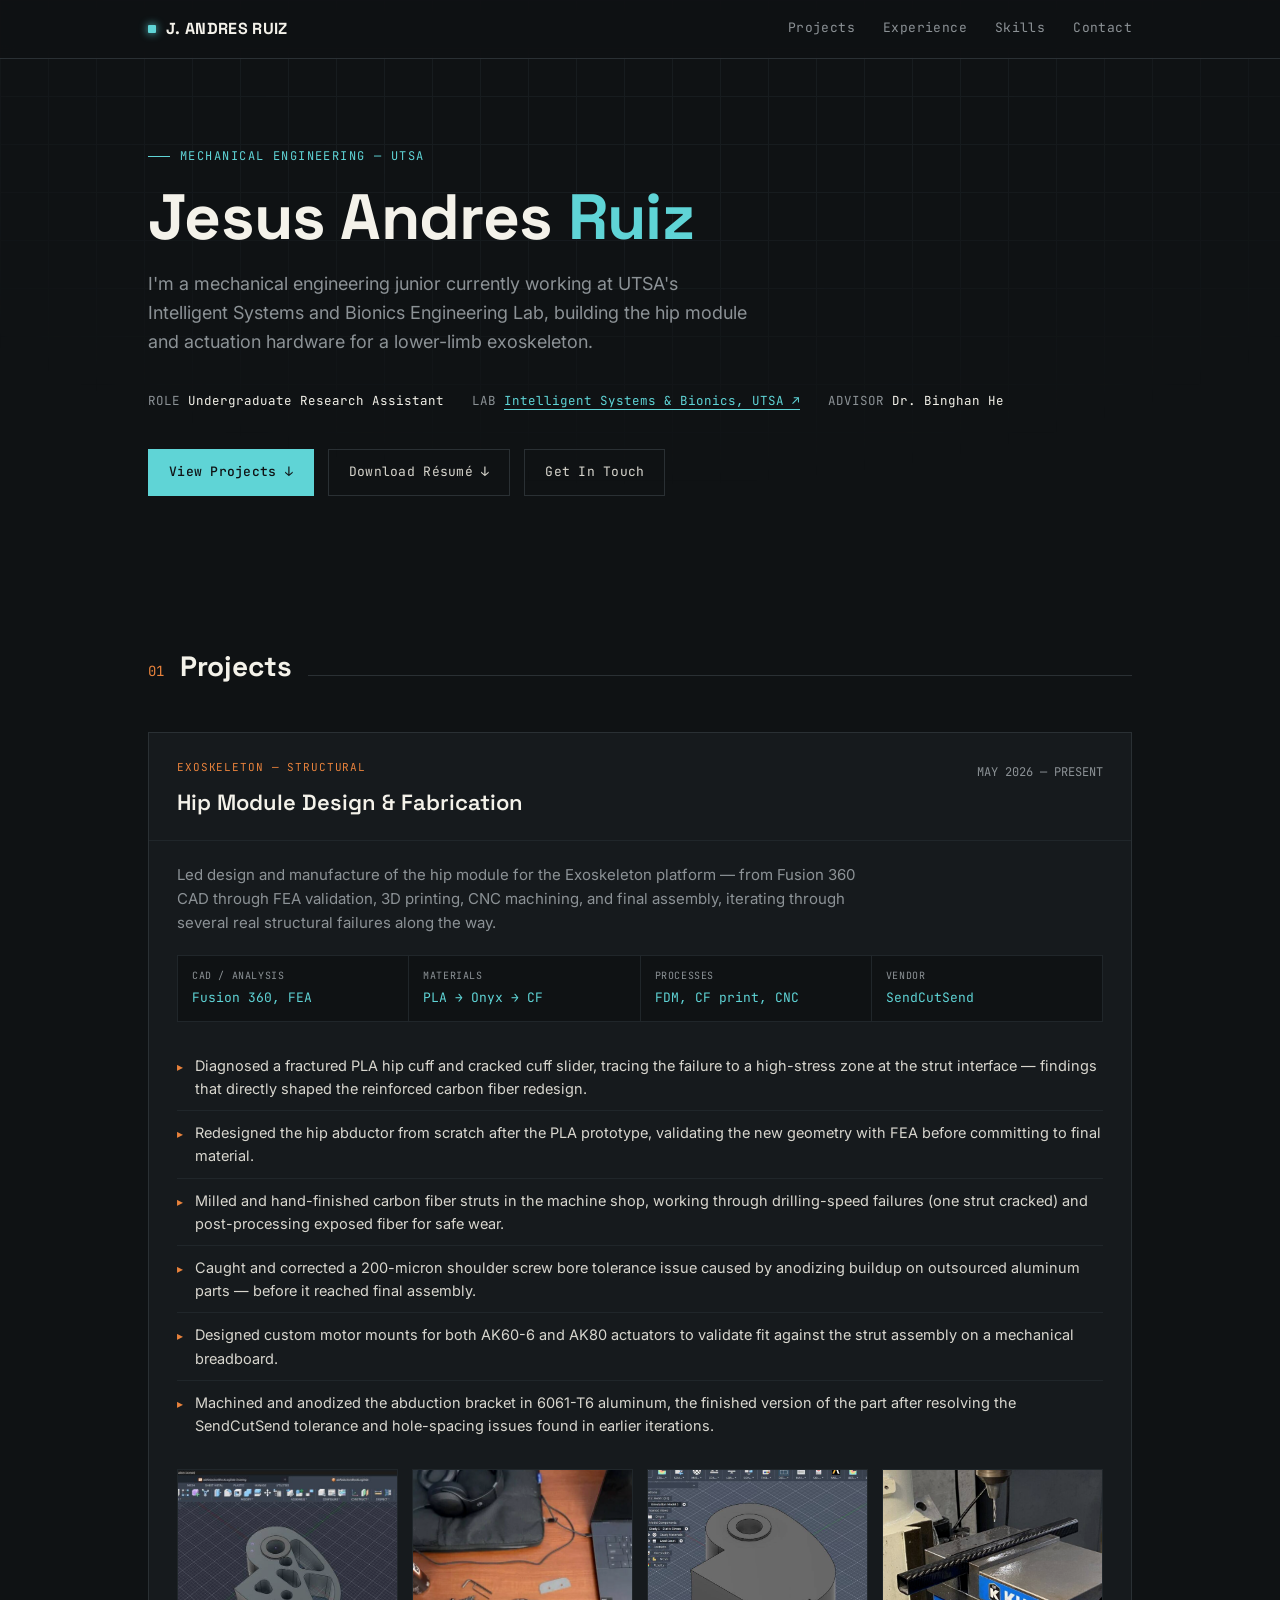
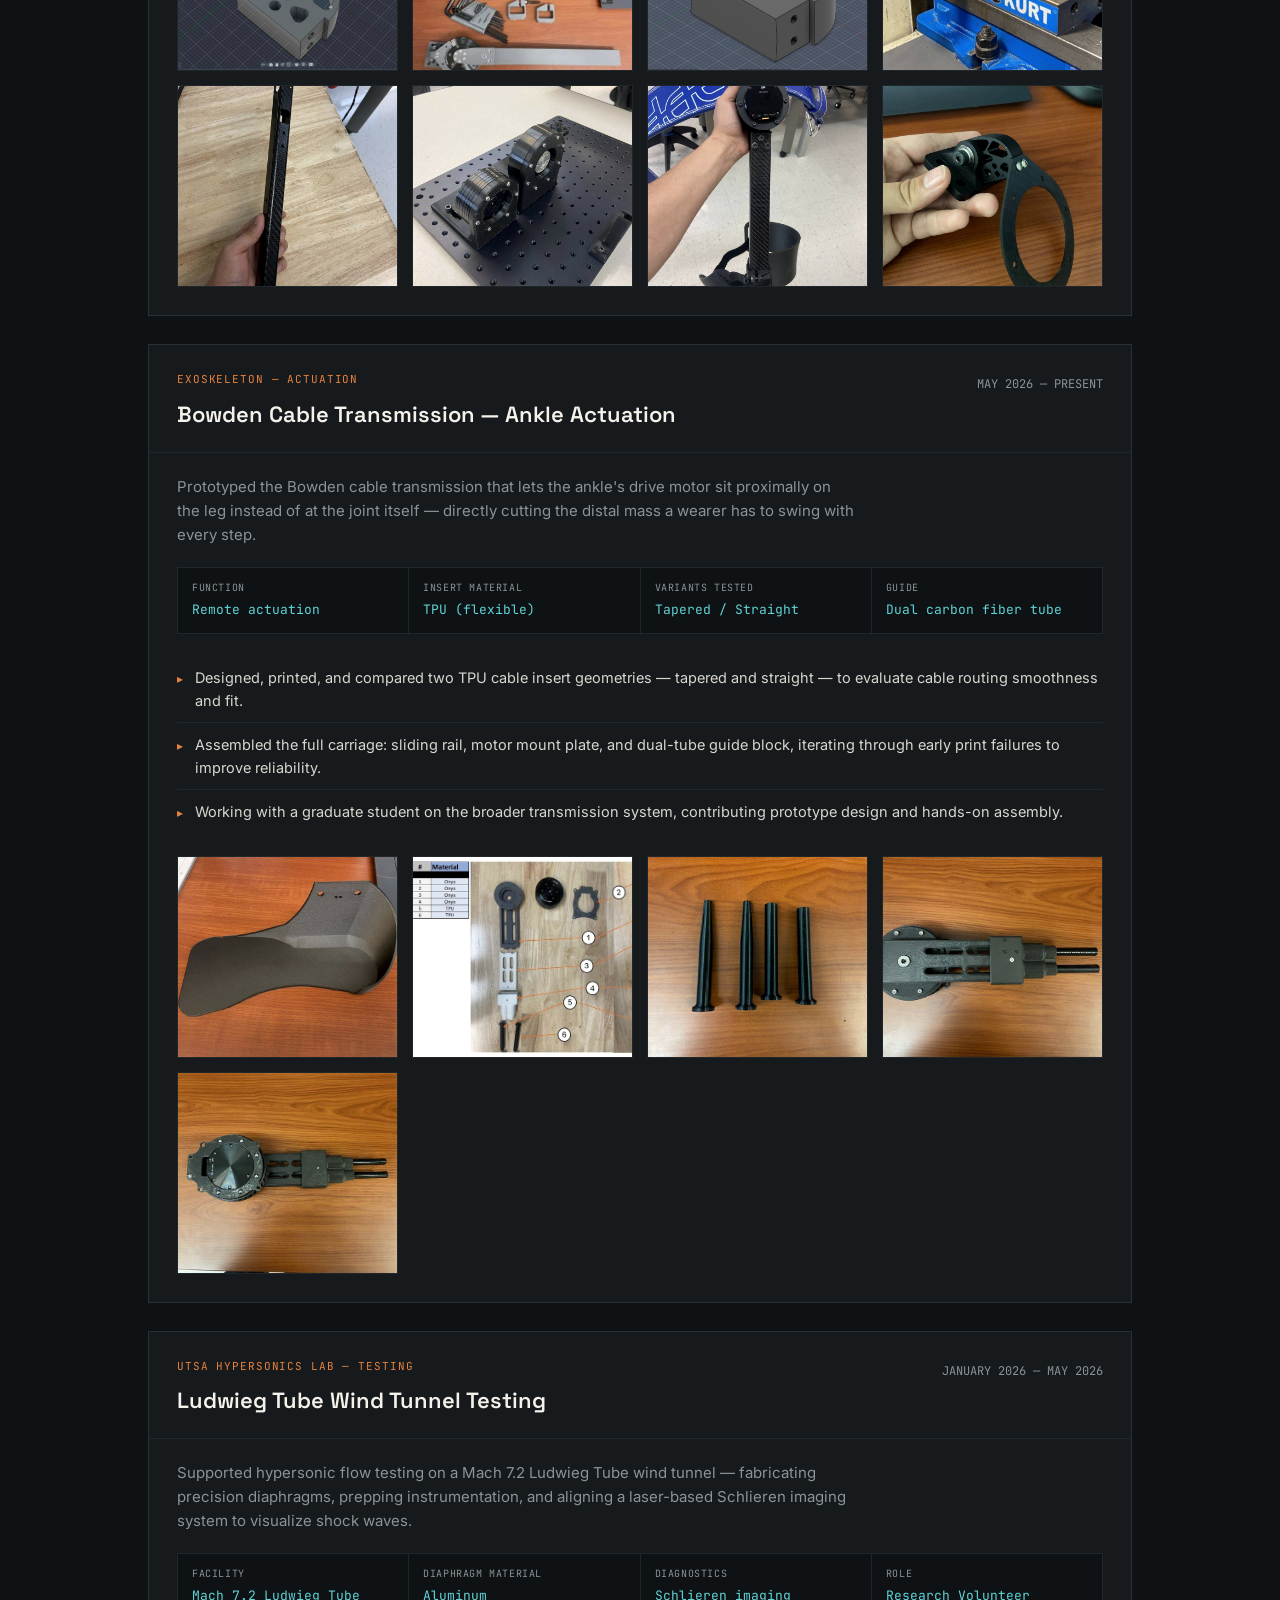
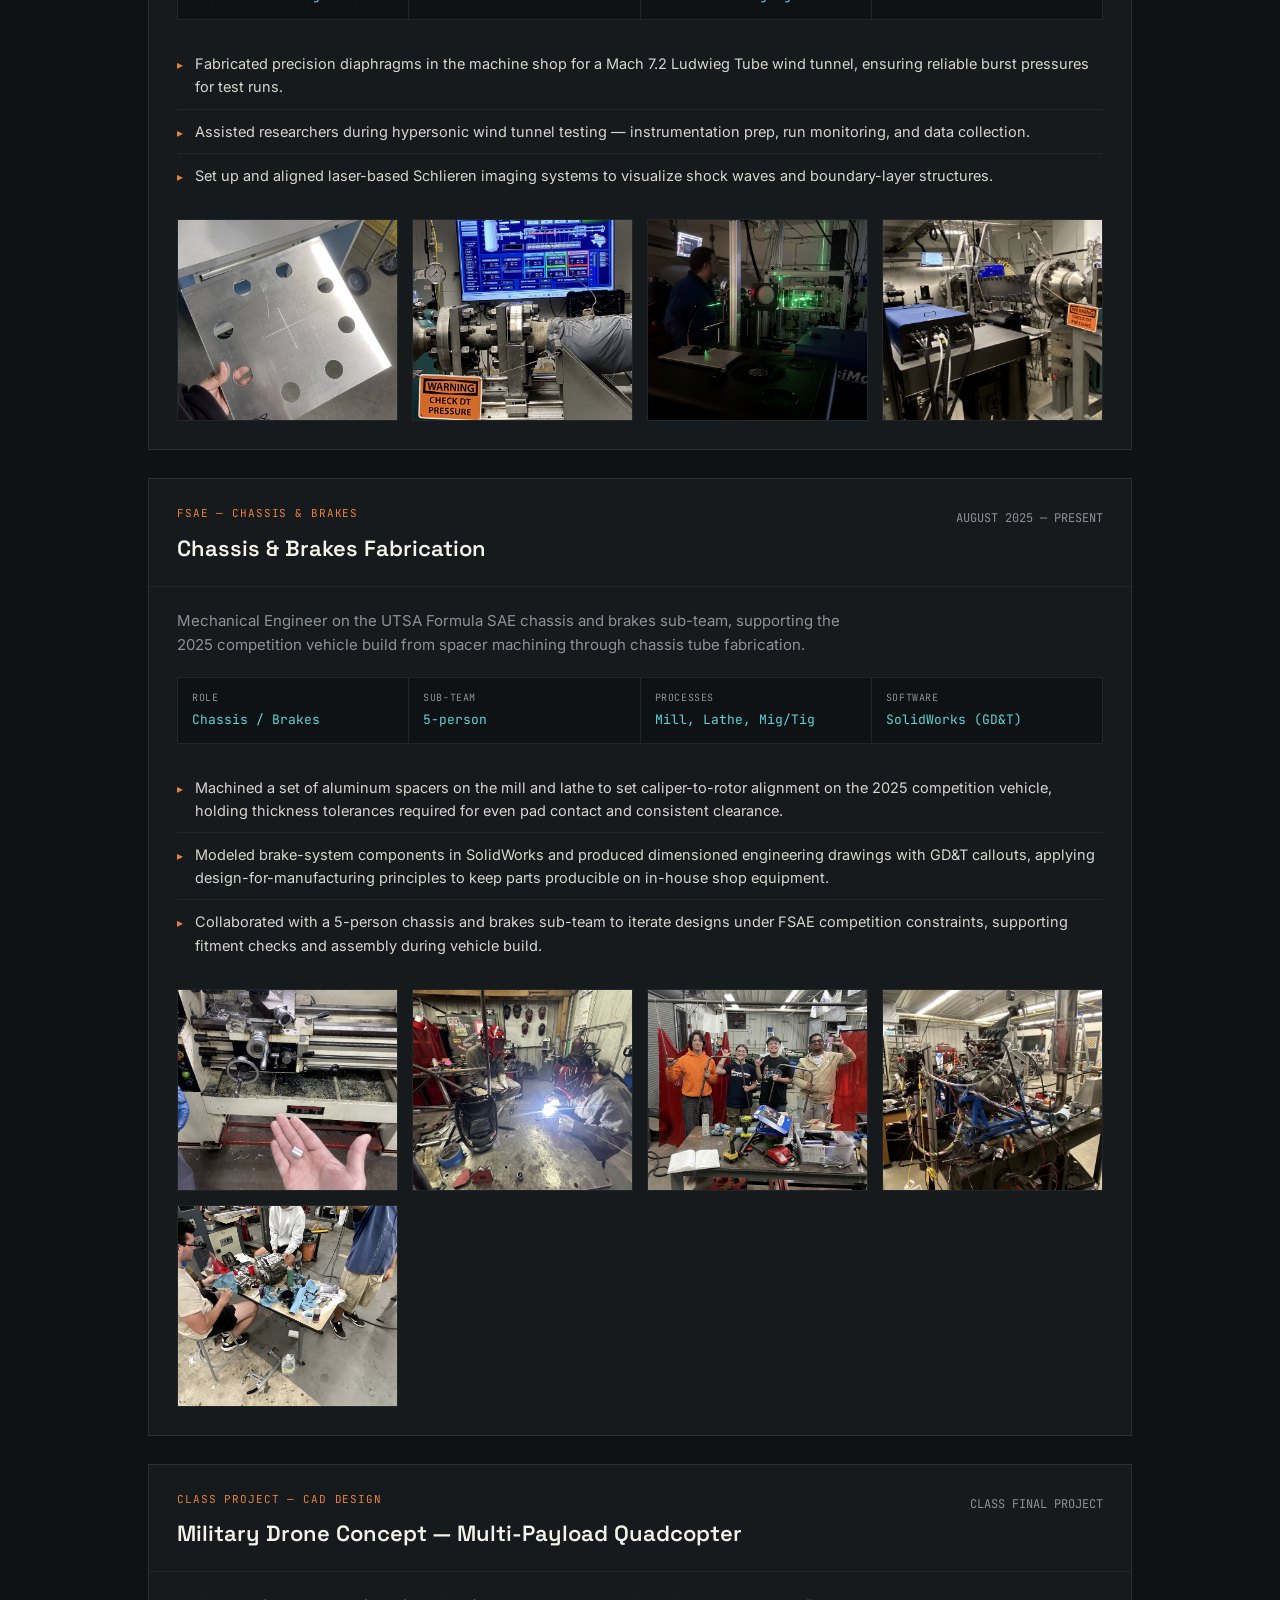
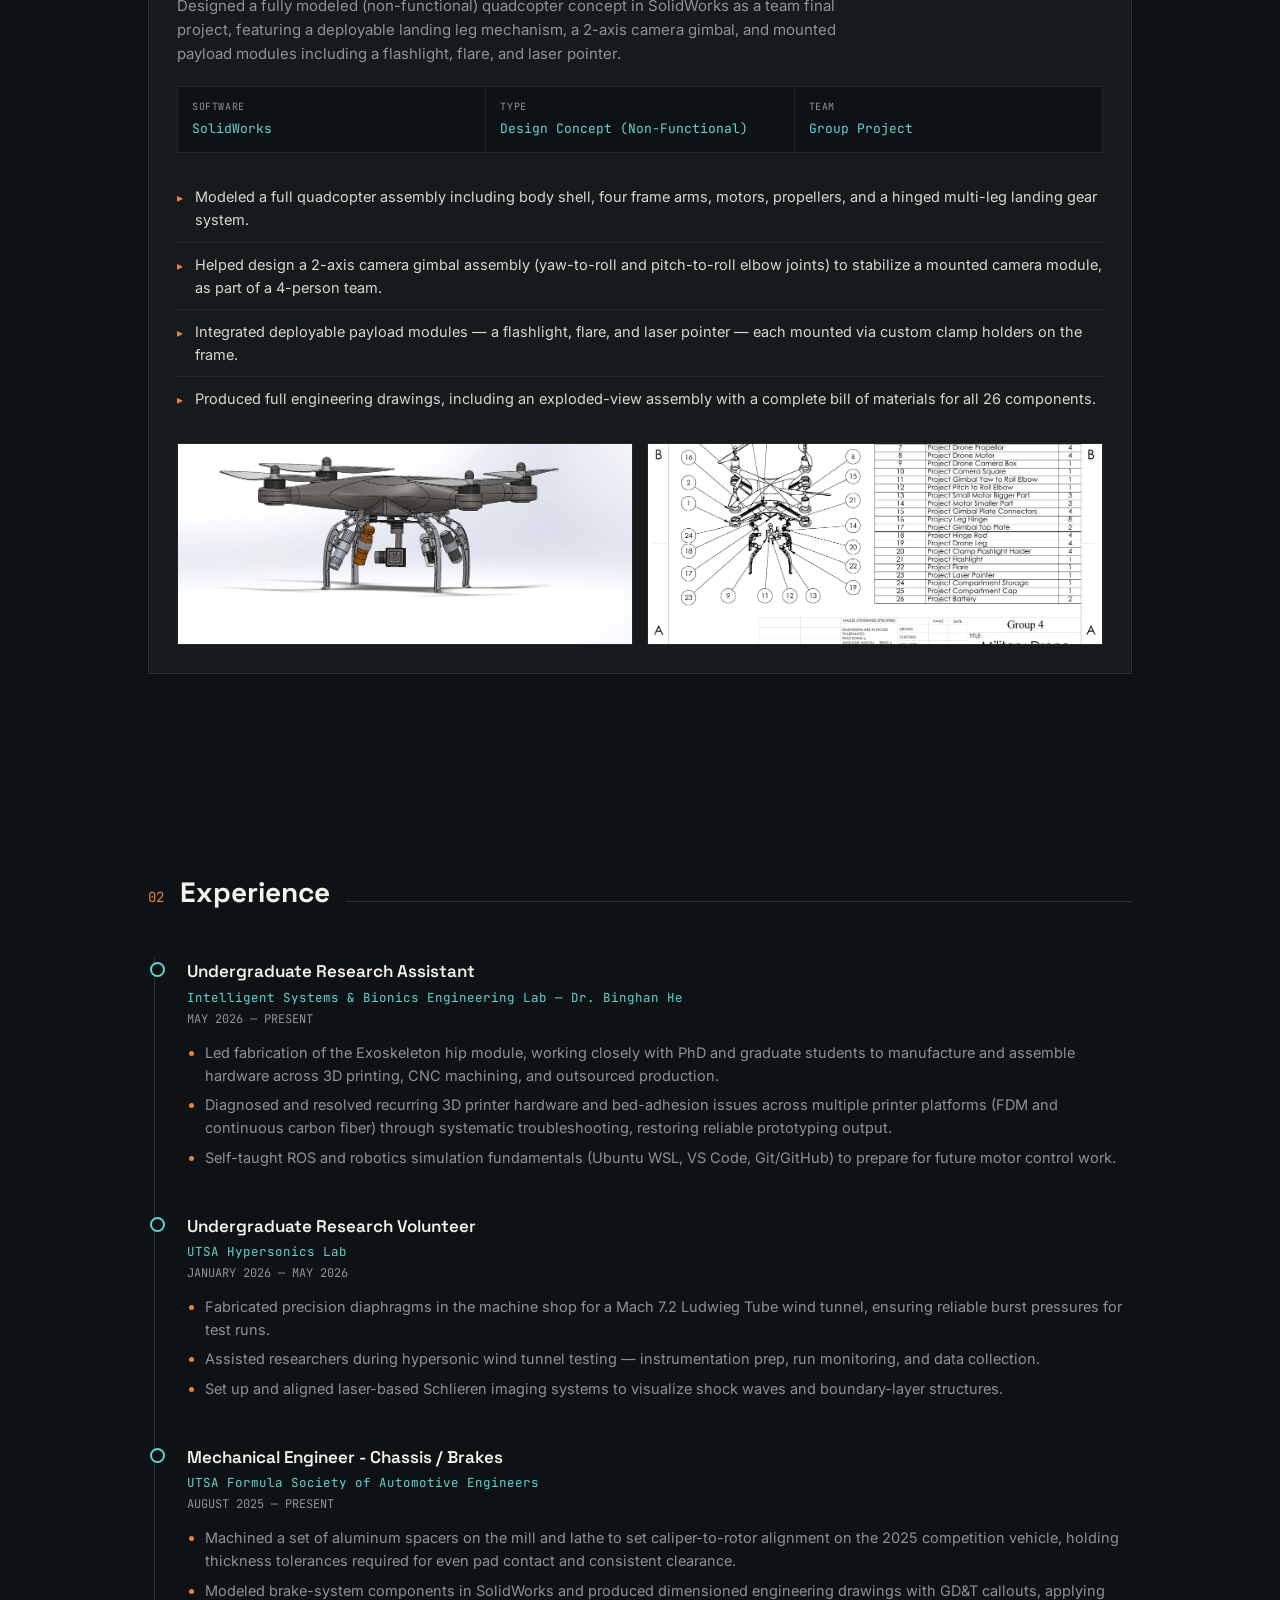
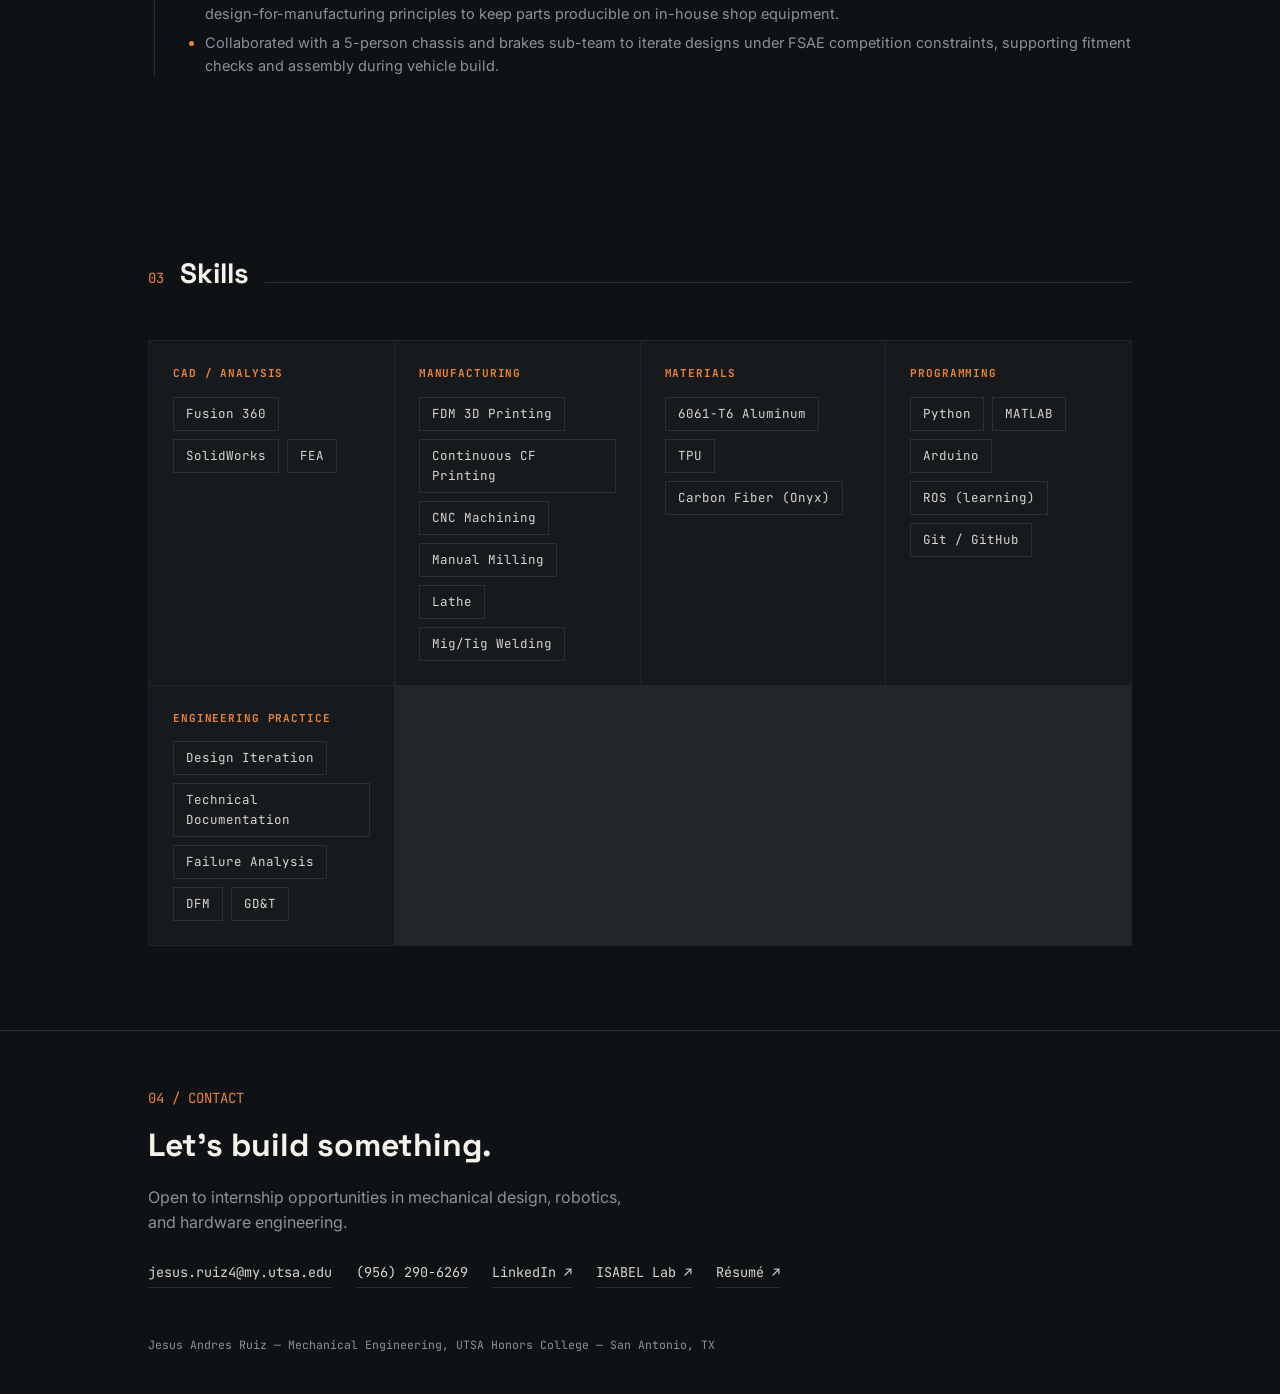
==== index.html @ 1891d7a6 "Humanize hero bio and remove drone component count stat Co-Authored-By: Claude Sonnet 5 <noreply@ant" ====
<!DOCTYPE html>
<html lang="en">
<head>
<meta charset="UTF-8">
<meta name="viewport" content="width=device-width, initial-scale=1.0">
<title>Jesus Andres Ruiz — Mechanical Engineering Portfolio</title>
<meta name="description" content="Mechanical engineering portfolio of Jesus Andres Ruiz — UTSA junior designing and fabricating the hip module and actuation systems for the Exoskeleton lower-limb platform.">
<meta property="og:type" content="website">
<meta property="og:title" content="Jesus Andres Ruiz — Mechanical Engineering Portfolio">
<meta property="og:description" content="Building wearable robotic hardware, one prototype at a time — Exoskeleton hip module design, fabrication, and testing.">
<meta property="og:url" content="https://jandresruiz84.github.io/">
<meta property="og:image" content="https://jandresruiz84.github.io/images/08-assembled-hip-module-full-view.jpg">
<meta name="twitter:card" content="summary_large_image">
<link rel="icon" href="data:image/svg+xml,<svg xmlns=%22http://www.w3.org/2000/svg%22 viewBox=%220 0 100 100%22><text y=%22.9em%22 font-size=%2290%22>%E2%9A%99%EF%B8%8F</text></svg>">
<style>
  @import url('https://fonts.googleapis.com/css2?family=Space+Grotesk:wght@400;500;600;700&family=JetBrains+Mono:wght@400;500;700&family=Inter:wght@400;500;600&display=swap');

  :root{
    --bg:#0F1214;
    --bg-panel:#161A1D;
    --line:#2A3034;
    --line-soft:#20262A;
    --paper:#E8E4D8;
    --cyan:#5FD4D6;
    --orange:#E8823C;
    --text:#D8D6CE;
    --text-dim:#8C9296;
    --text-bright:#F4F2EA;
  }
  *{box-sizing:border-box;}
  html{scroll-behavior:smooth;}
  body{
    margin:0;
    background:var(--bg);
    color:var(--text);
    font-family:'Inter',sans-serif;
    line-height:1.6;
  }
  ::selection{background:var(--cyan);color:#0F1214;}

  .mono{font-family:'JetBrains Mono',monospace;}

  /* background grid */
  .gridbg{
    position:fixed; inset:0; z-index:0; pointer-events:none;
    background-image:
      linear-gradient(var(--line-soft) 1px, transparent 1px),
      linear-gradient(90deg, var(--line-soft) 1px, transparent 1px);
    background-size:48px 48px;
    opacity:0.5;
    -webkit-mask-image: radial-gradient(ellipse 80% 60% at 50% 0%, black 40%, transparent 90%);
    mask-image: radial-gradient(ellipse 80% 60% at 50% 0%, black 40%, transparent 90%);
  }

  .wrap{max-width:1040px; margin:0 auto; padding:0 28px; position:relative; z-index:1;}

  /* NAV */
  nav{
    position:sticky; top:0; z-index:50;
    background:rgba(15,18,20,0.88);
    backdrop-filter:blur(8px);
    border-bottom:1px solid var(--line);
  }
  nav .wrap{display:flex; align-items:center; justify-content:space-between; padding-top:16px; padding-bottom:16px;}
  .brand{font-family:'Space Grotesk',sans-serif; font-weight:700; font-size:16px; color:var(--text-bright); letter-spacing:0.02em; display:flex; align-items:center; gap:10px;}
  .brand .dot{width:8px; height:8px; background:var(--cyan); border-radius:1px; box-shadow:0 0 8px var(--cyan);}
  .navlinks{display:flex; gap:28px;}
  .navlinks a{color:var(--text-dim); text-decoration:none; font-size:13px; font-family:'JetBrains Mono',monospace; letter-spacing:0.03em; transition:color .15s;}
  .navlinks a:hover{color:var(--cyan);}
  .navtoggle{display:none;}
  @media (max-width:640px){
    .navlinks{
      display:none; position:absolute; top:100%; left:0; right:0;
      flex-direction:column; gap:0; background:var(--bg-panel);
      border-bottom:1px solid var(--line);
    }
    .navlinks.open{display:flex;}
    .navlinks a{padding:14px 28px; border-top:1px solid var(--line-soft);}
    .navtoggle{
      display:flex; align-items:center; justify-content:center;
      width:32px; height:32px; background:none; border:1px solid var(--line);
      color:var(--text); cursor:pointer; padding:0;
    }
  }

  /* HERO */
  header.hero{padding:88px 0 64px; position:relative; z-index:1;}
  .eyebrow{
    font-family:'JetBrains Mono',monospace; font-size:12px; color:var(--cyan);
    letter-spacing:0.12em; text-transform:uppercase; margin-bottom:18px;
    display:flex; align-items:center; gap:10px;
  }
  .eyebrow::before{content:'';width:22px;height:1px;background:var(--cyan);display:inline-block;}
  h1{
    font-family:'Space Grotesk',sans-serif; font-weight:700;
    font-size:clamp(38px,6vw,64px); line-height:1.04; color:var(--text-bright);
    margin:0 0 20px; letter-spacing:-0.01em;
  }
  h1 .accent{color:var(--cyan);}
  .lede{font-size:18px; color:var(--text-dim); max-width:600px; margin:0 0 34px;}
  .hero-meta{display:flex; flex-wrap:wrap; gap:10px 28px; margin-bottom:38px;}
  .hero-meta div{font-family:'JetBrains Mono',monospace; font-size:12.5px; color:var(--text-dim);}
  .hero-meta span{color:var(--text-bright);}
  .btnrow{display:flex; gap:14px; flex-wrap:wrap;}
  .btn{
    font-family:'JetBrains Mono',monospace; font-size:13px; padding:12px 20px;
    border:1px solid var(--line); color:var(--text); text-decoration:none;
    display:inline-flex; align-items:center; gap:8px; transition:all .15s;
    letter-spacing:0.02em;
  }
  .btn.primary{background:var(--cyan); color:#0F1214; border-color:var(--cyan); font-weight:500;}
  .btn.primary:hover{background:#7ee0e2;}
  .btn:not(.primary):hover{border-color:var(--cyan); color:var(--cyan);}


  section{padding:84px 0; position:relative; z-index:1;}
  .sec-head{display:flex; align-items:baseline; gap:16px; margin-bottom:44px;}
  .sec-num{font-family:'JetBrains Mono',monospace; color:var(--orange); font-size:14px;}
  .sec-title{font-family:'Space Grotesk',sans-serif; font-weight:700; font-size:28px; color:var(--text-bright); margin:0;}
  .sec-line{flex:1; height:1px; background:var(--line);}

  /* PROJECT CARDS */
  .project{
    border:1px solid var(--line); background:var(--bg-panel);
    margin-bottom:28px; position:relative; overflow:hidden;
  }
  .project::before{
    content:''; position:absolute; top:0; left:0; width:3px; height:100%; background:var(--cyan);
    opacity:0; transition:opacity .2s;
  }
  .project:hover::before{opacity:1;}
  .project-head{
    display:flex; justify-content:space-between; align-items:flex-start; gap:20px;
    padding:26px 28px 20px; border-bottom:1px solid var(--line-soft); flex-wrap:wrap;
  }
  .project-tag{font-family:'JetBrains Mono',monospace; font-size:11px; color:var(--orange); letter-spacing:0.08em; margin-bottom:8px; text-transform:uppercase;}
  .project-title{font-family:'Space Grotesk',sans-serif; font-weight:600; font-size:22px; color:var(--text-bright); margin:0;}
  .project-date{font-family:'JetBrains Mono',monospace; font-size:12px; color:var(--text-dim); white-space:nowrap; padding-top:4px;}
  .project-body{padding:22px 28px 28px;}
  .project-summary{color:var(--text-dim); font-size:15px; margin:0 0 20px; max-width:680px;}
  .spec-grid{
    display:grid; grid-template-columns:repeat(auto-fit,minmax(140px,1fr));
    gap:1px; background:var(--line-soft); margin-bottom:22px; border:1px solid var(--line-soft);
  }
  .spec-cell{background:var(--bg); padding:12px 14px;}
  .spec-cell .k{font-family:'JetBrains Mono',monospace; font-size:10px; color:var(--text-dim); text-transform:uppercase; letter-spacing:0.06em; margin-bottom:4px;}
  .spec-cell .v{font-family:'JetBrains Mono',monospace; font-size:13px; color:var(--cyan);}
  .findings{list-style:none; margin:0; padding:0;}
  .findings li{
    display:flex; gap:12px; padding:10px 0; border-top:1px solid var(--line-soft); font-size:14.5px; color:var(--text);
  }
  .findings li:first-child{border-top:none;}
  .findings li::before{content:'▸'; color:var(--orange); flex-shrink:0; font-size:12px; margin-top:3px;}

  /* diagram visual element for hip module */
  .diagram{
    border:1px solid var(--line-soft); background:var(--bg); padding:24px;
    margin-bottom:22px; display:flex; align-items:center; justify-content:center;
  }

  /* EXPERIENCE timeline */
  .tl{border-left:1px solid var(--line); margin-left:6px; padding-left:32px;}
  .tl-item{position:relative; padding-bottom:38px;}
  .tl-item:last-child{padding-bottom:0;}
  .tl-item::before{
    content:''; position:absolute; left:-37px; top:4px; width:11px; height:11px;
    background:var(--bg); border:2px solid var(--cyan); border-radius:50%;
  }
  .tl-role{font-family:'Space Grotesk',sans-serif; font-weight:600; font-size:17px; color:var(--text-bright); margin:0 0 2px;}
  .tl-org{font-family:'JetBrains Mono',monospace; font-size:12.5px; color:var(--cyan); margin-bottom:2px;}
  .tl-date{font-family:'JetBrains Mono',monospace; font-size:12px; color:var(--text-dim); margin-bottom:12px;}
  .tl-item ul{margin:0; padding-left:18px; color:var(--text-dim); font-size:14.5px;}
  .tl-item ul li{margin-bottom:6px;}
  .tl-item ul li::marker{color:var(--orange);}

  /* SKILLS */
  .skillblocks{display:grid; grid-template-columns:repeat(auto-fit,minmax(220px,1fr)); gap:1px; background:var(--line-soft); border:1px solid var(--line-soft);}
  .skillblock{background:var(--bg-panel); padding:24px;}
  .skillblock h4{font-family:'JetBrains Mono',monospace; font-size:11px; color:var(--orange); text-transform:uppercase; letter-spacing:0.08em; margin:0 0 14px;}
  .chiprow{display:flex; flex-wrap:wrap; gap:8px;}
  .chip{
    font-family:'JetBrains Mono',monospace; font-size:12.5px; color:var(--text);
    border:1px solid var(--line); padding:6px 12px;
  }

  /* CONTACT / FOOTER */
  footer{border-top:1px solid var(--line); padding:56px 0 40px;}
  .contact-title{font-family:'Space Grotesk',sans-serif; font-weight:700; font-size:32px; color:var(--text-bright); margin:0 0 14px;}
  .contact-row{display:flex; gap:24px; flex-wrap:wrap; margin-top:26px;}
  .contact-row a{color:var(--text); text-decoration:none; font-family:'JetBrains Mono',monospace; font-size:13.5px; border-bottom:1px solid var(--line); padding-bottom:3px; transition:color .15s, border-color .15s;}
  .contact-row a:hover{color:var(--cyan); border-color:var(--cyan);}
  .foot-note{margin-top:48px; font-family:'JetBrains Mono',monospace; font-size:11.5px; color:var(--text-dim);}




  .gallery{display:grid; grid-template-columns:repeat(auto-fit,minmax(220px,1fr)); gap:14px; margin-top:22px;}
  .gallery figure{margin:0; border:1px solid var(--line-soft); background:var(--bg); overflow:hidden;}
  .gallery img{width:100%; height:200px; object-fit:cover; display:block; filter:grayscale(15%) contrast(1.05); transition:filter .2s, transform .3s; cursor:zoom-in;}
  .gallery figure:hover img{filter:grayscale(0%) contrast(1.1); transform:scale(1.03);}
  .gallery figcaption{font-family:'JetBrains Mono',monospace; font-size:11px; color:var(--text-dim); padding:9px 12px; border-top:1px solid var(--line-soft);}

  /* LIGHTBOX */
  .lightbox{
    position:fixed; inset:0; background:rgba(15,18,20,0.94); z-index:1000;
    display:none; align-items:center; justify-content:center; flex-direction:column;
    gap:16px; padding:40px; cursor:zoom-out;
  }
  .lightbox.open{display:flex;}
  .lightbox img{max-width:90vw; max-height:78vh; object-fit:contain; border:1px solid var(--line); cursor:default;}
  .lightbox .cap{font-family:'JetBrains Mono',monospace; font-size:13px; color:var(--text-dim); text-align:center; max-width:640px;}
  .lightbox .close{
    position:absolute; top:20px; right:28px; font-family:'JetBrains Mono',monospace;
    font-size:24px; color:var(--text-dim); background:none; border:none; cursor:pointer;
  }
  .lightbox .close:hover{color:var(--cyan);}

  @media (max-width:640px){
    header.hero{padding:64px 0 44px;}
    section{padding:56px 0;}
    .project-head{padding:20px 20px 16px;}
    .project-body{padding:18px 20px 22px;}
  }

  @media print{
    * { -webkit-print-color-adjust:exact !important; print-color-adjust:exact !important; filter:none !important; }
    nav, .btnrow, .lightbox, .navtoggle { display:none !important; }
    .gridbg { display:none !important; }
    header.hero { padding:0 0 40px; }
    section { padding:36px 0; }
    .sec-head, .tl-item, .skillblocks { page-break-inside:avoid; }
    .gallery figure { page-break-inside:avoid; }
    .gallery img { height:160px; }
    .contact-row { gap:14px 20px; }
    .foot-note { margin-top:16px; }
  }
</style>
</head>
<body>

<div class="gridbg"></div>

<nav>
  <div class="wrap">
    <div class="brand"><span class="dot"></span>J. ANDRES RUIZ</div>
    <button class="navtoggle" id="navtoggle" aria-label="Toggle navigation" aria-expanded="false">☰</button>
    <div class="navlinks" id="navlinks">
      <a href="#projects">Projects</a>
      <a href="#experience">Experience</a>
      <a href="#skills">Skills</a>
      <a href="#contact">Contact</a>
    </div>
  </div>
</nav>
<script>
  const navtoggle = document.getElementById('navtoggle');
  const navlinks = document.getElementById('navlinks');
  navtoggle.addEventListener('click', () => {
    const open = navlinks.classList.toggle('open');
    navtoggle.setAttribute('aria-expanded', open);
  });
  navlinks.addEventListener('click', (e) => {
    if (e.target.tagName === 'A') {
      navlinks.classList.remove('open');
      navtoggle.setAttribute('aria-expanded', 'false');
    }
  });
</script>

<header class="hero">
  <div class="wrap">
    <div class="eyebrow">Mechanical Engineering — UTSA</div>
    <h1>Jesus Andres <span class="accent">Ruiz</span></h1>
    <p class="lede">I'm a mechanical engineering junior currently working at UTSA's Intelligent Systems and Bionics Engineering Lab, building the hip module and actuation hardware for a lower-limb exoskeleton.</p>
    <div class="hero-meta">
      <div>ROLE <span>Undergraduate Research Assistant</span></div>
      <div>LAB <span><a href="https://www.isabe-lab.com/home" target="_blank" style="color:var(--cyan); text-decoration:none; border-bottom:1px solid var(--cyan);">Intelligent Systems &amp; Bionics, UTSA ↗</a></span></div>
      <div>ADVISOR <span>Dr. Binghan He</span></div>
    </div>
    <div class="btnrow">
      <a class="btn primary" href="#projects">View Projects ↓</a>
      <a class="btn" href="resume.pdf" target="_blank">Download Résumé ↓</a>
      <a class="btn" href="#contact">Get In Touch</a>
    </div>
  </div>
</header>

<section id="projects">
  <div class="wrap">
    <div class="sec-head">
      <span class="sec-num">01</span>
      <h2 class="sec-title">Projects</h2>
      <div class="sec-line"></div>
    </div>

    <!-- HIP MODULE -->
    <div class="project">
      <div class="project-head">
        <div>
          <div class="project-tag">Exoskeleton — Structural</div>
          <h3 class="project-title">Hip Module Design &amp; Fabrication</h3>
        </div>
        <div class="project-date">MAY 2026 — PRESENT</div>
      </div>
      <div class="project-body">
        <p class="project-summary">Led design and manufacture of the hip module for the Exoskeleton platform — from Fusion 360 CAD through FEA validation, 3D printing, CNC machining, and final assembly, iterating through several real structural failures along the way.</p>

        <div class="spec-grid">
          <div class="spec-cell"><div class="k">CAD / Analysis</div><div class="v">Fusion 360, FEA</div></div>
          <div class="spec-cell"><div class="k">Materials</div><div class="v">PLA → Onyx → CF</div></div>
          <div class="spec-cell"><div class="k">Processes</div><div class="v">FDM, CF print, CNC</div></div>
          <div class="spec-cell"><div class="k">Vendor</div><div class="v">SendCutSend</div></div>
        </div>

        <ul class="findings">
          <li>Diagnosed a fractured PLA hip cuff and cracked cuff slider, tracing the failure to a high-stress zone at the strut interface — findings that directly shaped the reinforced carbon fiber redesign.</li>
          <li>Redesigned the hip abductor from scratch after the PLA prototype, validating the new geometry with FEA before committing to final material.</li>
          <li>Milled and hand-finished carbon fiber struts in the machine shop, working through drilling-speed failures (one strut cracked) and post-processing exposed fiber for safe wear.</li>
          <li>Caught and corrected a 200-micron shoulder screw bore tolerance issue caused by anodizing buildup on outsourced aluminum parts — before it reached final assembly.</li>
          <li>Designed custom motor mounts for both AK60-6 and AK80 actuators to validate fit against the strut assembly on a mechanical breadboard.</li>
          <li>Machined and anodized the abduction bracket in 6061-T6 aluminum, the finished version of the part after resolving the SendCutSend tolerance and hole-spacing issues found in earlier iterations.</li>
        </ul>
        <div class="gallery">
          <figure>
            <img src="images/01-fusion-360-cad-model-of-abduction-leg-block.jpg" alt="Fusion 360 CAD model of abduction leg block" loading="lazy">
          </figure>
          <figure>
            <img src="images/02-fusion-360-cad-model-of-ak60-6-motor-bracket.jpg" alt="3D printed thigh cuff shell" loading="lazy">
          </figure>
          <figure>
            <img src="images/03-fea-static-stress-simulation-of-motor-bracket.jpg" alt="Starting FEA analysis on a solid version of the hip abductor" loading="lazy">
          </figure>
          <figure>
            <img src="images/04-milling-holes-into-carbon-fiber-strut-on-mill.jpg" alt="Milling holes into carbon fiber strut on mill" loading="lazy">
          </figure>
          <figure>
            <img src="images/05-3d-printed-thigh-cuff-shell.jpg" alt="Carbon fiber ankle strut" loading="lazy">
          </figure>
          <figure>
            <img src="images/07-assembled-hip-module-worn-on-leg.jpg" alt="Assembled AK60-6 and AK80 motor mounts" loading="lazy">
          </figure>
          <figure>
            <img src="images/08-assembled-hip-module-full-view.jpg" alt="Assembled hip module full view" loading="lazy">
          </figure>
          <figure>
            <img src="images/09-anodized-6061-t6-aluminum-abduction-bracket.jpg" alt="Anodized 6061-T6 aluminum abduction bracket" loading="lazy">
          </figure>
        </div>
      </div>
    </div>

    <!-- BOWDEN CABLE -->
    <div class="project">
      <div class="project-head">
        <div>
          <div class="project-tag">Exoskeleton — Actuation</div>
          <h3 class="project-title">Bowden Cable Transmission — Ankle Actuation</h3>
        </div>
        <div class="project-date">MAY 2026 — PRESENT</div>
      </div>
      <div class="project-body">
        <p class="project-summary">Prototyped the Bowden cable transmission that lets the ankle's drive motor sit proximally on the leg instead of at the joint itself — directly cutting the distal mass a wearer has to swing with every step.</p>

        <div class="spec-grid">
          <div class="spec-cell"><div class="k">Function</div><div class="v">Remote actuation</div></div>
          <div class="spec-cell"><div class="k">Insert material</div><div class="v">TPU (flexible)</div></div>
          <div class="spec-cell"><div class="k">Variants tested</div><div class="v">Tapered / Straight</div></div>
          <div class="spec-cell"><div class="k">Guide</div><div class="v">Dual carbon fiber tube</div></div>
        </div>

        <ul class="findings">
          <li>Designed, printed, and compared two TPU cable insert geometries — tapered and straight — to evaluate cable routing smoothness and fit.</li>
          <li>Assembled the full carriage: sliding rail, motor mount plate, and dual-tube guide block, iterating through early print failures to improve reliability.</li>
          <li>Working with a graduate student on the broader transmission system, contributing prototype design and hands-on assembly.</li>
        </ul>

        <div class="gallery">
          <figure>
            <img src="images/06-assembled-ak60-6-and-ak80-motor-mounts-on-breadboard-plate.jpg" alt="3D printed ankle footplate" loading="lazy">
          </figure>
          <figure>
            <img src="images/10-exploded-component-diagram-of-bowden-cable-transmission-with.jpg" alt="Exploded component diagram of Bowden cable transmission with material callouts" loading="lazy">
          </figure>
          <figure>
            <img src="images/11-four-3d-printed-tpu-cable-inserts-tapered-and-straight-varia.jpg" alt="Four 3D printed TPU cable inserts, tapered and straight variants" loading="lazy">
          </figure>
          <figure>
            <img src="images/12-assembled-bowden-cable-transmission-with-motor-housing-front.jpg" alt="Assembled Bowden cable transmission with motor housing, front view" loading="lazy">
          </figure>
          <figure>
            <img src="images/13-assembled-bowden-cable-transmission-with-motor-housing-back.jpg" alt="Assembled Bowden cable transmission with motor housing, back view" loading="lazy">
          </figure>
        </div>
      </div>
    </div>

    <!-- HYPERSONICS LAB -->
    <div class="project">
      <div class="project-head">
        <div>
          <div class="project-tag">UTSA Hypersonics Lab — Testing</div>
          <h3 class="project-title">Ludwieg Tube Wind Tunnel Testing</h3>
        </div>
        <div class="project-date">JANUARY 2026 — MAY 2026</div>
      </div>
      <div class="project-body">
        <p class="project-summary">Supported hypersonic flow testing on a Mach 7.2 Ludwieg Tube wind tunnel — fabricating precision diaphragms, prepping instrumentation, and aligning a laser-based Schlieren imaging system to visualize shock waves.</p>

        <div class="spec-grid">
          <div class="spec-cell"><div class="k">Facility</div><div class="v">Mach 7.2 Ludwieg Tube</div></div>
          <div class="spec-cell"><div class="k">Diaphragm material</div><div class="v">Aluminum</div></div>
          <div class="spec-cell"><div class="k">Diagnostics</div><div class="v">Schlieren imaging</div></div>
          <div class="spec-cell"><div class="k">Role</div><div class="v">Research Volunteer</div></div>
        </div>

        <ul class="findings">
          <li>Fabricated precision diaphragms in the machine shop for a Mach 7.2 Ludwieg Tube wind tunnel, ensuring reliable burst pressures for test runs.</li>
          <li>Assisted researchers during hypersonic wind tunnel testing — instrumentation prep, run monitoring, and data collection.</li>
          <li>Set up and aligned laser-based Schlieren imaging systems to visualize shock waves and boundary-layer structures.</li>
        </ul>

        <div class="gallery">
          <figure>
            <img src="images/21-precision-diaphragm-machined-for-the-ludwieg-tube-wind-tunnel.jpg" alt="Precision diaphragm machined for the Ludwieg Tube wind tunnel" loading="lazy">
          </figure>
          <figure>
            <img src="images/22-driver-tube-control-monitor-and-diaphragm-section-flange.jpg" alt="Driver tube control monitor and diaphragm section flange" loading="lazy">
          </figure>
          <figure>
            <img src="images/23-schlieren-imaging-setup-with-green-laser-alignment.jpg" alt="Schlieren imaging setup with green laser alignment" loading="lazy">
          </figure>
          <figure>
            <img src="images/24-mach-7-2-ludwieg-tube-wind-tunnel-apparatus.jpg" alt="Mach 7.2 Ludwieg Tube wind tunnel apparatus" loading="lazy">
          </figure>
        </div>
      </div>
    </div>

    <!-- FSAE CHASSIS & BRAKES -->
    <div class="project">
      <div class="project-head">
        <div>
          <div class="project-tag">FSAE — Chassis &amp; Brakes</div>
          <h3 class="project-title">Chassis &amp; Brakes Fabrication</h3>
        </div>
        <div class="project-date">AUGUST 2025 — PRESENT</div>
      </div>
      <div class="project-body">
        <p class="project-summary">Mechanical Engineer on the UTSA Formula SAE chassis and brakes sub-team, supporting the 2025 competition vehicle build from spacer machining through chassis tube fabrication.</p>

        <div class="spec-grid">
          <div class="spec-cell"><div class="k">Role</div><div class="v">Chassis / Brakes</div></div>
          <div class="spec-cell"><div class="k">Sub-team</div><div class="v">5-person</div></div>
          <div class="spec-cell"><div class="k">Processes</div><div class="v">Mill, Lathe, Mig/Tig</div></div>
          <div class="spec-cell"><div class="k">Software</div><div class="v">SolidWorks (GD&amp;T)</div></div>
        </div>

        <ul class="findings">
          <li>Machined a set of aluminum spacers on the mill and lathe to set caliper-to-rotor alignment on the 2025 competition vehicle, holding thickness tolerances required for even pad contact and consistent clearance.</li>
          <li>Modeled brake-system components in SolidWorks and produced dimensioned engineering drawings with GD&amp;T callouts, applying design-for-manufacturing principles to keep parts producible on in-house shop equipment.</li>
          <li>Collaborated with a 5-person chassis and brakes sub-team to iterate designs under FSAE competition constraints, supporting fitment checks and assembly during vehicle build.</li>
        </ul>

        <div class="gallery">
          <figure>
            <img src="images/16-machining-the-first-caliper-to-rotor-spacer-on-the-lathe.jpg" alt="Machining the first caliper-to-rotor spacer on the lathe" loading="lazy">
          </figure>
          <figure>
            <img src="images/17-mig-tig-welding-a-chassis-tube-joint.jpg" alt="Mig/Tig welding a chassis tube joint" loading="lazy">
          </figure>
          <figure>
            <img src="images/18-team-starting-chassis-tube-fabrication.jpg" alt="Team starting chassis tube fabrication" loading="lazy">
          </figure>
          <figure>
            <img src="images/19-engine-mounted-on-a-test-jig-to-begin-tuning.jpg" alt="Engine mounted on a test jig to begin tuning" loading="lazy">
          </figure>
          <figure>
            <img src="images/20-tearing-down-a-single-piston-engine-to-learn-how-it-operates.jpg" alt="Tearing down a single-piston engine to learn how it operates" loading="lazy">
          </figure>
        </div>
      </div>
    </div>

    <!-- MILITARY DRONE PROJECT -->
    <div class="project">
      <div class="project-head">
        <div>
          <div class="project-tag">Class Project — CAD Design</div>
          <h3 class="project-title">Military Drone Concept — Multi-Payload Quadcopter</h3>
        </div>
        <div class="project-date">CLASS FINAL PROJECT</div>
      </div>
      <div class="project-body">
        <p class="project-summary">Designed a fully modeled (non-functional) quadcopter concept in SolidWorks as a team final project, featuring a deployable landing leg mechanism, a 2-axis camera gimbal, and mounted payload modules including a flashlight, flare, and laser pointer.</p>

        <div class="spec-grid">
          <div class="spec-cell"><div class="k">Software</div><div class="v">SolidWorks</div></div>
          <div class="spec-cell"><div class="k">Type</div><div class="v">Design Concept (Non-Functional)</div></div>
          <div class="spec-cell"><div class="k">Team</div><div class="v">Group Project</div></div>
        </div>

        <ul class="findings">
          <li>Modeled a full quadcopter assembly including body shell, four frame arms, motors, propellers, and a hinged multi-leg landing gear system.</li>
          <li>Helped design a 2-axis camera gimbal assembly (yaw-to-roll and pitch-to-roll elbow joints) to stabilize a mounted camera module, as part of a 4-person team.</li>
          <li>Integrated deployable payload modules — a flashlight, flare, and laser pointer — each mounted via custom clamp holders on the frame.</li>
          <li>Produced full engineering drawings, including an exploded-view assembly with a complete bill of materials for all 26 components.</li>
        </ul>

        <div class="gallery">
          <figure>
            <img src="images/14-rendered-cad-assembly-of-the-military-drone-concept.jpg" alt="Rendered CAD assembly of the military drone concept" loading="lazy">
          </figure>
          <figure>
            <img src="images/15-exploded-view-engineering-drawing-with-bill-of-materials.jpg" alt="Exploded view engineering drawing with bill of materials" loading="lazy">
          </figure>
        </div>
      </div>
    </div>

  </div>
</section>

<section id="experience">
  <div class="wrap">
    <div class="sec-head">
      <span class="sec-num">02</span>
      <h2 class="sec-title">Experience</h2>
      <div class="sec-line"></div>
    </div>

    <div class="tl">
      <div class="tl-item">
        <div class="tl-role">Undergraduate Research Assistant</div>
        <div class="tl-org">Intelligent Systems &amp; Bionics Engineering Lab — Dr. Binghan He</div>
        <div class="tl-date">MAY 2026 — PRESENT</div>
        <ul>
          <li>Led fabrication of the Exoskeleton hip module, working closely with PhD and graduate students to manufacture and assemble hardware across 3D printing, CNC machining, and outsourced production.</li>
          <li>Diagnosed and resolved recurring 3D printer hardware and bed-adhesion issues across multiple printer platforms (FDM and continuous carbon fiber) through systematic troubleshooting, restoring reliable prototyping output.</li>
          <li>Self-taught ROS and robotics simulation fundamentals (Ubuntu WSL, VS Code, Git/GitHub) to prepare for future motor control work.</li>
        </ul>
      </div>

      <div class="tl-item">
        <div class="tl-role">Undergraduate Research Volunteer</div>
        <div class="tl-org">UTSA Hypersonics Lab</div>
        <div class="tl-date">JANUARY 2026 — MAY 2026</div>
        <ul>
          <li>Fabricated precision diaphragms in the machine shop for a Mach 7.2 Ludwieg Tube wind tunnel, ensuring reliable burst pressures for test runs.</li>
          <li>Assisted researchers during hypersonic wind tunnel testing — instrumentation prep, run monitoring, and data collection.</li>
          <li>Set up and aligned laser-based Schlieren imaging systems to visualize shock waves and boundary-layer structures.</li>
        </ul>
      </div>

      <div class="tl-item">
        <div class="tl-role">Mechanical Engineer - Chassis / Brakes</div>
        <div class="tl-org">UTSA Formula Society of Automotive Engineers</div>
        <div class="tl-date">AUGUST 2025 — PRESENT</div>
        <ul>
          <li>Machined a set of aluminum spacers on the mill and lathe to set caliper-to-rotor alignment on the 2025 competition vehicle, holding thickness tolerances required for even pad contact and consistent clearance.</li>
          <li>Modeled brake-system components in SolidWorks and produced dimensioned engineering drawings with GD&amp;T callouts, applying design-for-manufacturing principles to keep parts producible on in-house shop equipment.</li>
          <li>Collaborated with a 5-person chassis and brakes sub-team to iterate designs under FSAE competition constraints, supporting fitment checks and assembly during vehicle build.</li>
        </ul>
      </div>
    </div>
  </div>
</section>

<section id="skills">
  <div class="wrap">
    <div class="sec-head">
      <span class="sec-num">03</span>
      <h2 class="sec-title">Skills</h2>
      <div class="sec-line"></div>
    </div>

    <div class="skillblocks">
      <div class="skillblock">
        <h4>CAD / Analysis</h4>
        <div class="chiprow">
          <span class="chip">Fusion 360</span>
          <span class="chip">SolidWorks</span>
          <span class="chip">FEA</span>
        </div>
      </div>
      <div class="skillblock">
        <h4>Manufacturing</h4>
        <div class="chiprow">
          <span class="chip">FDM 3D Printing</span>
          <span class="chip">Continuous CF Printing</span>
          <span class="chip">CNC Machining</span>
          <span class="chip">Manual Milling</span>
          <span class="chip">Lathe</span>
          <span class="chip">Mig/Tig Welding</span>
        </div>
      </div>
      <div class="skillblock">
        <h4>Materials</h4>
        <div class="chiprow">
          <span class="chip">6061-T6 Aluminum</span>
          <span class="chip">TPU</span>
          <span class="chip">Carbon Fiber (Onyx)</span>
        </div>
      </div>
      <div class="skillblock">
        <h4>Programming</h4>
        <div class="chiprow">
          <span class="chip">Python</span>
          <span class="chip">MATLAB</span>
          <span class="chip">Arduino</span>
          <span class="chip">ROS (learning)</span>
          <span class="chip">Git / GitHub</span>
        </div>
      </div>
      <div class="skillblock">
        <h4>Engineering Practice</h4>
        <div class="chiprow">
          <span class="chip">Design Iteration</span>
          <span class="chip">Technical Documentation</span>
          <span class="chip">Failure Analysis</span>
          <span class="chip">DFM</span>
          <span class="chip">GD&amp;T</span>
        </div>
      </div>
    </div>
  </div>
</section>

<footer id="contact">
  <div class="wrap">
    <div class="sec-num" style="display:block; margin-bottom:10px;">04 / CONTACT</div>
    <h2 class="contact-title">Let's build something.</h2>
    <p style="color:var(--text-dim); max-width:480px; margin:0;">Open to internship opportunities in mechanical design, robotics, and hardware engineering.</p>
    <div class="contact-row">
      <a href="mailto:jesus.ruiz4@my.utsa.edu">jesus.ruiz4@my.utsa.edu</a>
      <a href="tel:+19562906269">(956) 290-6269</a>
      <a href="https://www.linkedin.com/in/jesus-andres-ruiz-5855bb349" target="_blank">LinkedIn ↗</a>
      <a href="https://www.isabe-lab.com/home" target="_blank">ISABEL Lab ↗</a>
      <a href="resume.pdf" target="_blank">Résumé ↗</a>
    </div>
    <div class="foot-note">Jesus Andres Ruiz — Mechanical Engineering, UTSA Honors College — San Antonio, TX</div>
  </div>
</footer>

<div class="lightbox" id="lightbox">
  <button class="close" id="lightbox-close" aria-label="Close">✕</button>
  <img id="lightbox-img" src="" alt="">
  <div class="cap" id="lightbox-cap"></div>
</div>
<script>
  const lightbox = document.getElementById('lightbox');
  const lightboxImg = document.getElementById('lightbox-img');
  const lightboxCap = document.getElementById('lightbox-cap');

  document.querySelectorAll('.gallery img').forEach(img => {
    img.addEventListener('click', () => {
      lightboxImg.src = img.src;
      lightboxImg.alt = img.alt;
      lightboxCap.textContent = img.alt;
      lightbox.classList.add('open');
    });
  });

  function closeLightbox(){ lightbox.classList.remove('open'); }
  lightbox.addEventListener('click', closeLightbox);
  document.getElementById('lightbox-close').addEventListener('click', (e) => { e.stopPropagation(); closeLightbox(); });
  lightboxImg.addEventListener('click', (e) => e.stopPropagation());
  document.addEventListener('keydown', (e) => { if (e.key === 'Escape') closeLightbox(); });
</script>

</body>
</html>
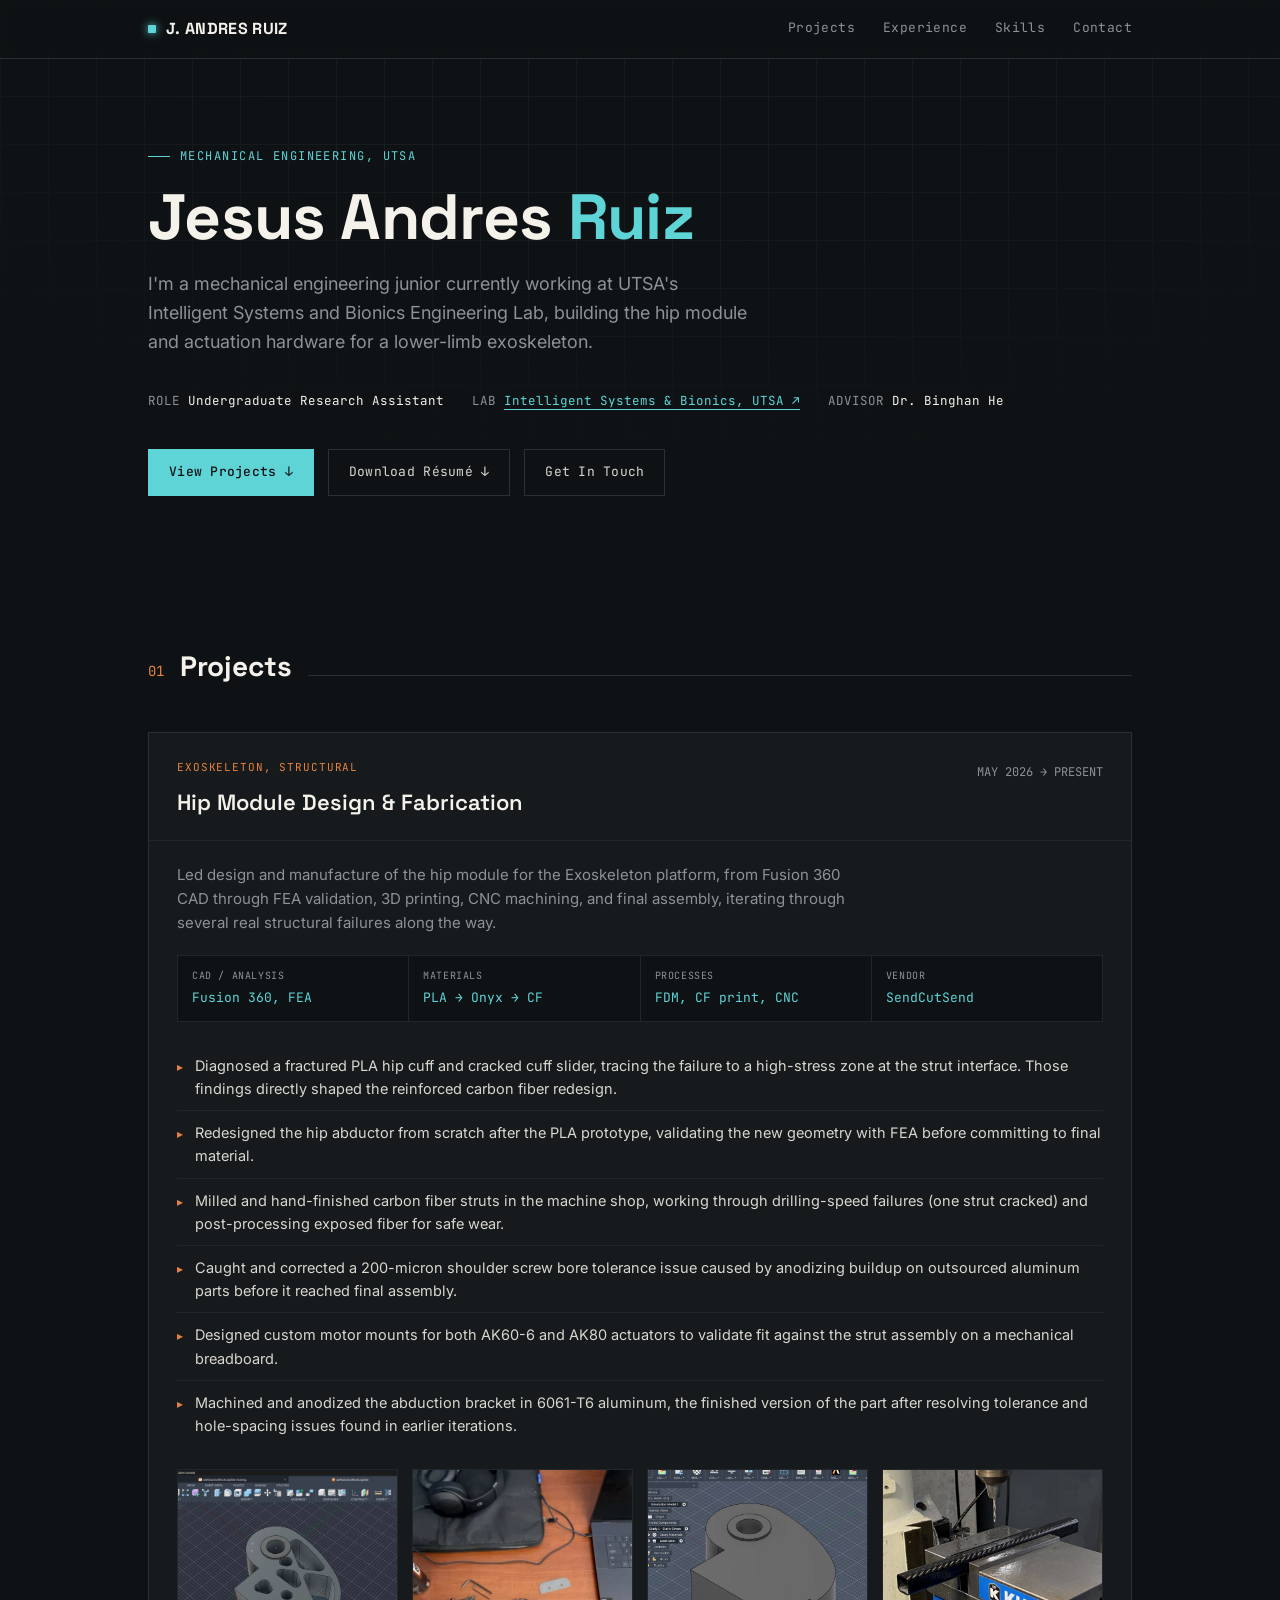
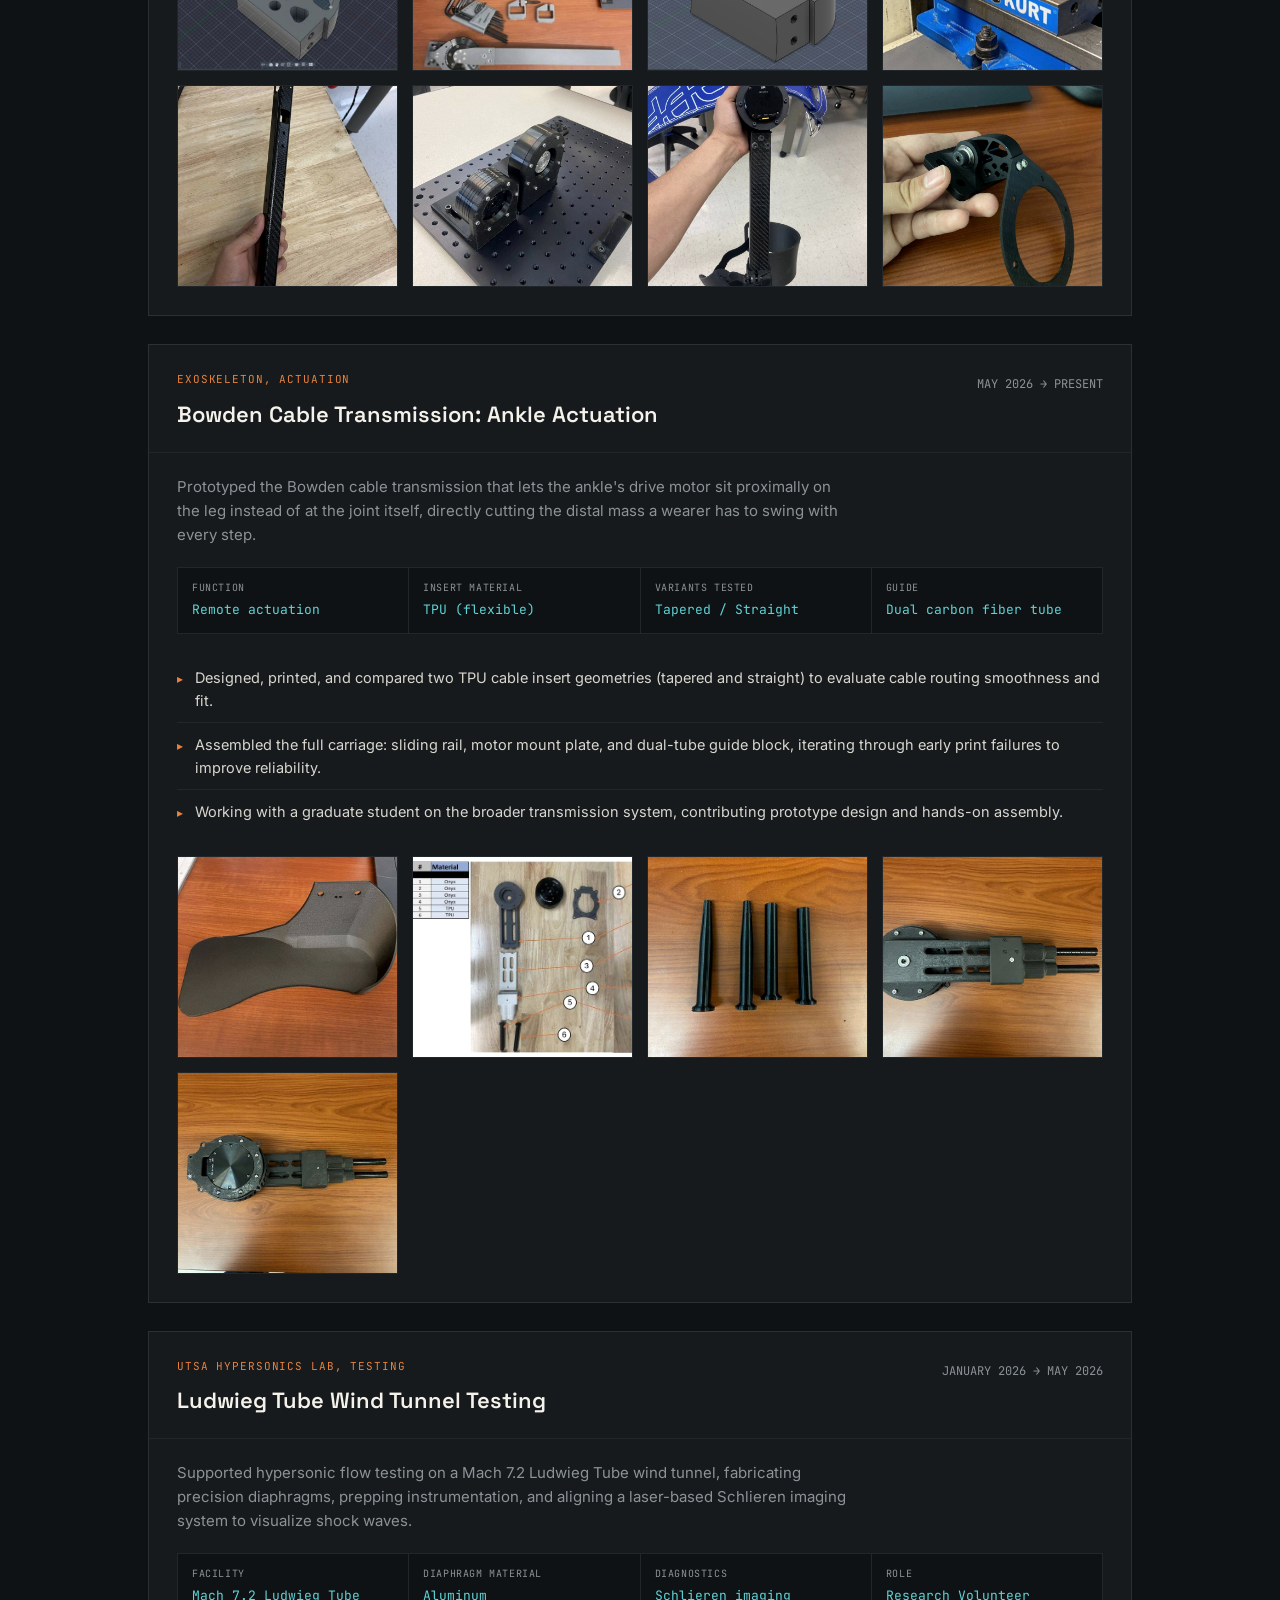
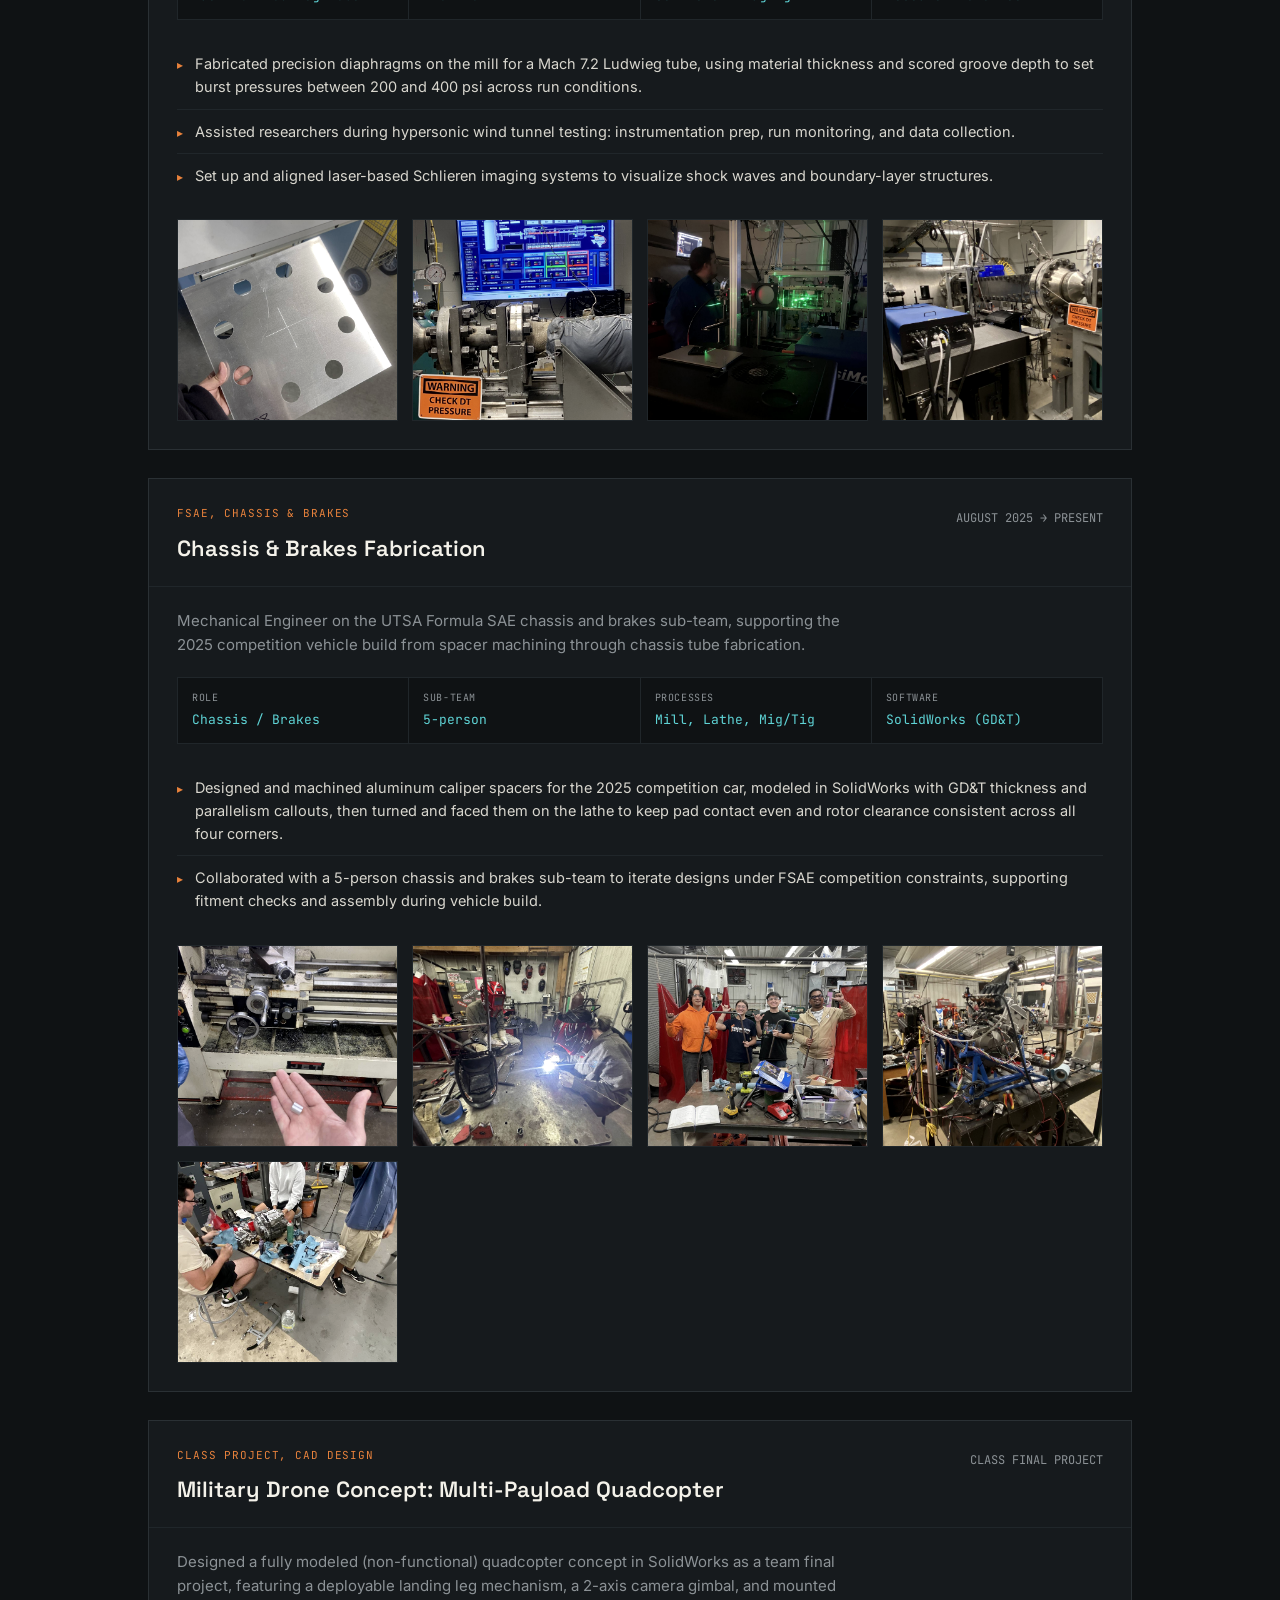
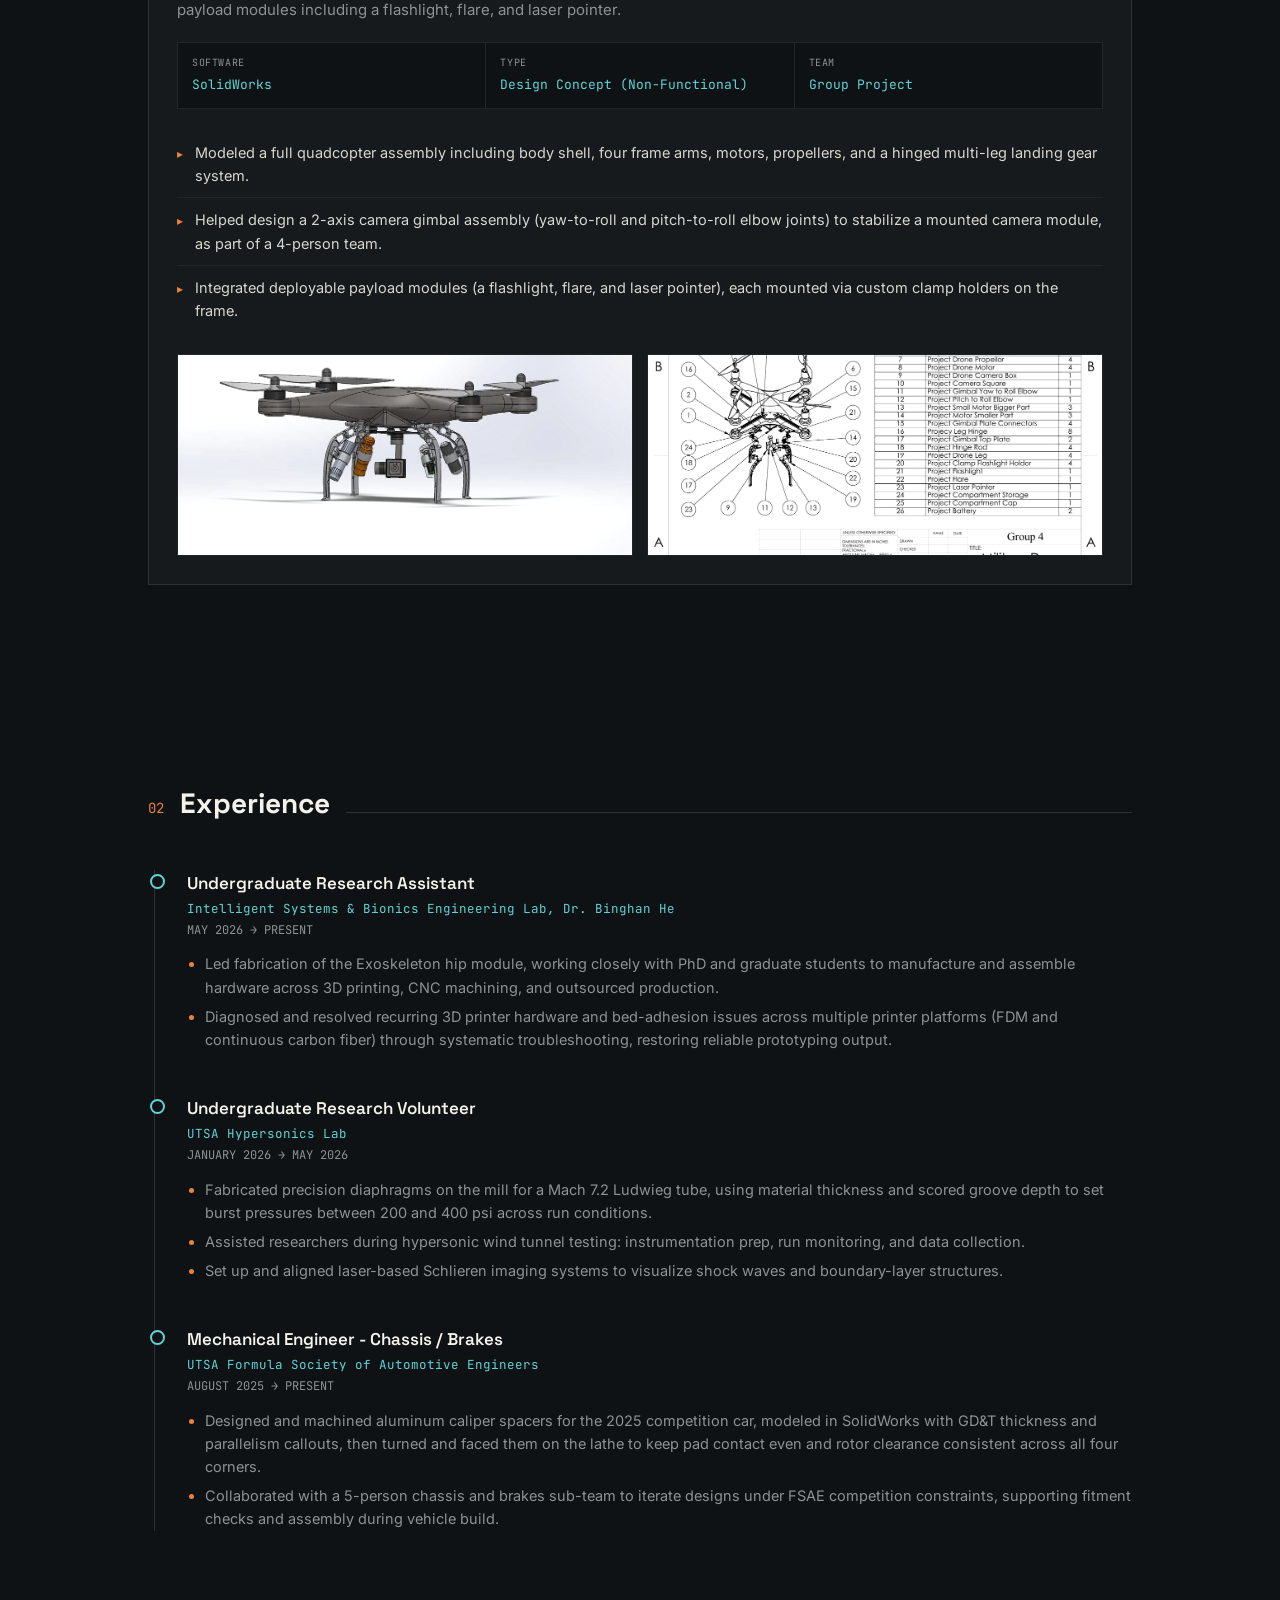
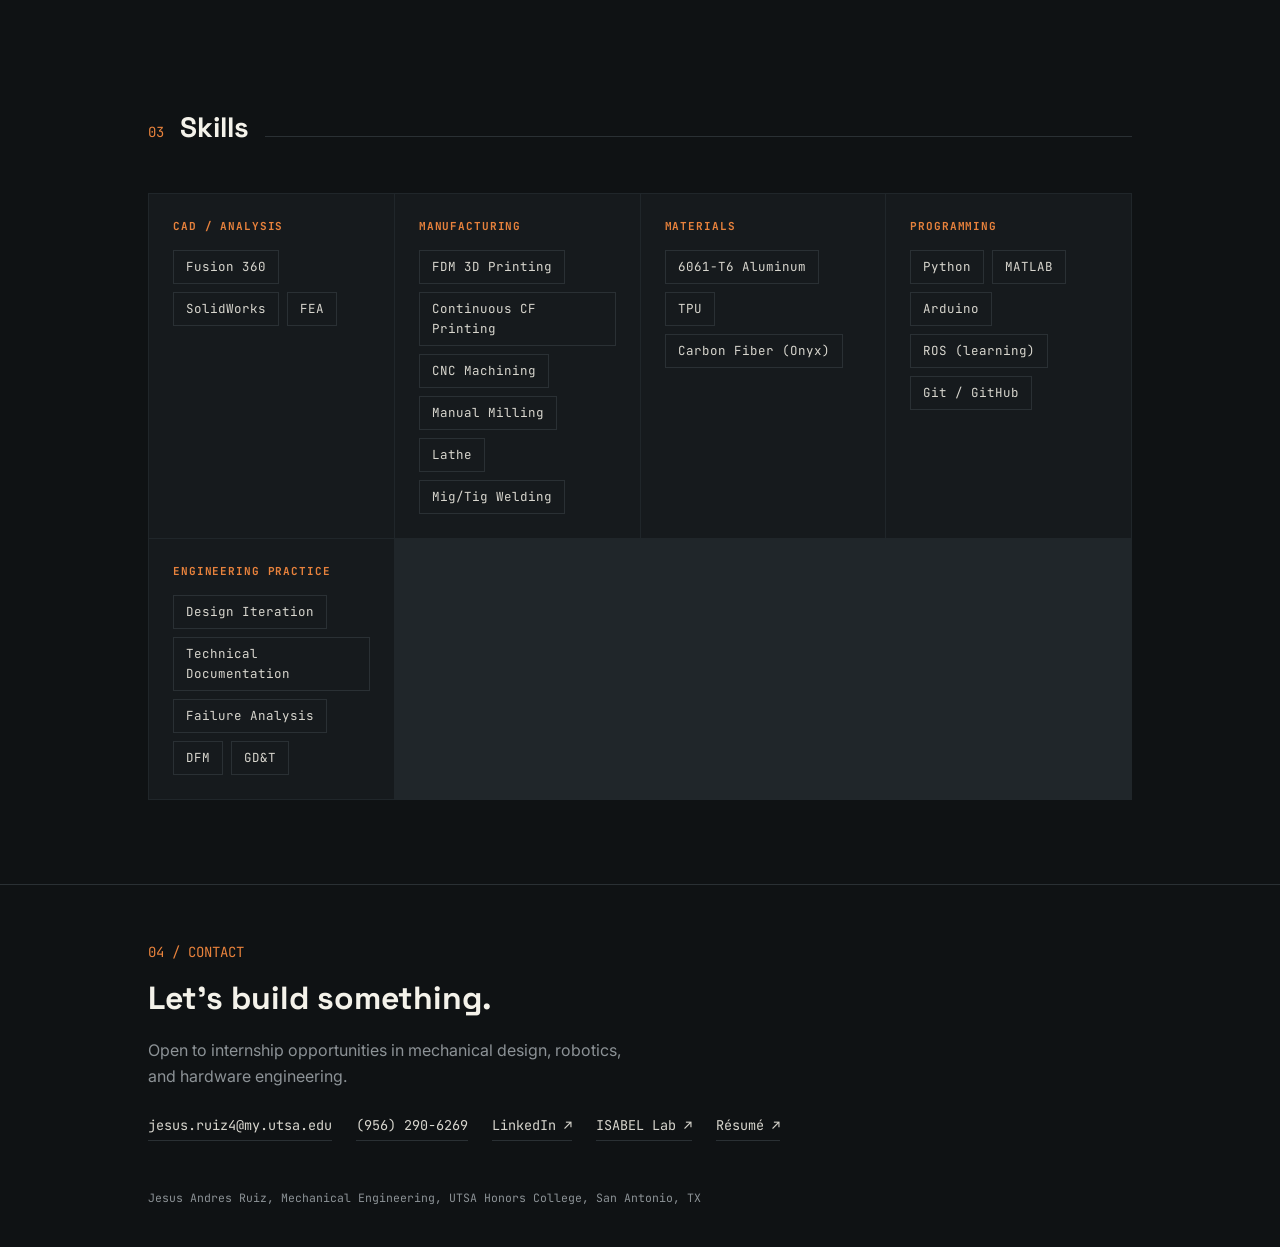
==== commit 9636b12f: "Remove em-dashes site-wide, trim bullets, rewrite hypersonics diaphragm bullet - Replace all em-dash" ====
--- a/index.html
+++ b/index.html
@@ -3,11 +3,11 @@
 <head>
 <meta charset="UTF-8">
 <meta name="viewport" content="width=device-width, initial-scale=1.0">
-<title>Jesus Andres Ruiz — Mechanical Engineering Portfolio</title>
-<meta name="description" content="Mechanical engineering portfolio of Jesus Andres Ruiz — UTSA junior designing and fabricating the hip module and actuation systems for the Exoskeleton lower-limb platform.">
+<title>Jesus Andres Ruiz, Mechanical Engineering Portfolio</title>
+<meta name="description" content="Mechanical engineering portfolio of Jesus Andres Ruiz, a UTSA junior designing and fabricating the hip module and actuation systems for the Exoskeleton lower-limb platform.">
 <meta property="og:type" content="website">
-<meta property="og:title" content="Jesus Andres Ruiz — Mechanical Engineering Portfolio">
-<meta property="og:description" content="Building wearable robotic hardware, one prototype at a time — Exoskeleton hip module design, fabrication, and testing.">
+<meta property="og:title" content="Jesus Andres Ruiz, Mechanical Engineering Portfolio">
+<meta property="og:description" content="Building wearable robotic hardware, one prototype at a time. Exoskeleton hip module design, fabrication, and testing.">
 <meta property="og:url" content="https://jandresruiz84.github.io/">
 <meta property="og:image" content="https://jandresruiz84.github.io/images/08-assembled-hip-module-full-view.jpg">
 <meta name="twitter:card" content="summary_large_image">
@@ -269,7 +269,7 @@
 
 <header class="hero">
   <div class="wrap">
-    <div class="eyebrow">Mechanical Engineering — UTSA</div>
+    <div class="eyebrow">Mechanical Engineering, UTSA</div>
     <h1>Jesus Andres <span class="accent">Ruiz</span></h1>
     <p class="lede">I'm a mechanical engineering junior currently working at UTSA's Intelligent Systems and Bionics Engineering Lab, building the hip module and actuation hardware for a lower-limb exoskeleton.</p>
     <div class="hero-meta">
@@ -297,13 +297,13 @@
     <div class="project">
       <div class="project-head">
         <div>
-          <div class="project-tag">Exoskeleton — Structural</div>
+          <div class="project-tag">Exoskeleton, Structural</div>
           <h3 class="project-title">Hip Module Design &amp; Fabrication</h3>
         </div>
-        <div class="project-date">MAY 2026 — PRESENT</div>
+        <div class="project-date">MAY 2026 → PRESENT</div>
       </div>
       <div class="project-body">
-        <p class="project-summary">Led design and manufacture of the hip module for the Exoskeleton platform — from Fusion 360 CAD through FEA validation, 3D printing, CNC machining, and final assembly, iterating through several real structural failures along the way.</p>
+        <p class="project-summary">Led design and manufacture of the hip module for the Exoskeleton platform, from Fusion 360 CAD through FEA validation, 3D printing, CNC machining, and final assembly, iterating through several real structural failures along the way.</p>
 
         <div class="spec-grid">
           <div class="spec-cell"><div class="k">CAD / Analysis</div><div class="v">Fusion 360, FEA</div></div>
@@ -313,12 +313,12 @@
         </div>
 
         <ul class="findings">
-          <li>Diagnosed a fractured PLA hip cuff and cracked cuff slider, tracing the failure to a high-stress zone at the strut interface — findings that directly shaped the reinforced carbon fiber redesign.</li>
+          <li>Diagnosed a fractured PLA hip cuff and cracked cuff slider, tracing the failure to a high-stress zone at the strut interface. Those findings directly shaped the reinforced carbon fiber redesign.</li>
           <li>Redesigned the hip abductor from scratch after the PLA prototype, validating the new geometry with FEA before committing to final material.</li>
           <li>Milled and hand-finished carbon fiber struts in the machine shop, working through drilling-speed failures (one strut cracked) and post-processing exposed fiber for safe wear.</li>
-          <li>Caught and corrected a 200-micron shoulder screw bore tolerance issue caused by anodizing buildup on outsourced aluminum parts — before it reached final assembly.</li>
+          <li>Caught and corrected a 200-micron shoulder screw bore tolerance issue caused by anodizing buildup on outsourced aluminum parts before it reached final assembly.</li>
           <li>Designed custom motor mounts for both AK60-6 and AK80 actuators to validate fit against the strut assembly on a mechanical breadboard.</li>
-          <li>Machined and anodized the abduction bracket in 6061-T6 aluminum, the finished version of the part after resolving the SendCutSend tolerance and hole-spacing issues found in earlier iterations.</li>
+          <li>Machined and anodized the abduction bracket in 6061-T6 aluminum, the finished version of the part after resolving tolerance and hole-spacing issues found in earlier iterations.</li>
         </ul>
         <div class="gallery">
           <figure>
@@ -353,13 +353,13 @@
     <div class="project">
       <div class="project-head">
         <div>
-          <div class="project-tag">Exoskeleton — Actuation</div>
-          <h3 class="project-title">Bowden Cable Transmission — Ankle Actuation</h3>
-        </div>
-        <div class="project-date">MAY 2026 — PRESENT</div>
+          <div class="project-tag">Exoskeleton, Actuation</div>
+          <h3 class="project-title">Bowden Cable Transmission: Ankle Actuation</h3>
+        </div>
+        <div class="project-date">MAY 2026 → PRESENT</div>
       </div>
       <div class="project-body">
-        <p class="project-summary">Prototyped the Bowden cable transmission that lets the ankle's drive motor sit proximally on the leg instead of at the joint itself — directly cutting the distal mass a wearer has to swing with every step.</p>
+        <p class="project-summary">Prototyped the Bowden cable transmission that lets the ankle's drive motor sit proximally on the leg instead of at the joint itself, directly cutting the distal mass a wearer has to swing with every step.</p>
 
         <div class="spec-grid">
           <div class="spec-cell"><div class="k">Function</div><div class="v">Remote actuation</div></div>
@@ -369,7 +369,7 @@
         </div>
 
         <ul class="findings">
-          <li>Designed, printed, and compared two TPU cable insert geometries — tapered and straight — to evaluate cable routing smoothness and fit.</li>
+          <li>Designed, printed, and compared two TPU cable insert geometries (tapered and straight) to evaluate cable routing smoothness and fit.</li>
           <li>Assembled the full carriage: sliding rail, motor mount plate, and dual-tube guide block, iterating through early print failures to improve reliability.</li>
           <li>Working with a graduate student on the broader transmission system, contributing prototype design and hands-on assembly.</li>
         </ul>
@@ -398,13 +398,13 @@
     <div class="project">
       <div class="project-head">
         <div>
-          <div class="project-tag">UTSA Hypersonics Lab — Testing</div>
+          <div class="project-tag">UTSA Hypersonics Lab, Testing</div>
           <h3 class="project-title">Ludwieg Tube Wind Tunnel Testing</h3>
         </div>
-        <div class="project-date">JANUARY 2026 — MAY 2026</div>
+        <div class="project-date">JANUARY 2026 → MAY 2026</div>
       </div>
       <div class="project-body">
-        <p class="project-summary">Supported hypersonic flow testing on a Mach 7.2 Ludwieg Tube wind tunnel — fabricating precision diaphragms, prepping instrumentation, and aligning a laser-based Schlieren imaging system to visualize shock waves.</p>
+        <p class="project-summary">Supported hypersonic flow testing on a Mach 7.2 Ludwieg Tube wind tunnel, fabricating precision diaphragms, prepping instrumentation, and aligning a laser-based Schlieren imaging system to visualize shock waves.</p>
 
         <div class="spec-grid">
           <div class="spec-cell"><div class="k">Facility</div><div class="v">Mach 7.2 Ludwieg Tube</div></div>
@@ -414,8 +414,8 @@
         </div>
 
         <ul class="findings">
-          <li>Fabricated precision diaphragms in the machine shop for a Mach 7.2 Ludwieg Tube wind tunnel, ensuring reliable burst pressures for test runs.</li>
-          <li>Assisted researchers during hypersonic wind tunnel testing — instrumentation prep, run monitoring, and data collection.</li>
+          <li>Fabricated precision diaphragms on the mill for a Mach 7.2 Ludwieg tube, using material thickness and scored groove depth to set burst pressures between 200 and 400 psi across run conditions.</li>
+          <li>Assisted researchers during hypersonic wind tunnel testing: instrumentation prep, run monitoring, and data collection.</li>
           <li>Set up and aligned laser-based Schlieren imaging systems to visualize shock waves and boundary-layer structures.</li>
         </ul>
 
@@ -440,10 +440,10 @@
     <div class="project">
       <div class="project-head">
         <div>
-          <div class="project-tag">FSAE — Chassis &amp; Brakes</div>
+          <div class="project-tag">FSAE, Chassis &amp; Brakes</div>
           <h3 class="project-title">Chassis &amp; Brakes Fabrication</h3>
         </div>
-        <div class="project-date">AUGUST 2025 — PRESENT</div>
+        <div class="project-date">AUGUST 2025 → PRESENT</div>
       </div>
       <div class="project-body">
         <p class="project-summary">Mechanical Engineer on the UTSA Formula SAE chassis and brakes sub-team, supporting the 2025 competition vehicle build from spacer machining through chassis tube fabrication.</p>
@@ -456,8 +456,7 @@
         </div>
 
         <ul class="findings">
-          <li>Machined a set of aluminum spacers on the mill and lathe to set caliper-to-rotor alignment on the 2025 competition vehicle, holding thickness tolerances required for even pad contact and consistent clearance.</li>
-          <li>Modeled brake-system components in SolidWorks and produced dimensioned engineering drawings with GD&amp;T callouts, applying design-for-manufacturing principles to keep parts producible on in-house shop equipment.</li>
+          <li>Designed and machined aluminum caliper spacers for the 2025 competition car, modeled in SolidWorks with GD&amp;T thickness and parallelism callouts, then turned and faced them on the lathe to keep pad contact even and rotor clearance consistent across all four corners.</li>
           <li>Collaborated with a 5-person chassis and brakes sub-team to iterate designs under FSAE competition constraints, supporting fitment checks and assembly during vehicle build.</li>
         </ul>
 
@@ -485,8 +484,8 @@
     <div class="project">
       <div class="project-head">
         <div>
-          <div class="project-tag">Class Project — CAD Design</div>
-          <h3 class="project-title">Military Drone Concept — Multi-Payload Quadcopter</h3>
+          <div class="project-tag">Class Project, CAD Design</div>
+          <h3 class="project-title">Military Drone Concept: Multi-Payload Quadcopter</h3>
         </div>
         <div class="project-date">CLASS FINAL PROJECT</div>
       </div>
@@ -502,8 +501,7 @@
         <ul class="findings">
           <li>Modeled a full quadcopter assembly including body shell, four frame arms, motors, propellers, and a hinged multi-leg landing gear system.</li>
           <li>Helped design a 2-axis camera gimbal assembly (yaw-to-roll and pitch-to-roll elbow joints) to stabilize a mounted camera module, as part of a 4-person team.</li>
-          <li>Integrated deployable payload modules — a flashlight, flare, and laser pointer — each mounted via custom clamp holders on the frame.</li>
-          <li>Produced full engineering drawings, including an exploded-view assembly with a complete bill of materials for all 26 components.</li>
+          <li>Integrated deployable payload modules (a flashlight, flare, and laser pointer), each mounted via custom clamp holders on the frame.</li>
         </ul>
 
         <div class="gallery">
@@ -531,22 +529,21 @@
     <div class="tl">
       <div class="tl-item">
         <div class="tl-role">Undergraduate Research Assistant</div>
-        <div class="tl-org">Intelligent Systems &amp; Bionics Engineering Lab — Dr. Binghan He</div>
-        <div class="tl-date">MAY 2026 — PRESENT</div>
+        <div class="tl-org">Intelligent Systems &amp; Bionics Engineering Lab, Dr. Binghan He</div>
+        <div class="tl-date">MAY 2026 → PRESENT</div>
         <ul>
           <li>Led fabrication of the Exoskeleton hip module, working closely with PhD and graduate students to manufacture and assemble hardware across 3D printing, CNC machining, and outsourced production.</li>
           <li>Diagnosed and resolved recurring 3D printer hardware and bed-adhesion issues across multiple printer platforms (FDM and continuous carbon fiber) through systematic troubleshooting, restoring reliable prototyping output.</li>
-          <li>Self-taught ROS and robotics simulation fundamentals (Ubuntu WSL, VS Code, Git/GitHub) to prepare for future motor control work.</li>
         </ul>
       </div>
 
       <div class="tl-item">
         <div class="tl-role">Undergraduate Research Volunteer</div>
         <div class="tl-org">UTSA Hypersonics Lab</div>
-        <div class="tl-date">JANUARY 2026 — MAY 2026</div>
+        <div class="tl-date">JANUARY 2026 → MAY 2026</div>
         <ul>
-          <li>Fabricated precision diaphragms in the machine shop for a Mach 7.2 Ludwieg Tube wind tunnel, ensuring reliable burst pressures for test runs.</li>
-          <li>Assisted researchers during hypersonic wind tunnel testing — instrumentation prep, run monitoring, and data collection.</li>
+          <li>Fabricated precision diaphragms on the mill for a Mach 7.2 Ludwieg tube, using material thickness and scored groove depth to set burst pressures between 200 and 400 psi across run conditions.</li>
+          <li>Assisted researchers during hypersonic wind tunnel testing: instrumentation prep, run monitoring, and data collection.</li>
           <li>Set up and aligned laser-based Schlieren imaging systems to visualize shock waves and boundary-layer structures.</li>
         </ul>
       </div>
@@ -554,10 +551,9 @@
       <div class="tl-item">
         <div class="tl-role">Mechanical Engineer - Chassis / Brakes</div>
         <div class="tl-org">UTSA Formula Society of Automotive Engineers</div>
-        <div class="tl-date">AUGUST 2025 — PRESENT</div>
+        <div class="tl-date">AUGUST 2025 → PRESENT</div>
         <ul>
-          <li>Machined a set of aluminum spacers on the mill and lathe to set caliper-to-rotor alignment on the 2025 competition vehicle, holding thickness tolerances required for even pad contact and consistent clearance.</li>
-          <li>Modeled brake-system components in SolidWorks and produced dimensioned engineering drawings with GD&amp;T callouts, applying design-for-manufacturing principles to keep parts producible on in-house shop equipment.</li>
+          <li>Designed and machined aluminum caliper spacers for the 2025 competition car, modeled in SolidWorks with GD&amp;T thickness and parallelism callouts, then turned and faced them on the lathe to keep pad contact even and rotor clearance consistent across all four corners.</li>
           <li>Collaborated with a 5-person chassis and brakes sub-team to iterate designs under FSAE competition constraints, supporting fitment checks and assembly during vehicle build.</li>
         </ul>
       </div>
@@ -637,7 +633,7 @@
       <a href="https://www.isabe-lab.com/home" target="_blank">ISABEL Lab ↗</a>
       <a href="resume.pdf" target="_blank">Résumé ↗</a>
     </div>
-    <div class="foot-note">Jesus Andres Ruiz — Mechanical Engineering, UTSA Honors College — San Antonio, TX</div>
+    <div class="foot-note">Jesus Andres Ruiz, Mechanical Engineering, UTSA Honors College, San Antonio, TX</div>
   </div>
 </footer>
 
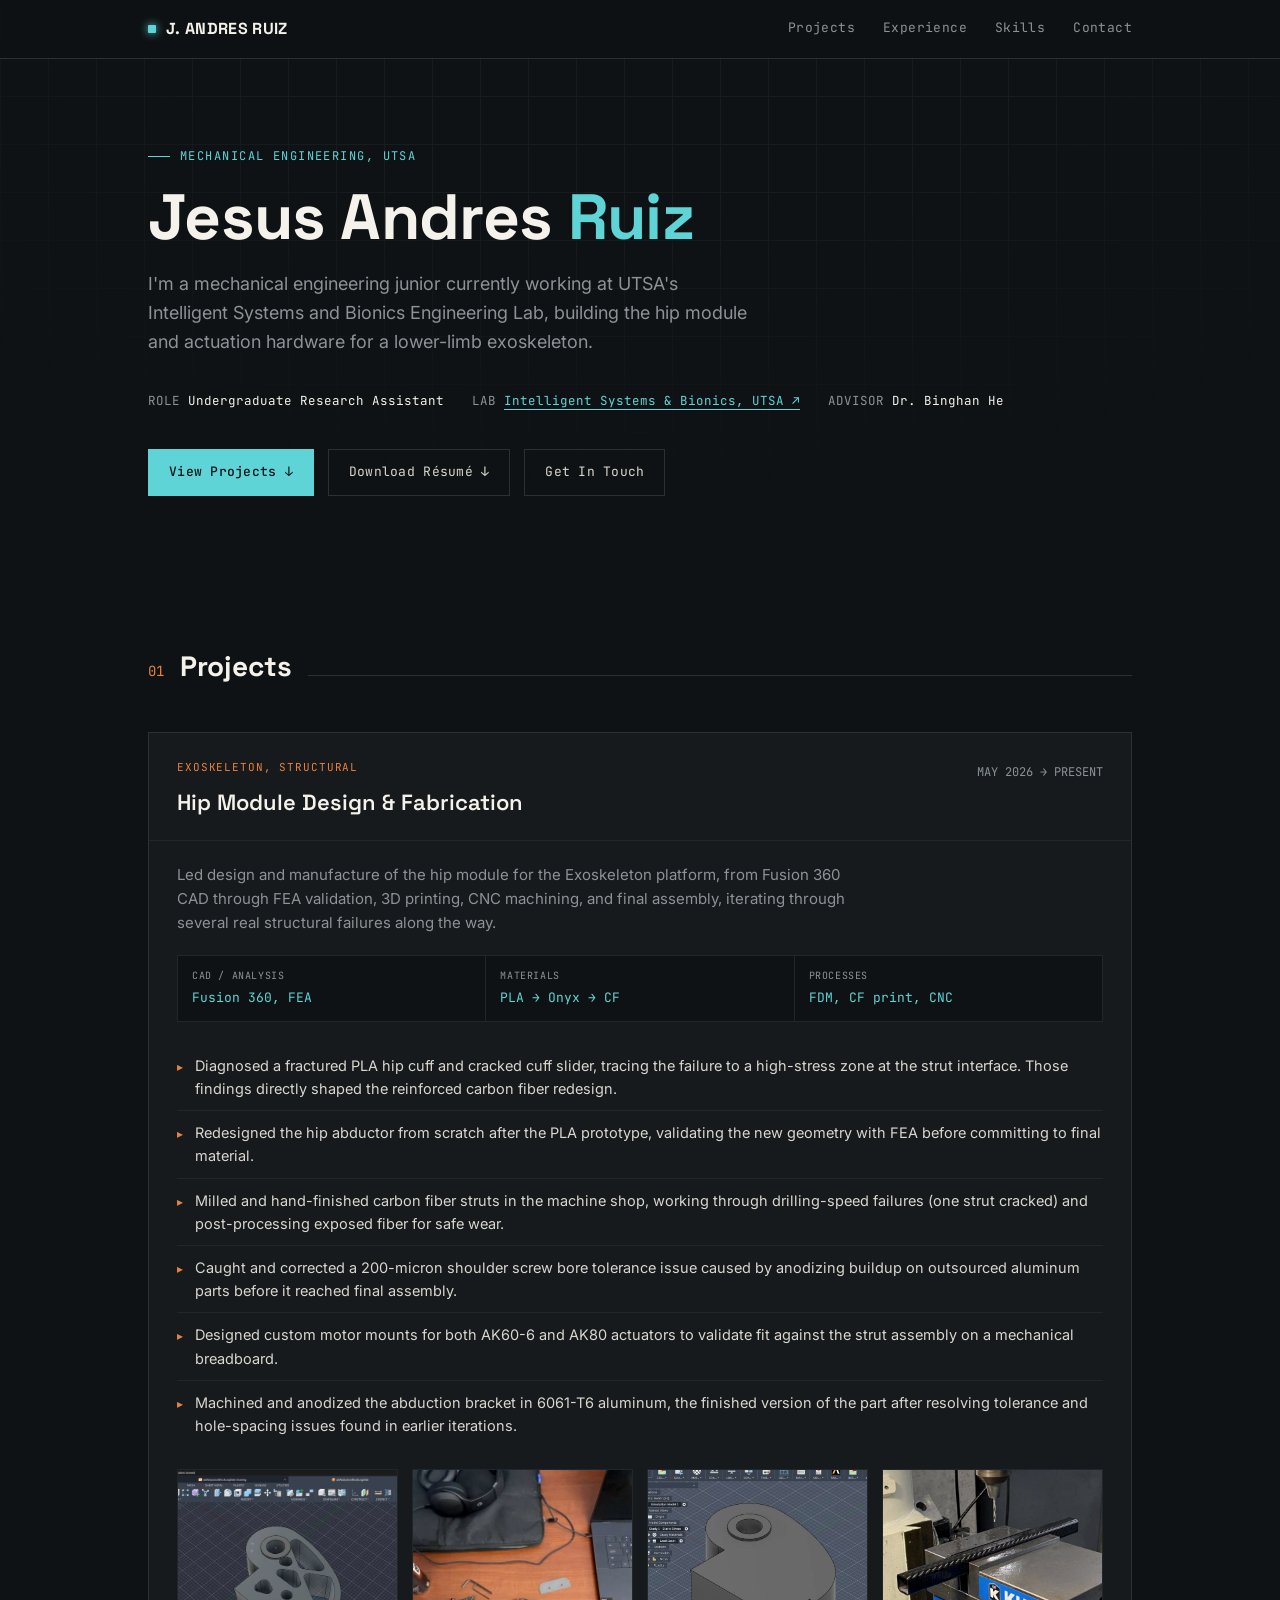
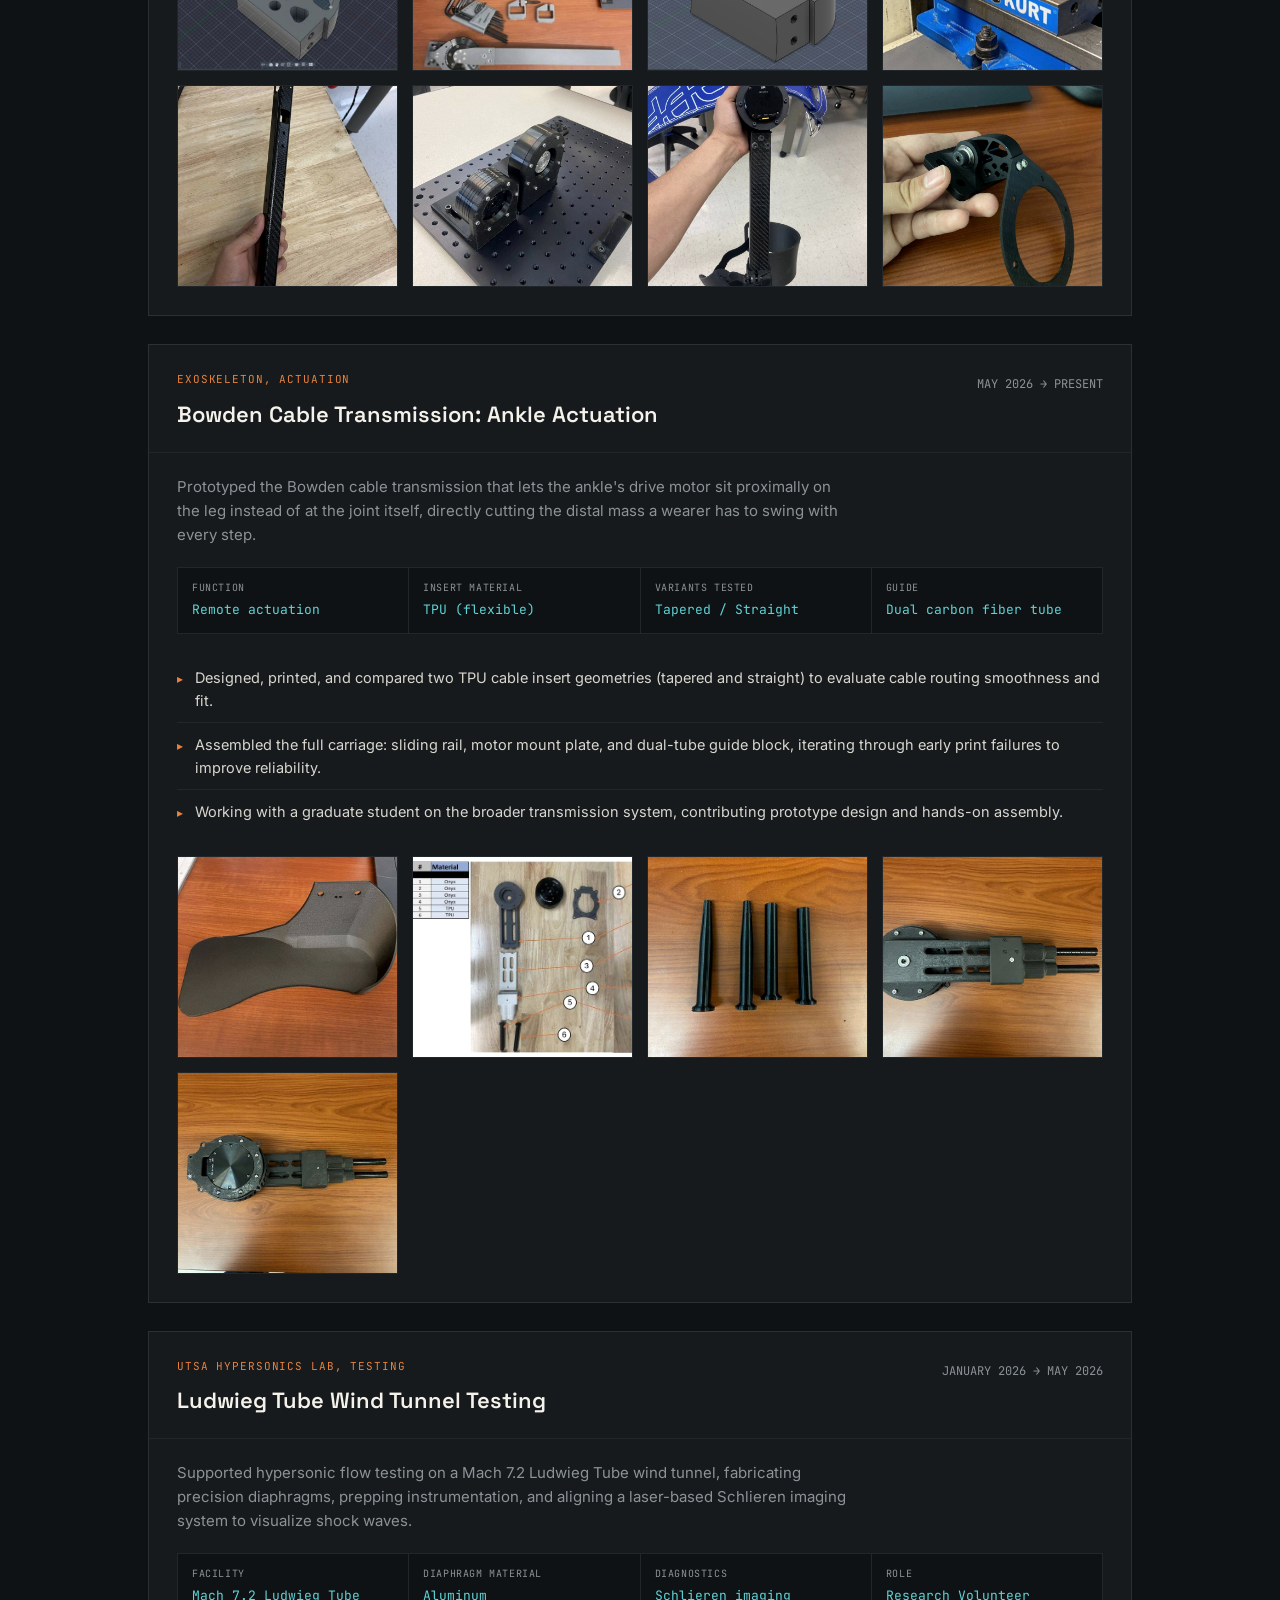
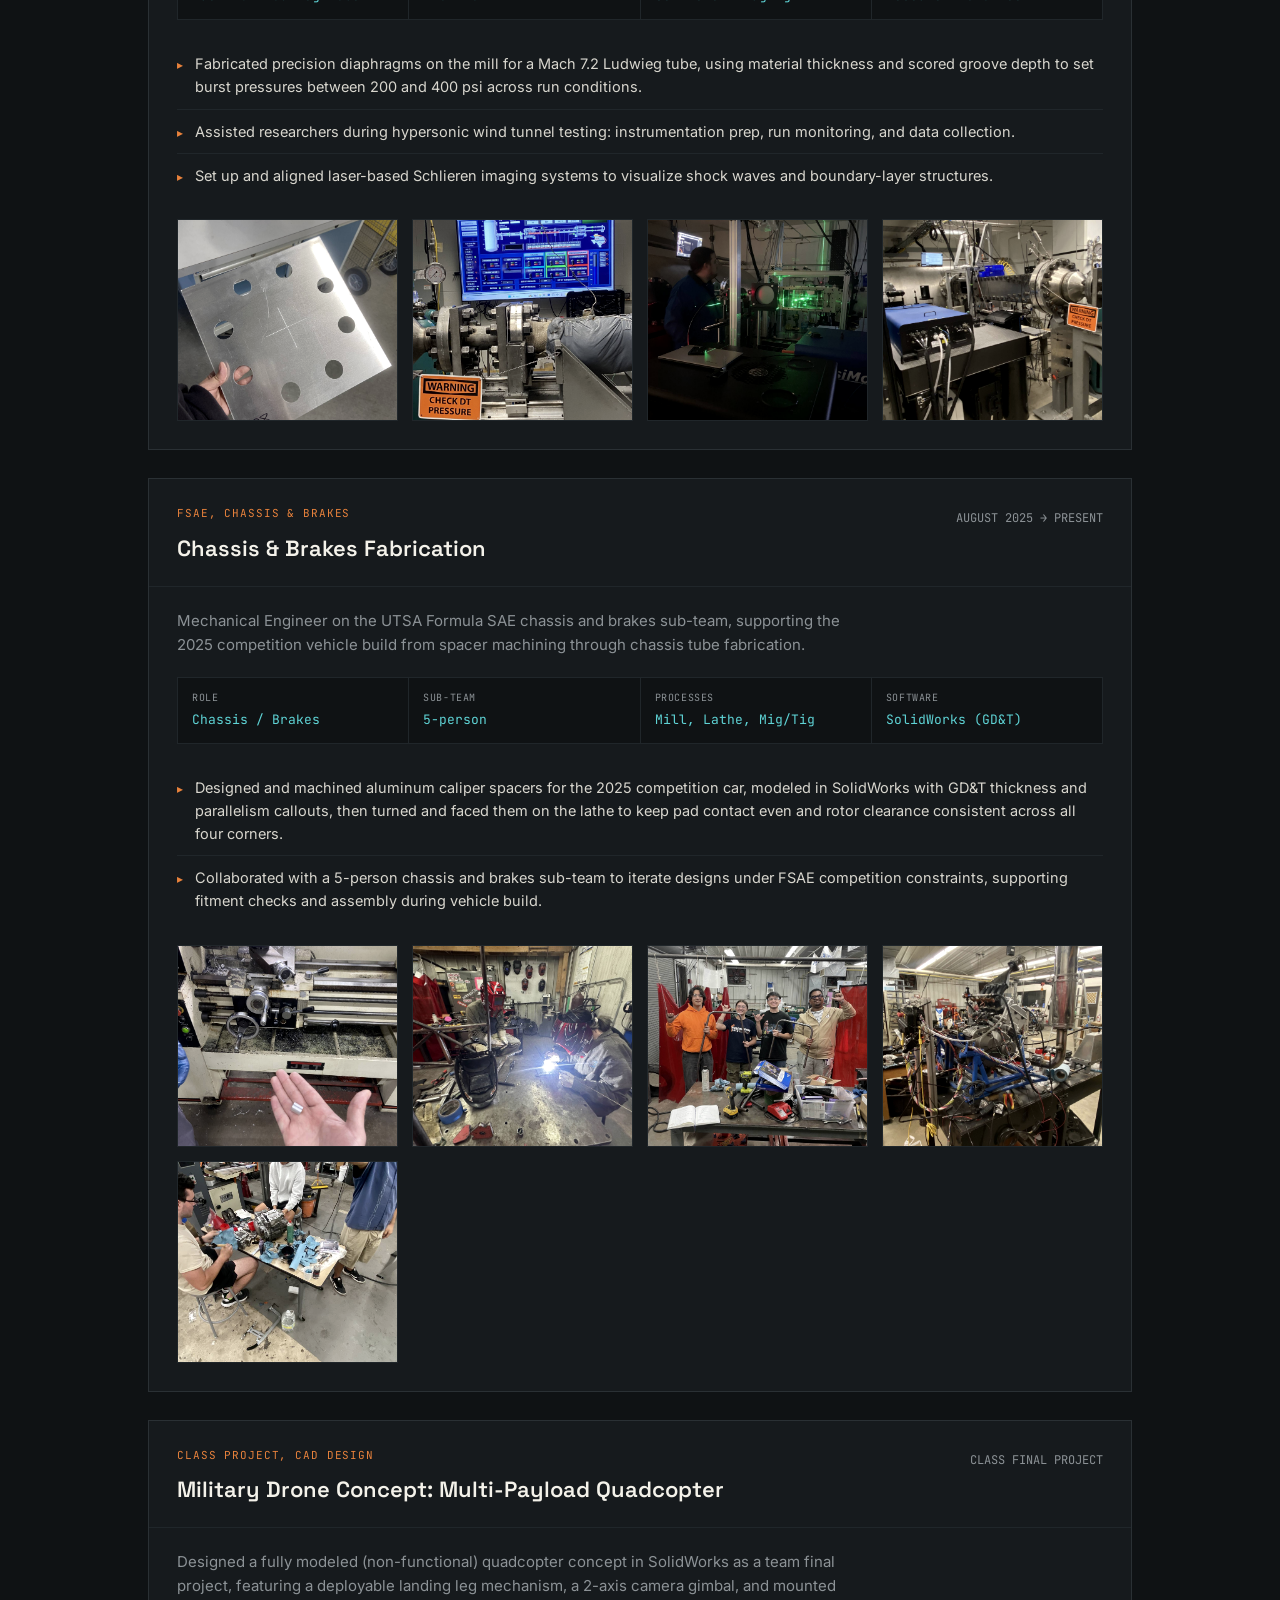
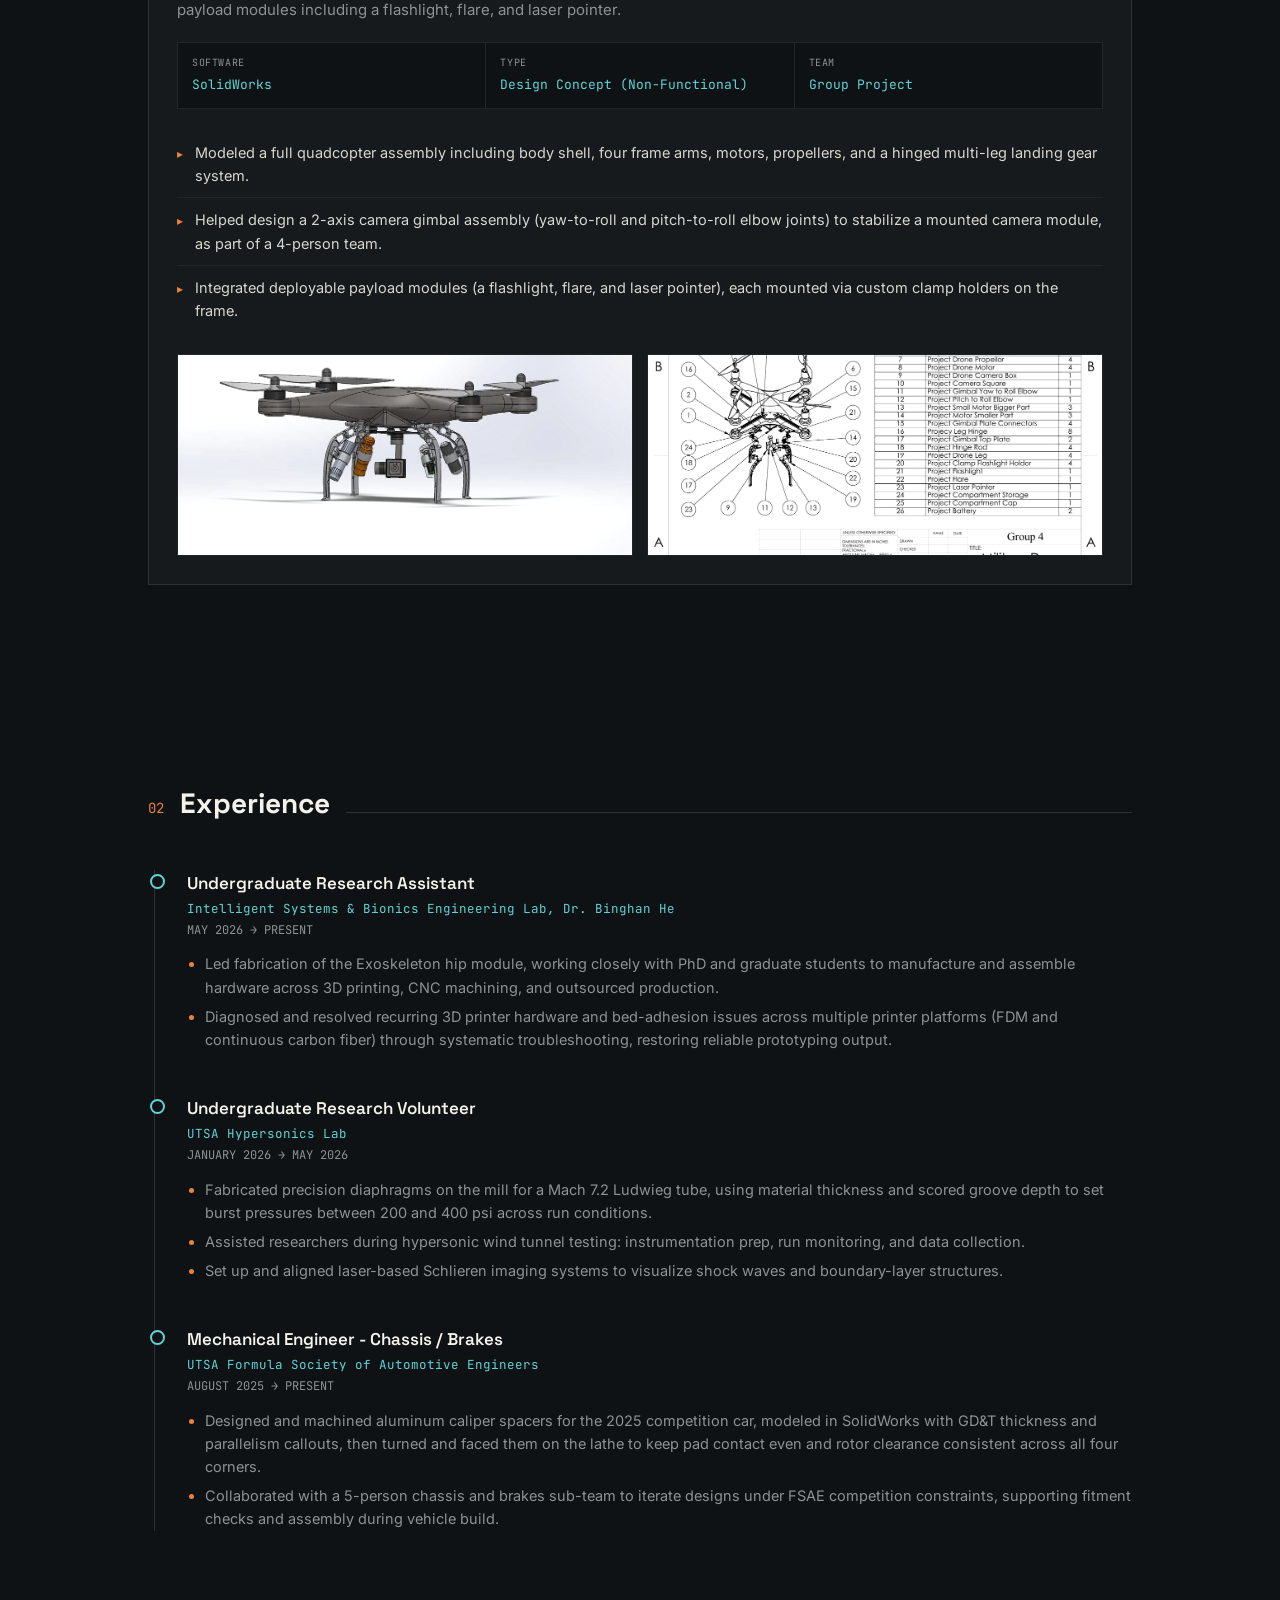
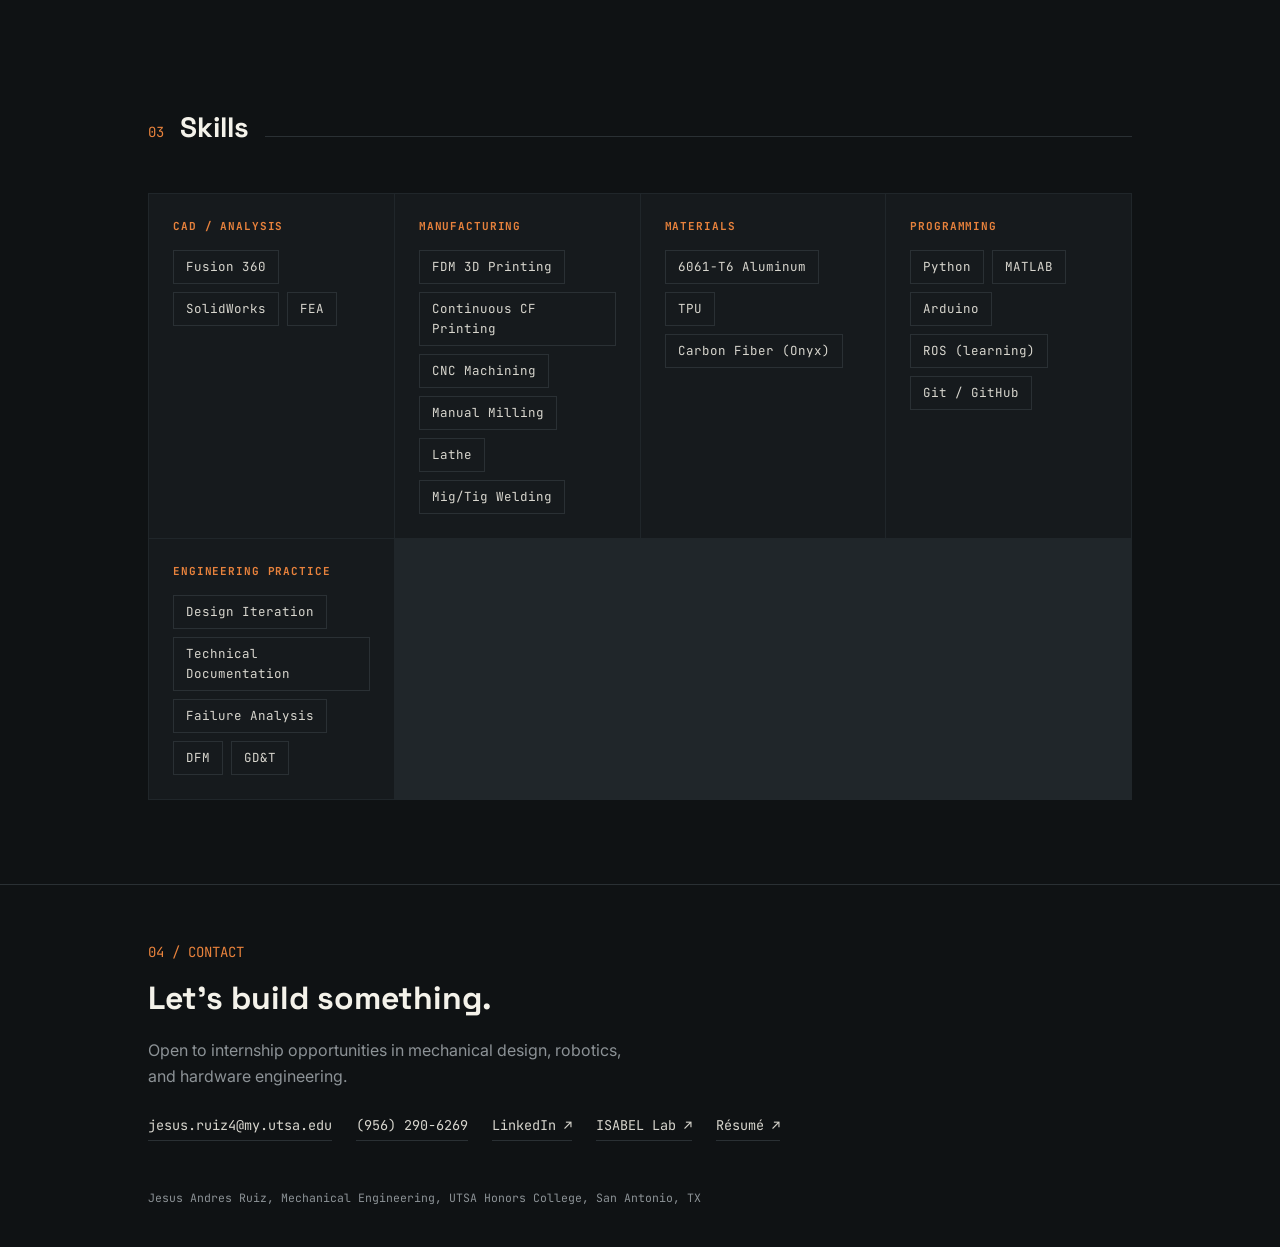
==== commit e4167c2c: "Remove SendCutSend vendor spec from hip module card Co-Authored-By: Claude Sonnet 5 <noreply@anthrop" ====
--- a/index.html
+++ b/index.html
@@ -309,7 +309,6 @@
           <div class="spec-cell"><div class="k">CAD / Analysis</div><div class="v">Fusion 360, FEA</div></div>
           <div class="spec-cell"><div class="k">Materials</div><div class="v">PLA → Onyx → CF</div></div>
           <div class="spec-cell"><div class="k">Processes</div><div class="v">FDM, CF print, CNC</div></div>
-          <div class="spec-cell"><div class="k">Vendor</div><div class="v">SendCutSend</div></div>
         </div>
 
         <ul class="findings">
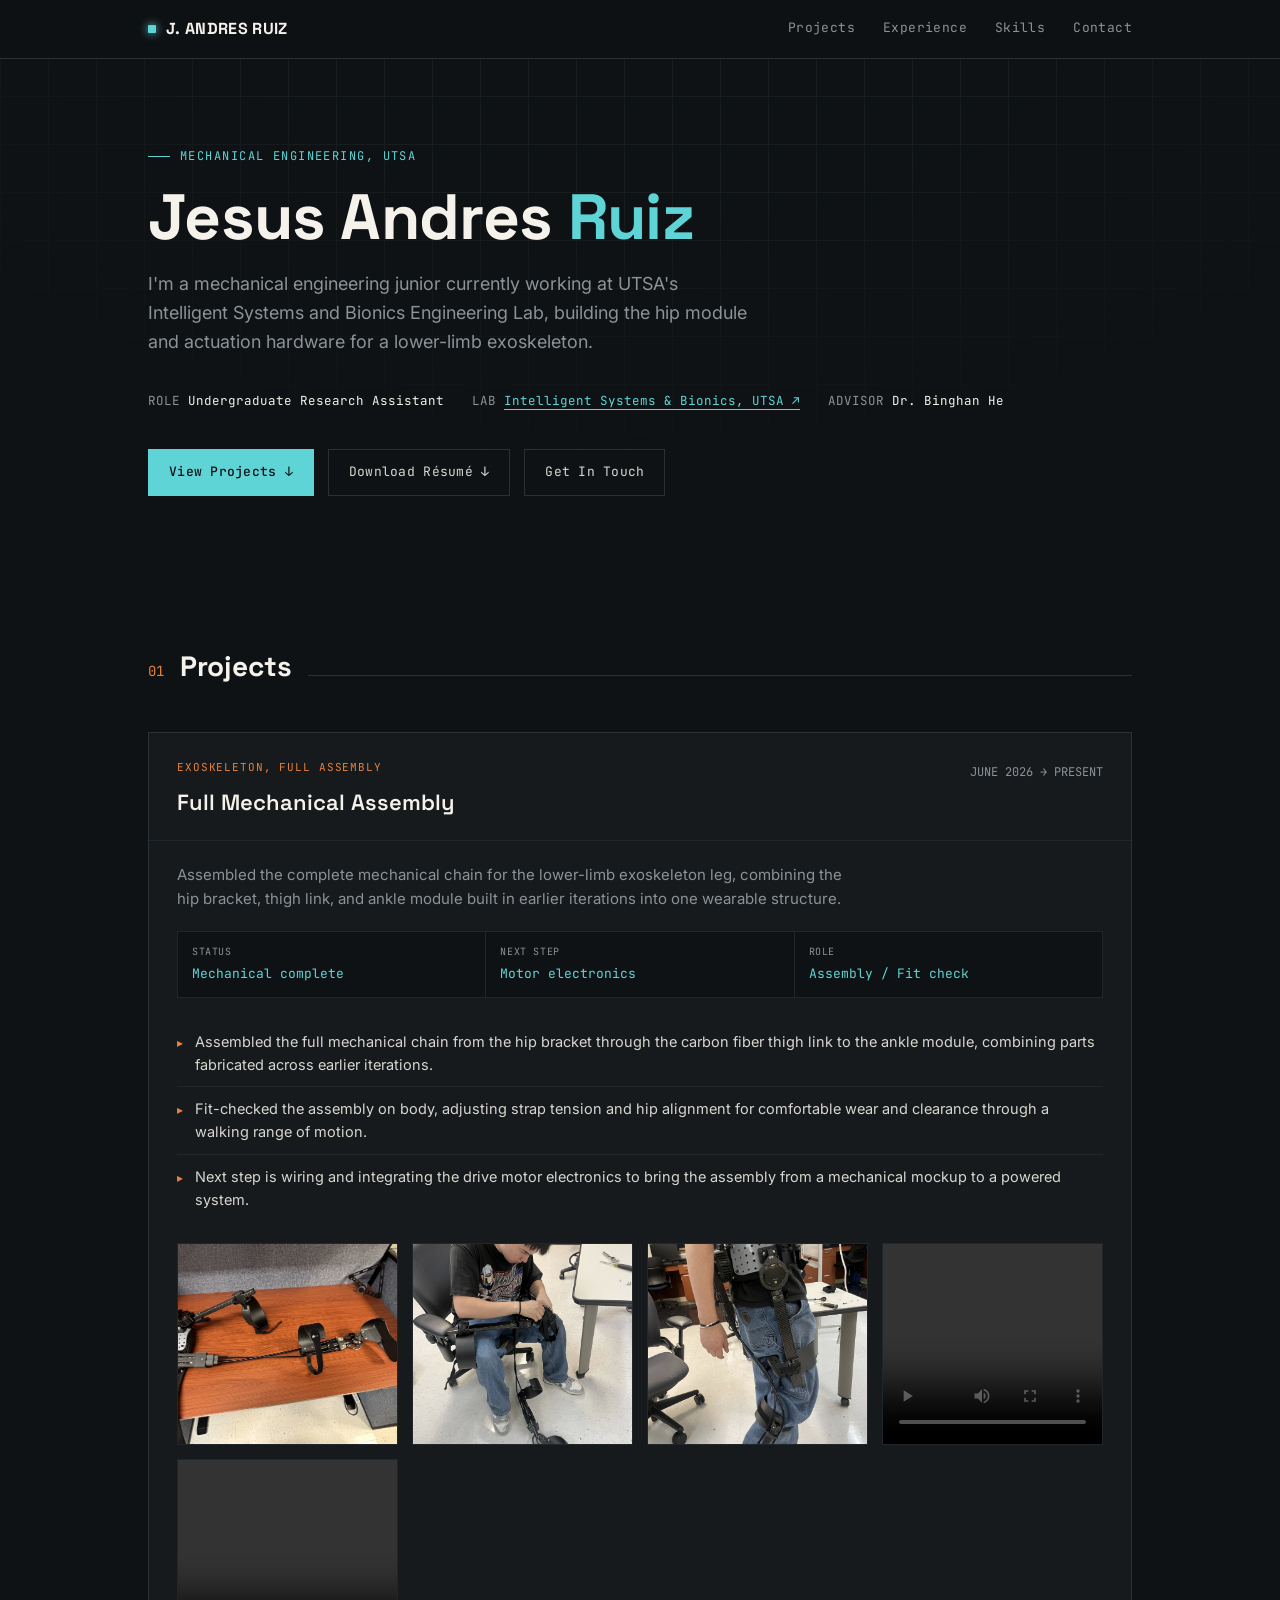
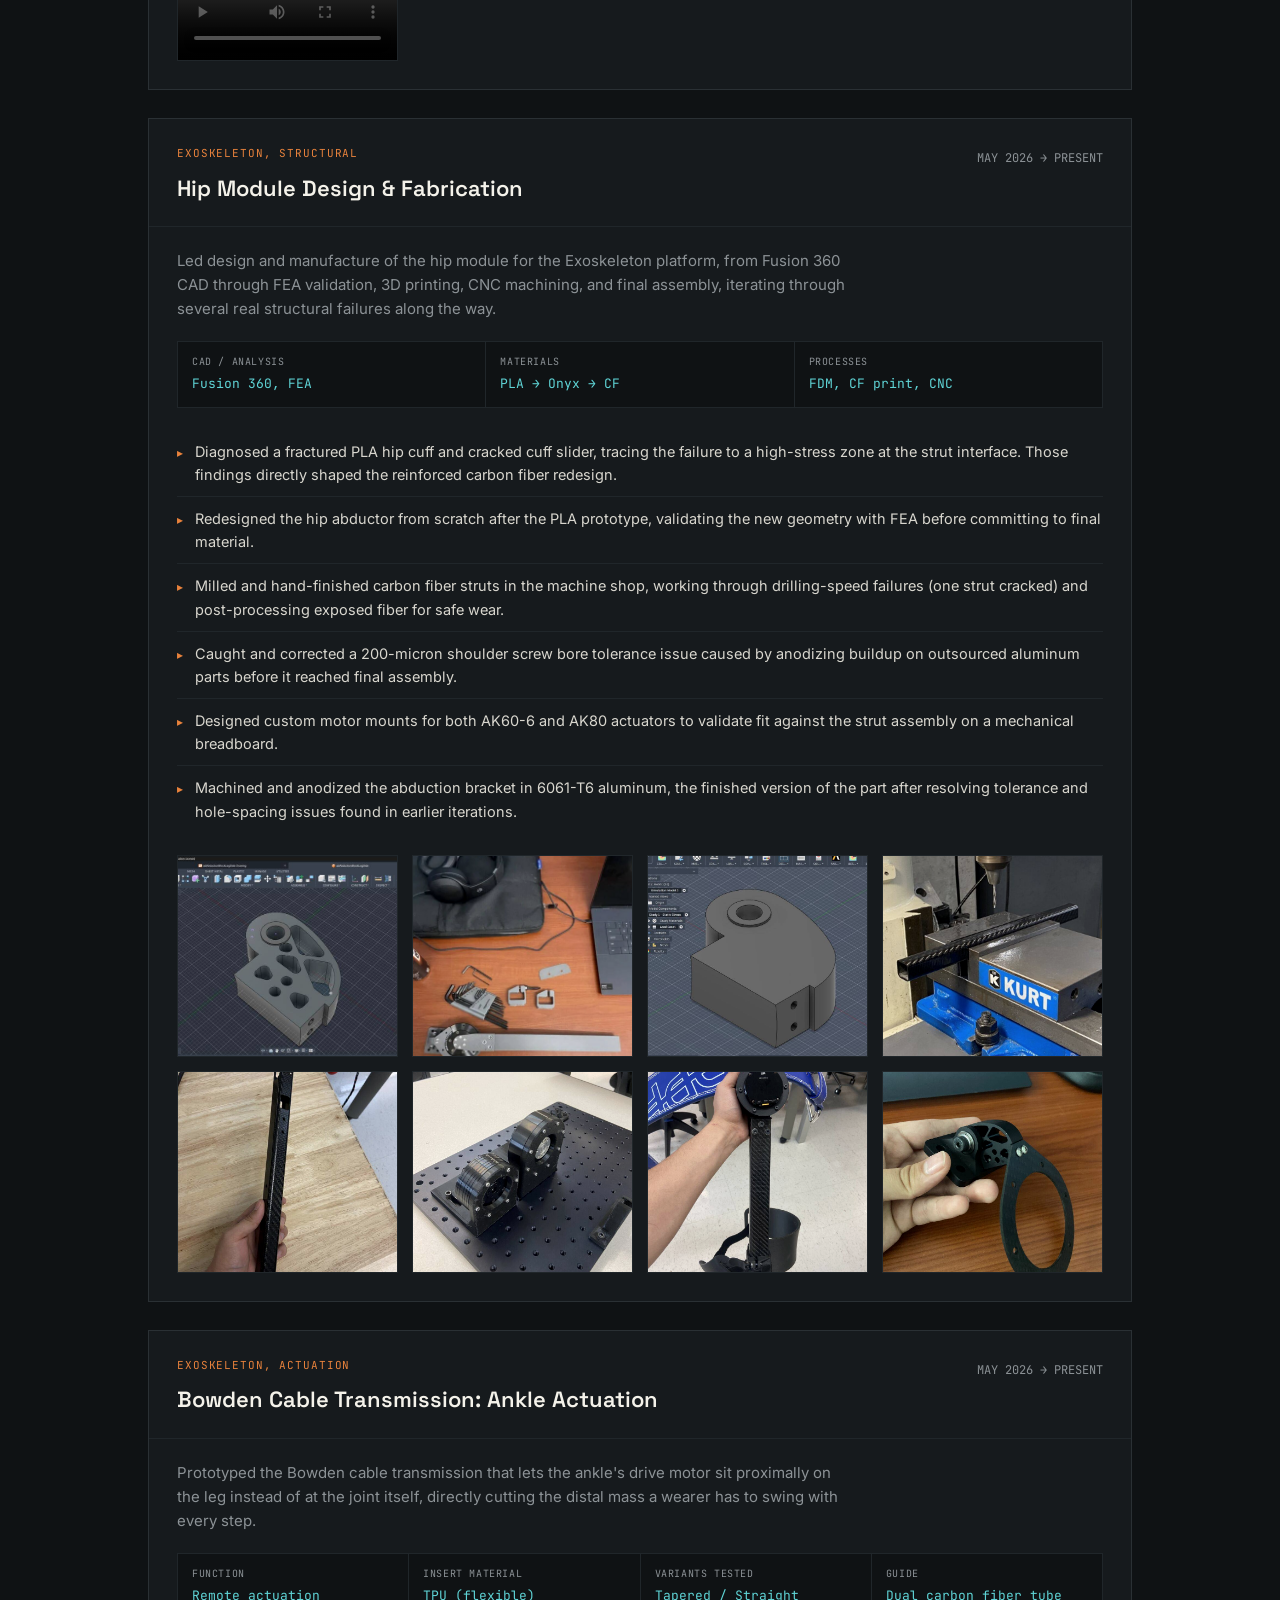
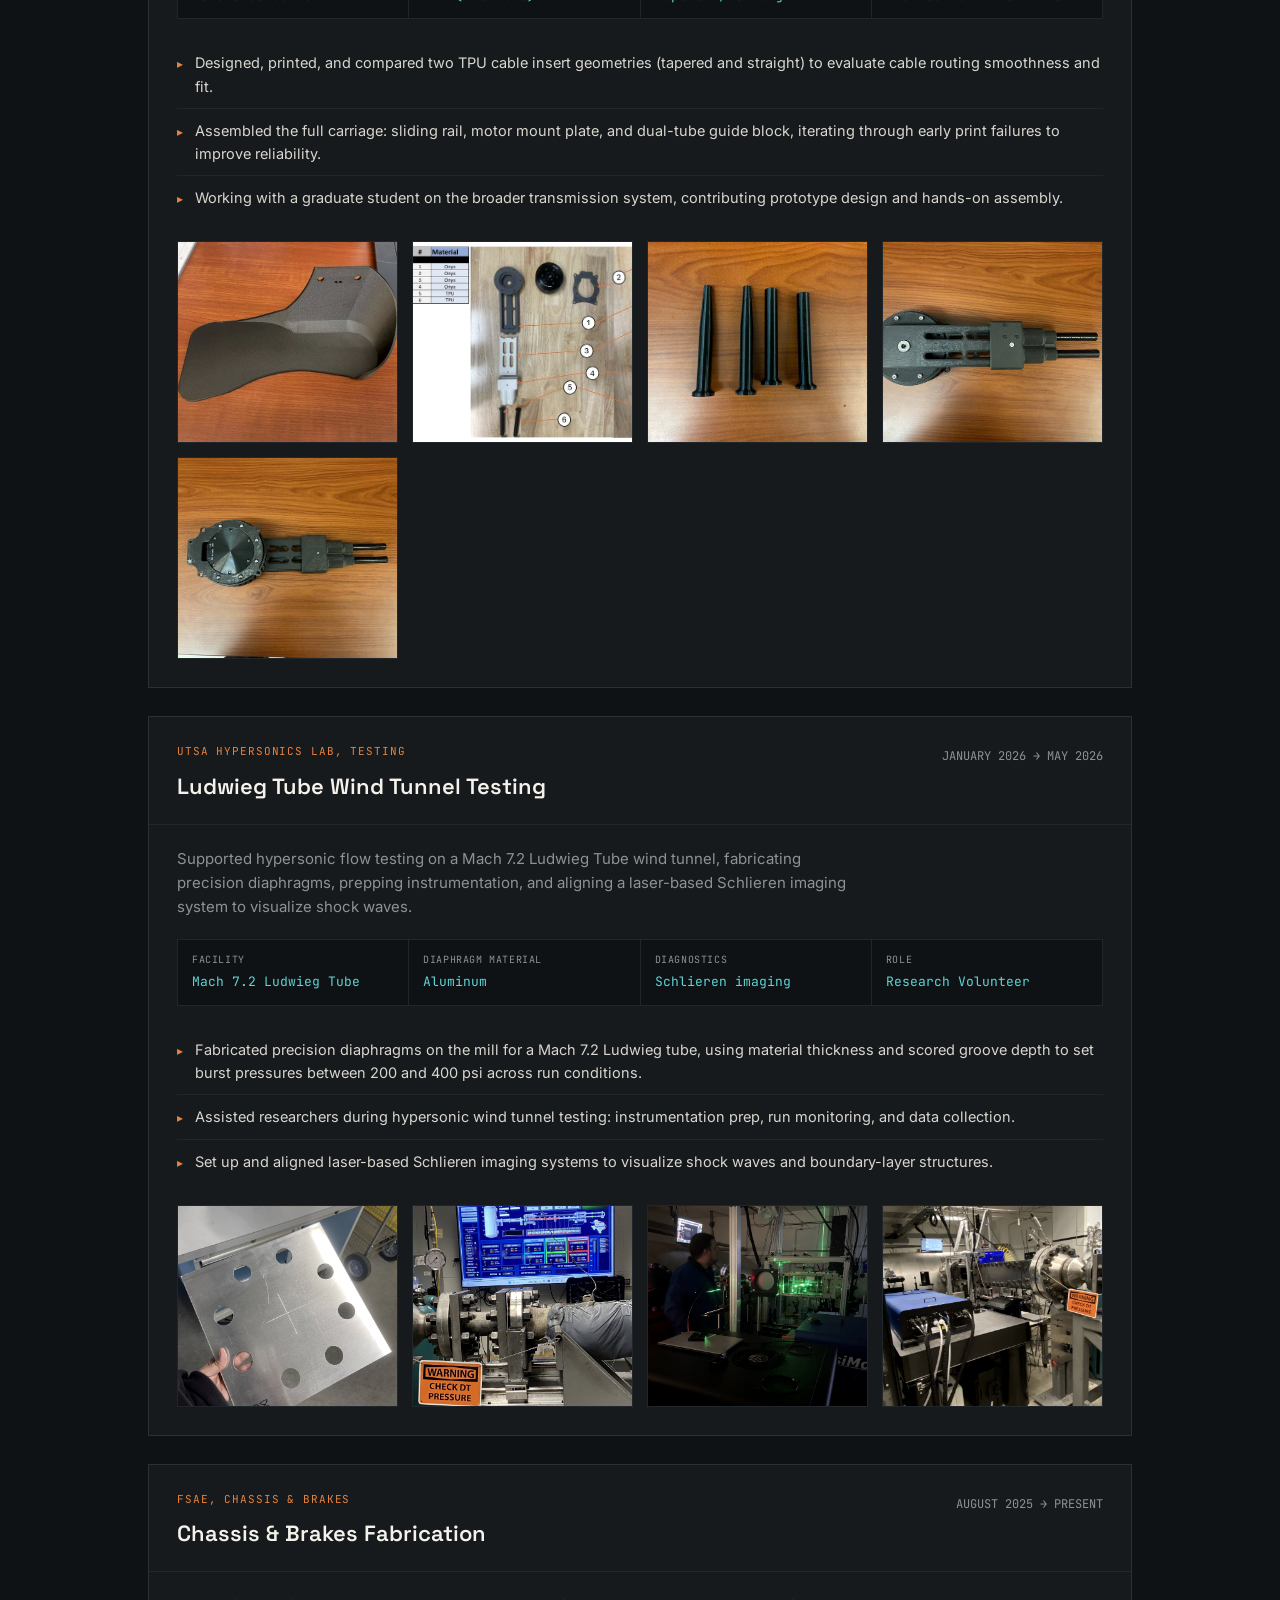
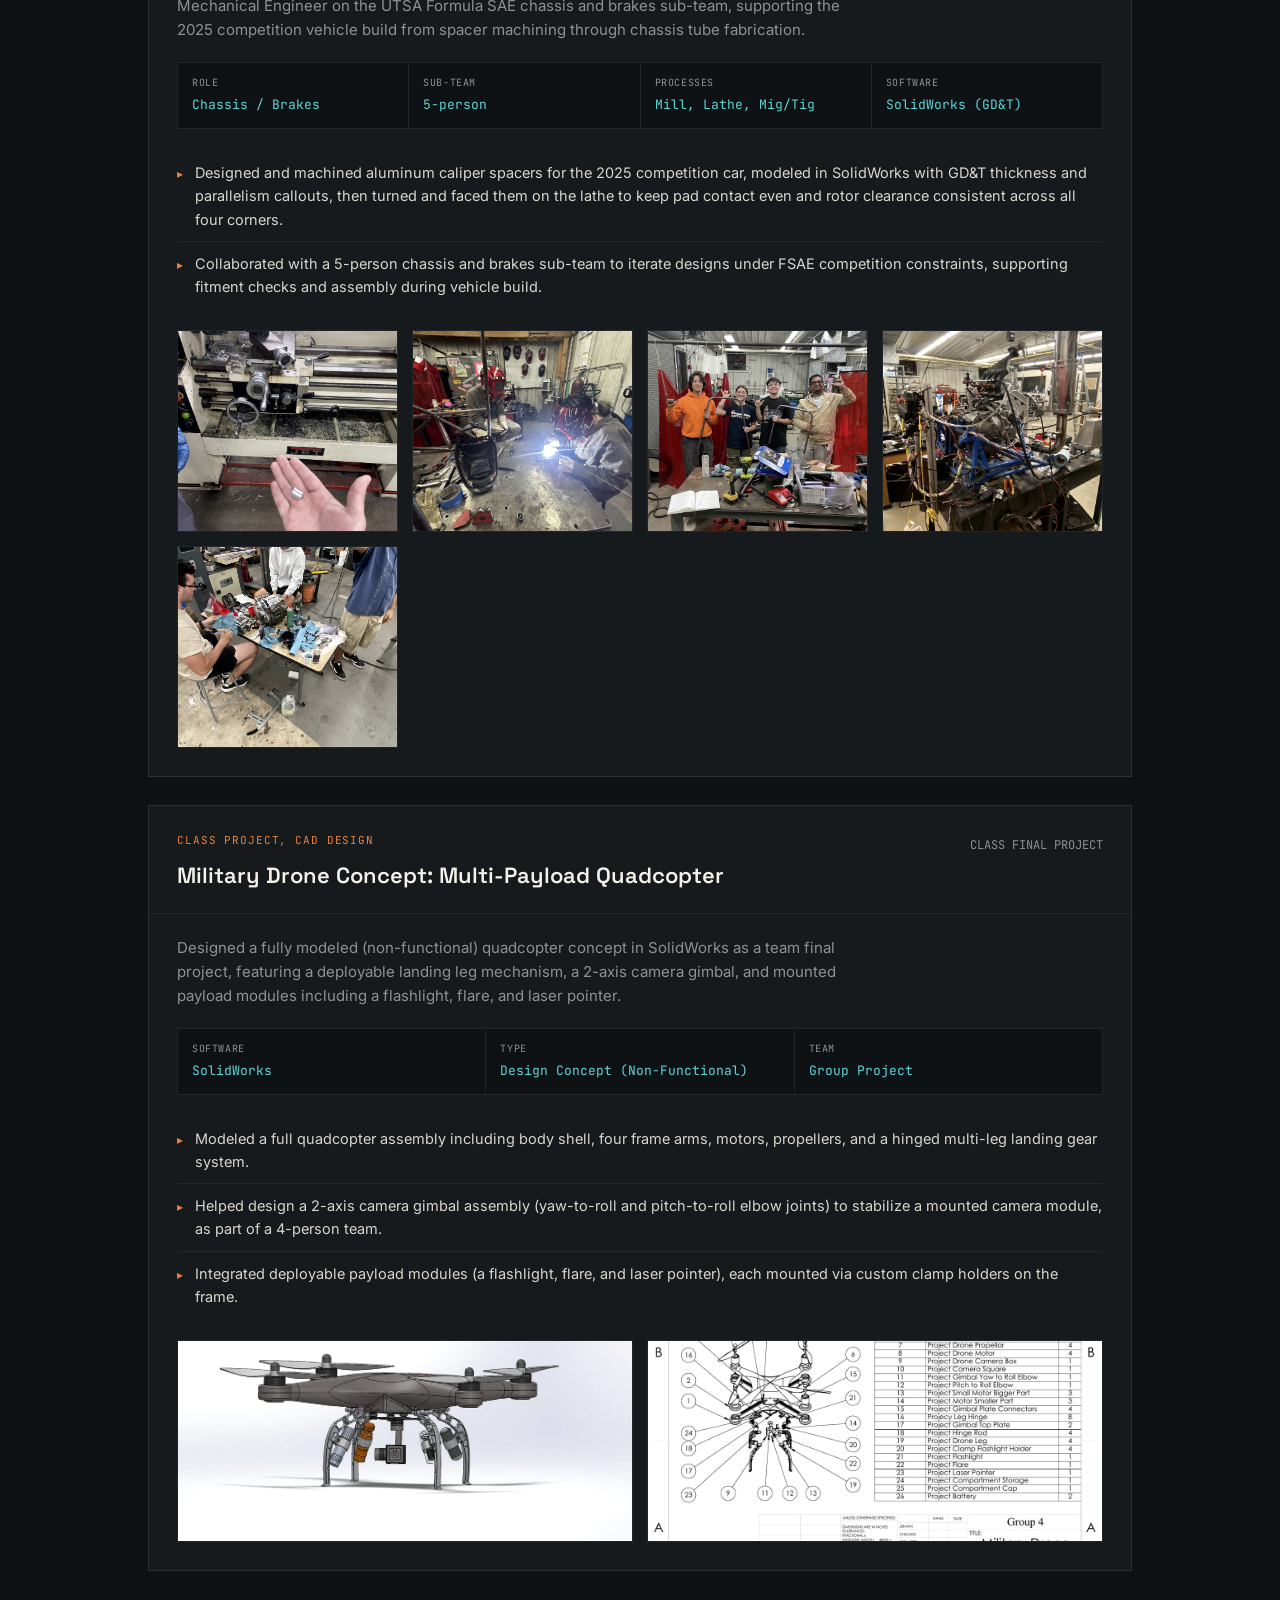
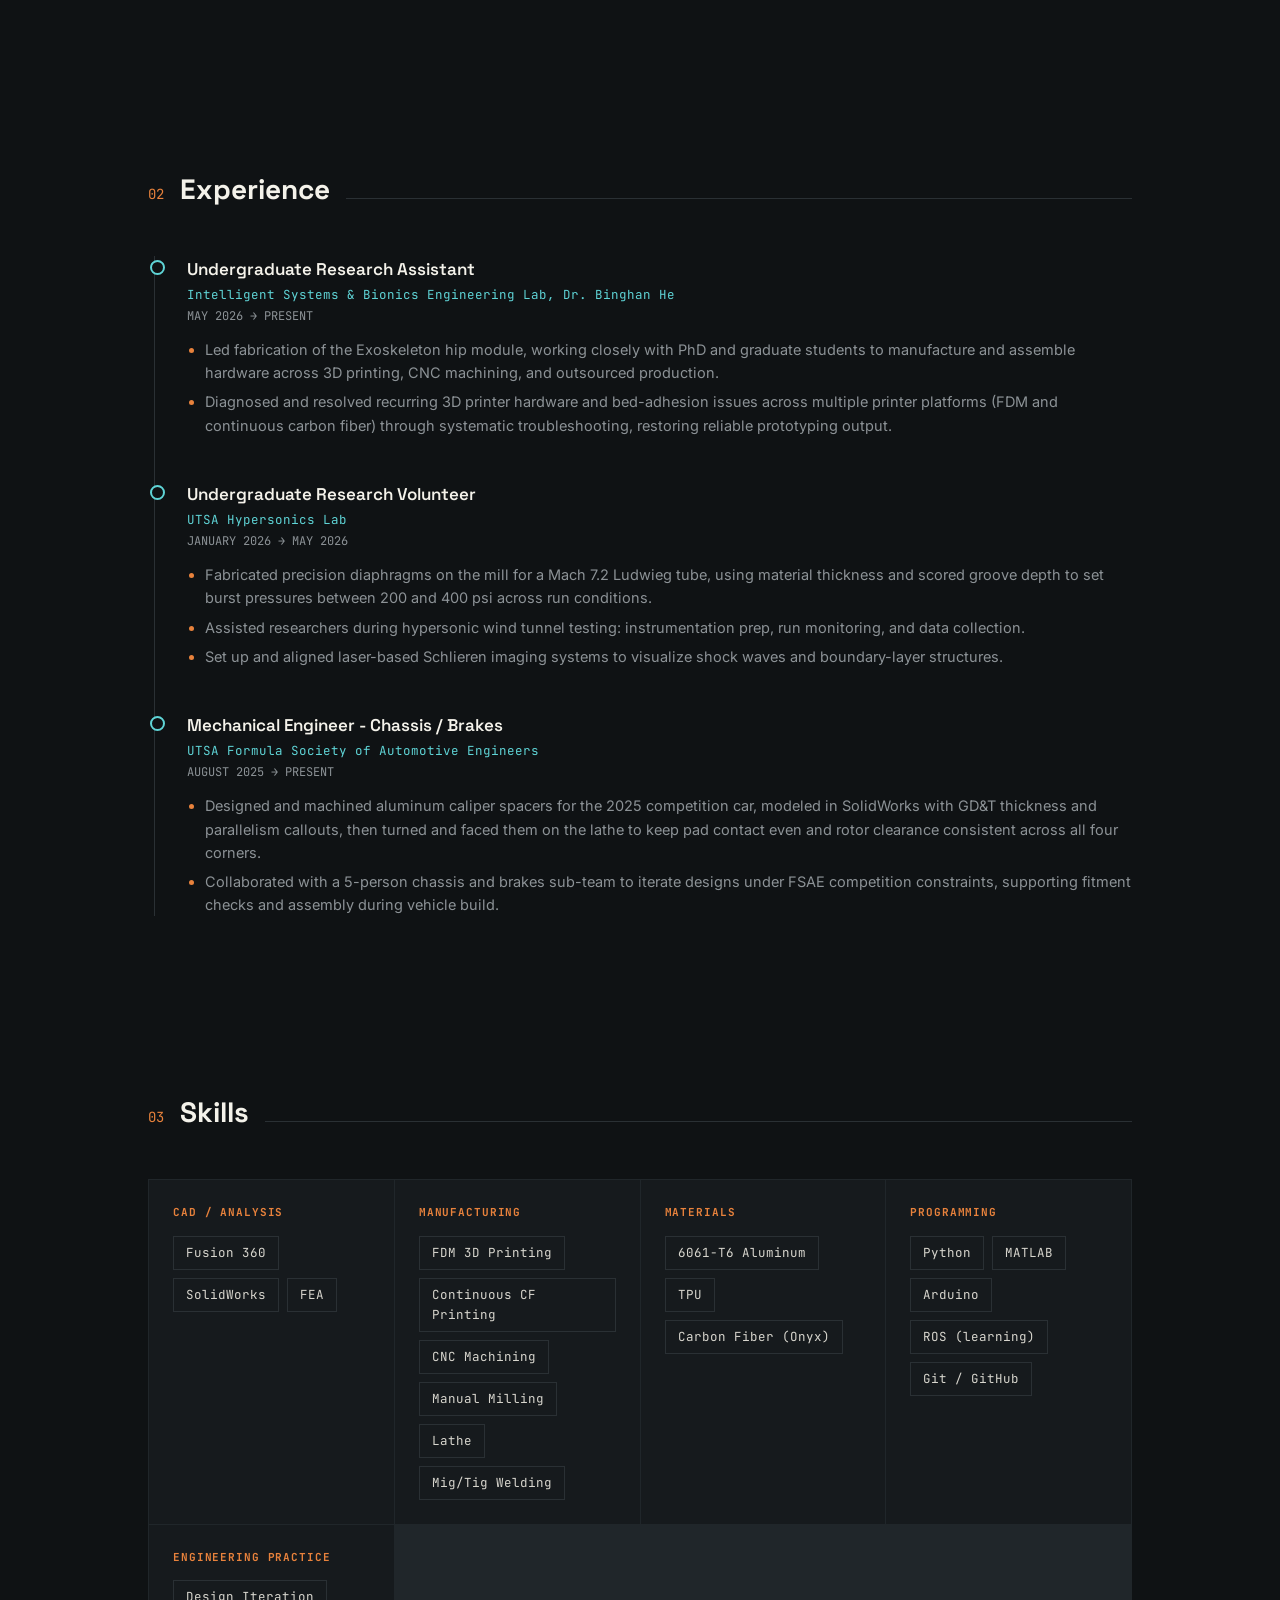
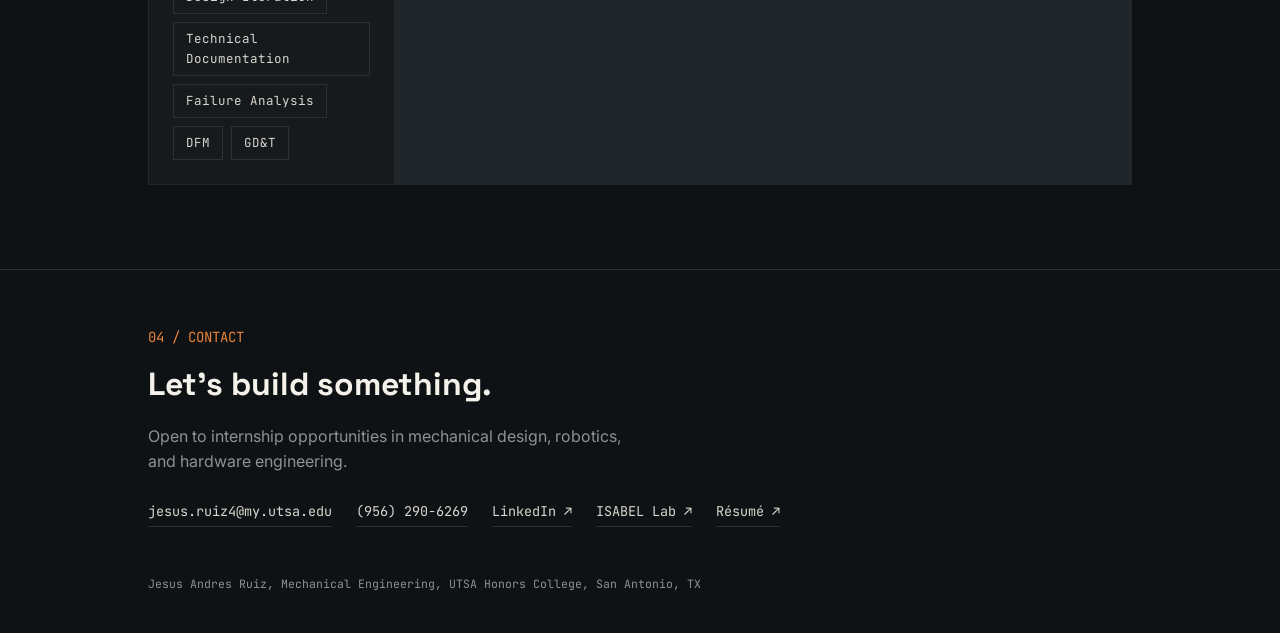
==== commit 01aff1f9: "Add Full Mechanical Assembly project with photos and videos New project card showcasing the complete" ====
--- a/index.html
+++ b/index.html
@@ -197,6 +197,7 @@
   .gallery{display:grid; grid-template-columns:repeat(auto-fit,minmax(220px,1fr)); gap:14px; margin-top:22px;}
   .gallery figure{margin:0; border:1px solid var(--line-soft); background:var(--bg); overflow:hidden;}
   .gallery img{width:100%; height:200px; object-fit:cover; display:block; filter:grayscale(15%) contrast(1.05); transition:filter .2s, transform .3s; cursor:zoom-in;}
+  .gallery video{width:100%; height:200px; object-fit:cover; display:block; background:#000;}
   .gallery figure:hover img{filter:grayscale(0%) contrast(1.1); transform:scale(1.03);}
   .gallery figcaption{font-family:'JetBrains Mono',monospace; font-size:11px; color:var(--text-dim); padding:9px 12px; border-top:1px solid var(--line-soft);}
 
@@ -293,6 +294,50 @@
       <div class="sec-line"></div>
     </div>
 
+    <!-- FULL ASSEMBLY -->
+    <div class="project">
+      <div class="project-head">
+        <div>
+          <div class="project-tag">Exoskeleton, Full Assembly</div>
+          <h3 class="project-title">Full Mechanical Assembly</h3>
+        </div>
+        <div class="project-date">JUNE 2026 → PRESENT</div>
+      </div>
+      <div class="project-body">
+        <p class="project-summary">Assembled the complete mechanical chain for the lower-limb exoskeleton leg, combining the hip bracket, thigh link, and ankle module built in earlier iterations into one wearable structure.</p>
+
+        <div class="spec-grid">
+          <div class="spec-cell"><div class="k">Status</div><div class="v">Mechanical complete</div></div>
+          <div class="spec-cell"><div class="k">Next step</div><div class="v">Motor electronics</div></div>
+          <div class="spec-cell"><div class="k">Role</div><div class="v">Assembly / Fit check</div></div>
+        </div>
+
+        <ul class="findings">
+          <li>Assembled the full mechanical chain from the hip bracket through the carbon fiber thigh link to the ankle module, combining parts fabricated across earlier iterations.</li>
+          <li>Fit-checked the assembly on body, adjusting strap tension and hip alignment for comfortable wear and clearance through a walking range of motion.</li>
+          <li>Next step is wiring and integrating the drive motor electronics to bring the assembly from a mechanical mockup to a powered system.</li>
+        </ul>
+
+        <div class="gallery">
+          <figure>
+            <img src="images/25-full-mechanical-assembly-of-the-lower-limb-exoskeleton.jpg" alt="Full mechanical assembly of the lower-limb exoskeleton" loading="lazy">
+          </figure>
+          <figure>
+            <img src="images/26-assembling-the-leg-module-while-seated.jpg" alt="Assembling the leg module while seated" loading="lazy">
+          </figure>
+          <figure>
+            <img src="images/27-full-assembly-fitted-and-worn-on-the-leg.jpg" alt="Full assembly fitted and worn on the leg" loading="lazy">
+          </figure>
+          <figure>
+            <video src="images/28-assembly-process-clip-1.mp4" controls playsinline preload="metadata" aria-label="Fitting the knee brace while seated"></video>
+          </figure>
+          <figure>
+            <video src="images/29-assembly-process-clip-2.mp4" controls playsinline preload="metadata" aria-label="Range of motion test wearing the full assembly"></video>
+          </figure>
+        </div>
+      </div>
+    </div>
+
     <!-- HIP MODULE -->
     <div class="project">
       <div class="project-head">
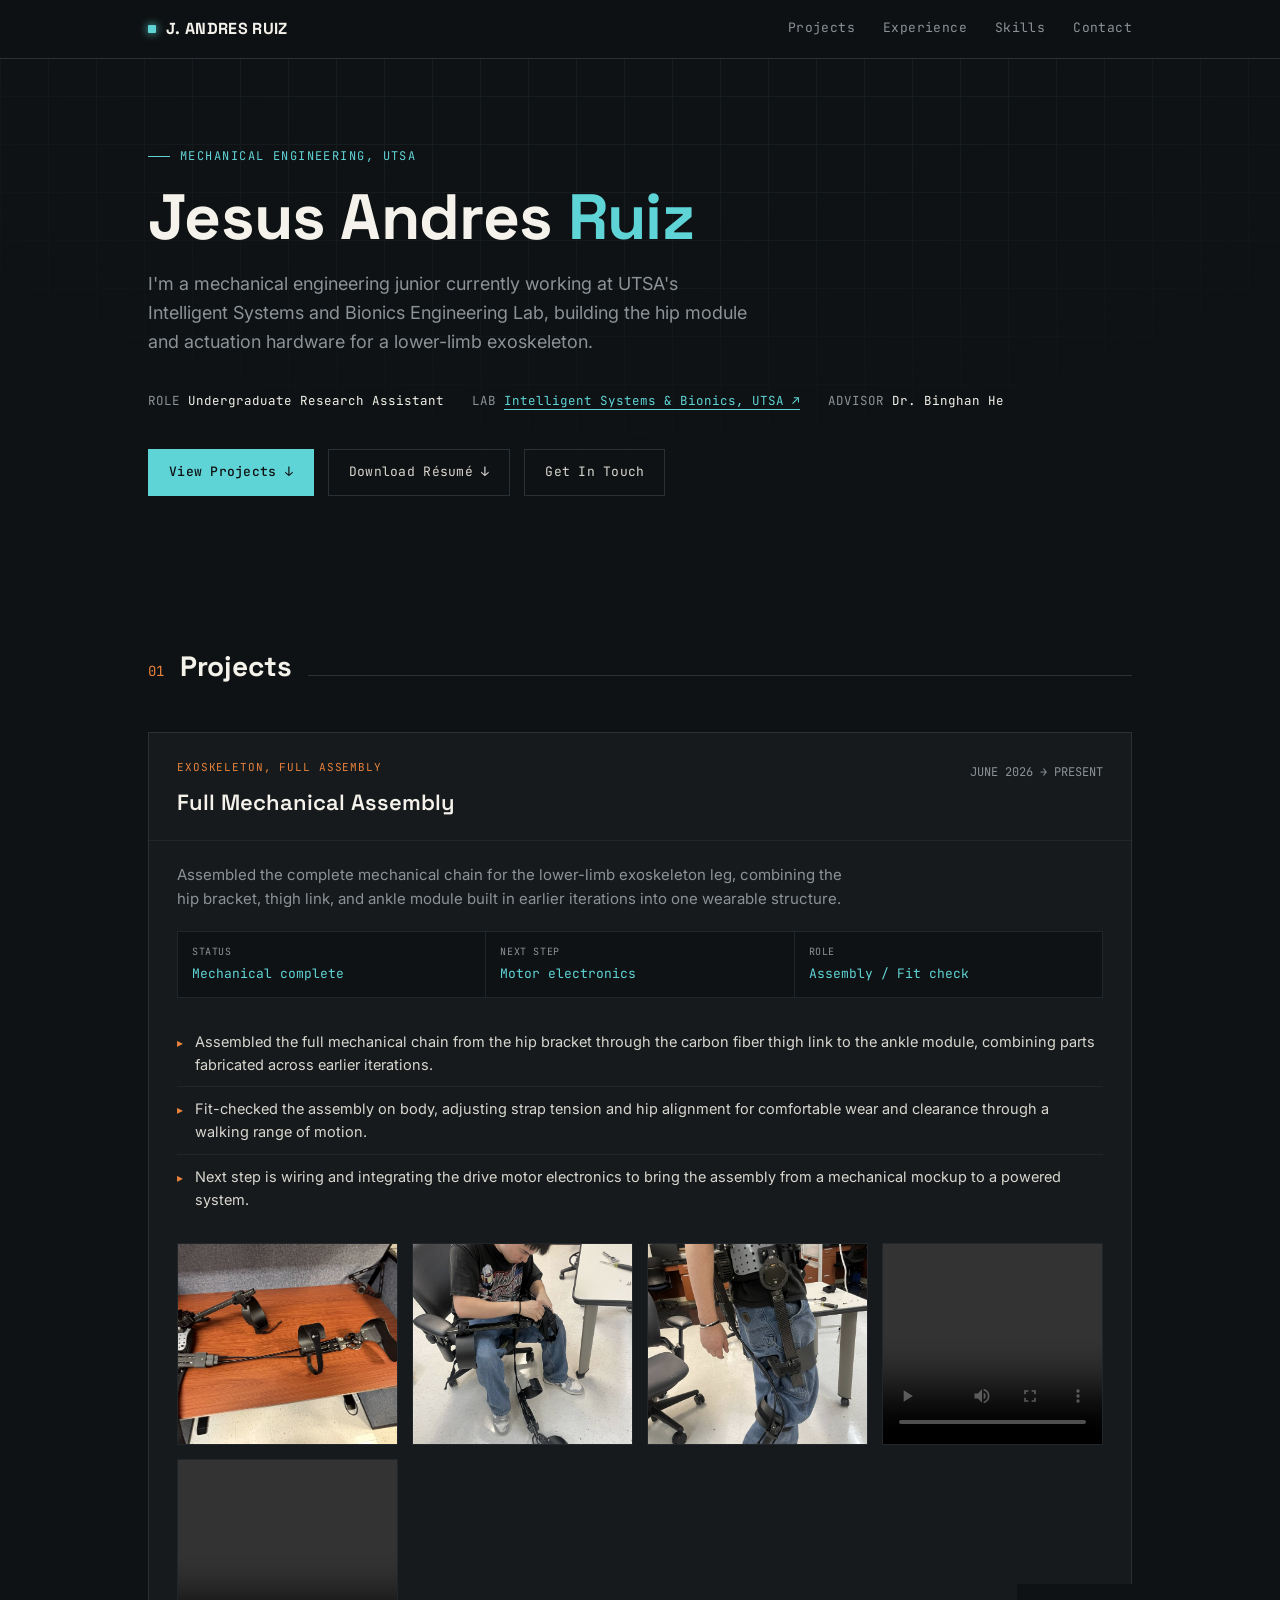
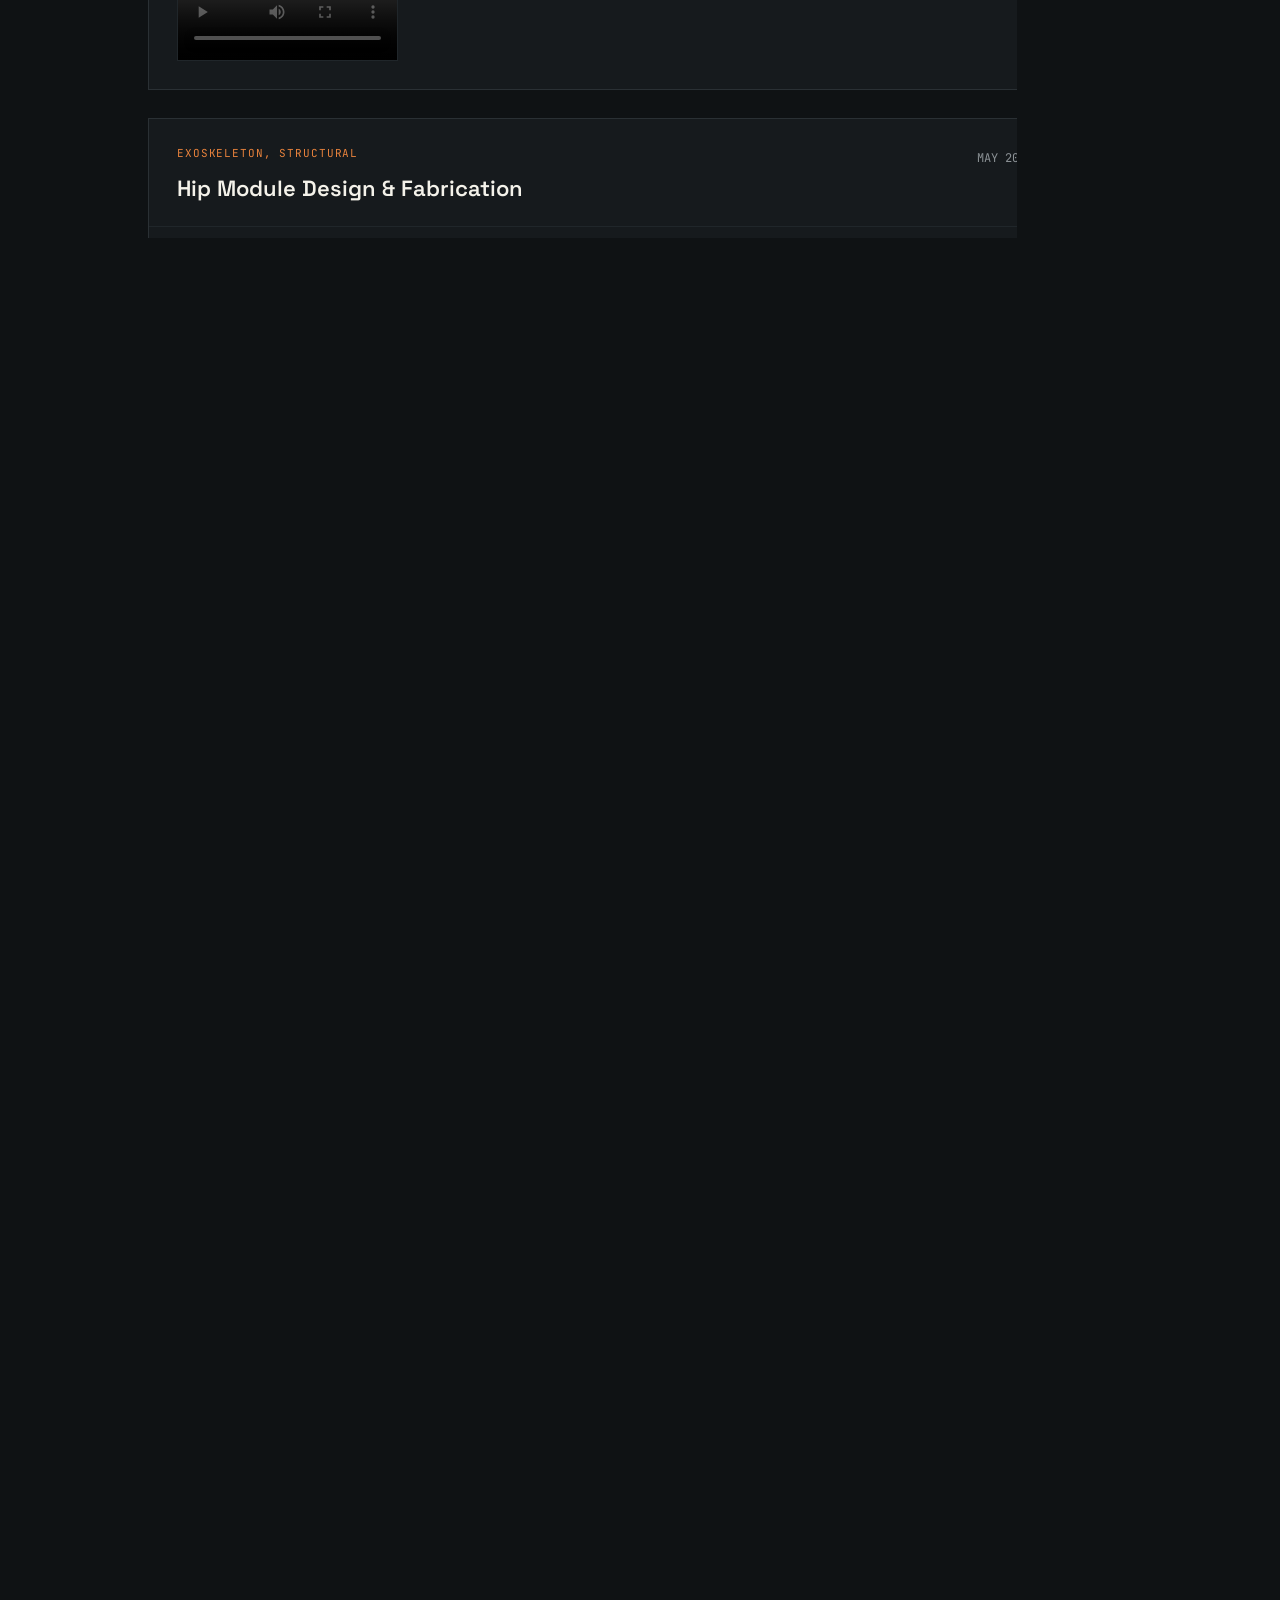
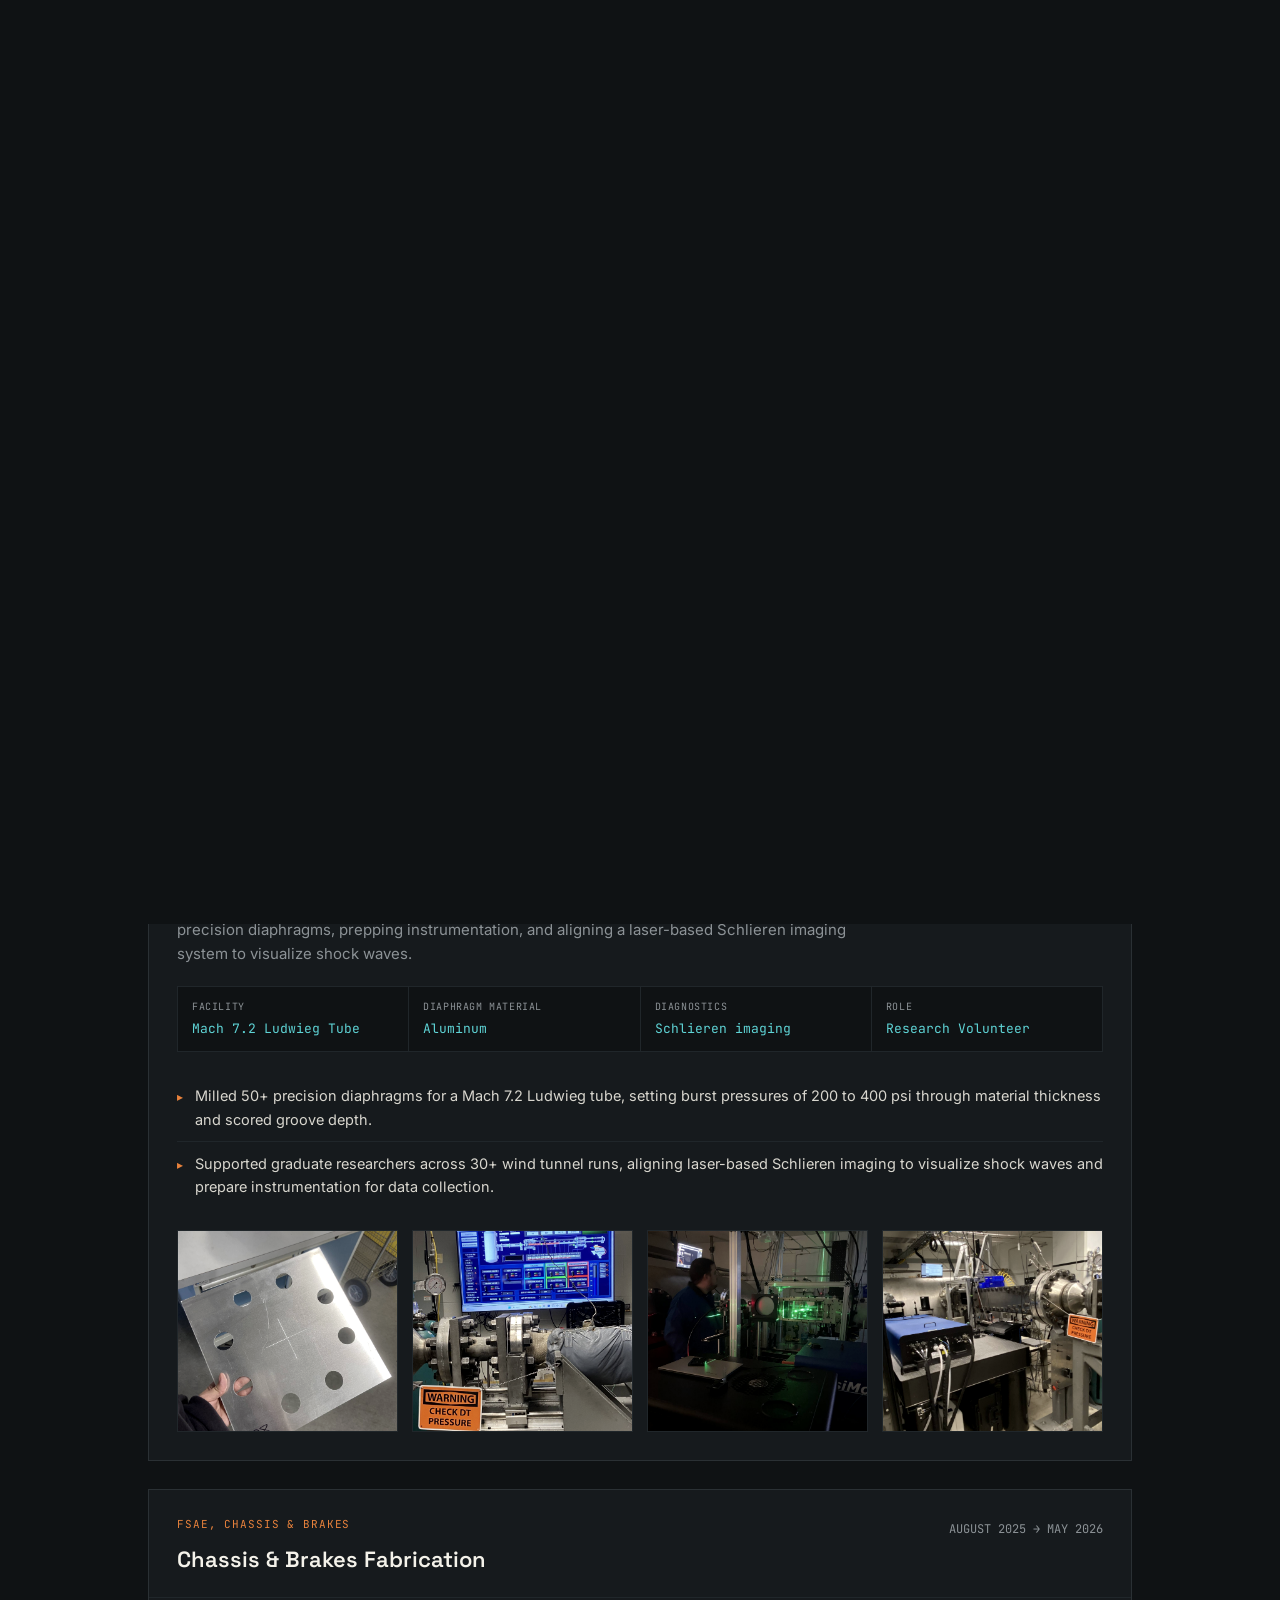
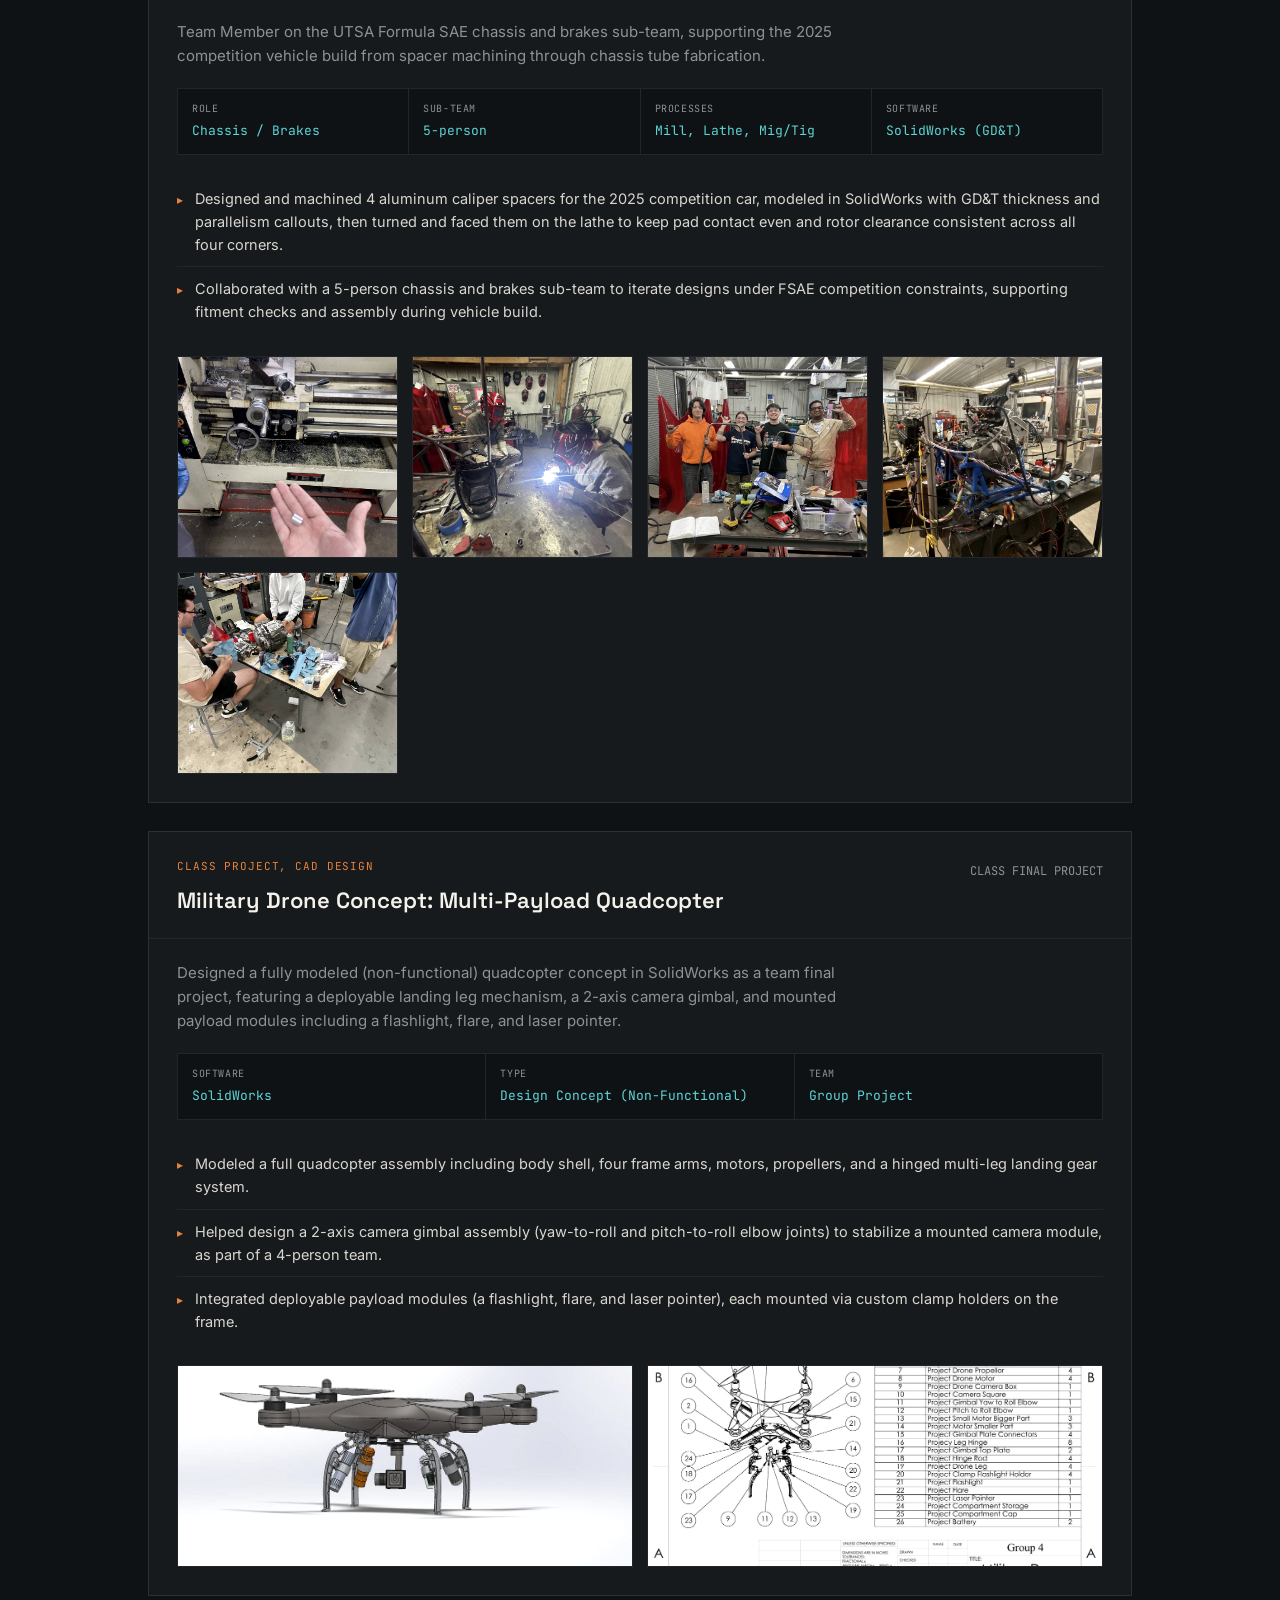
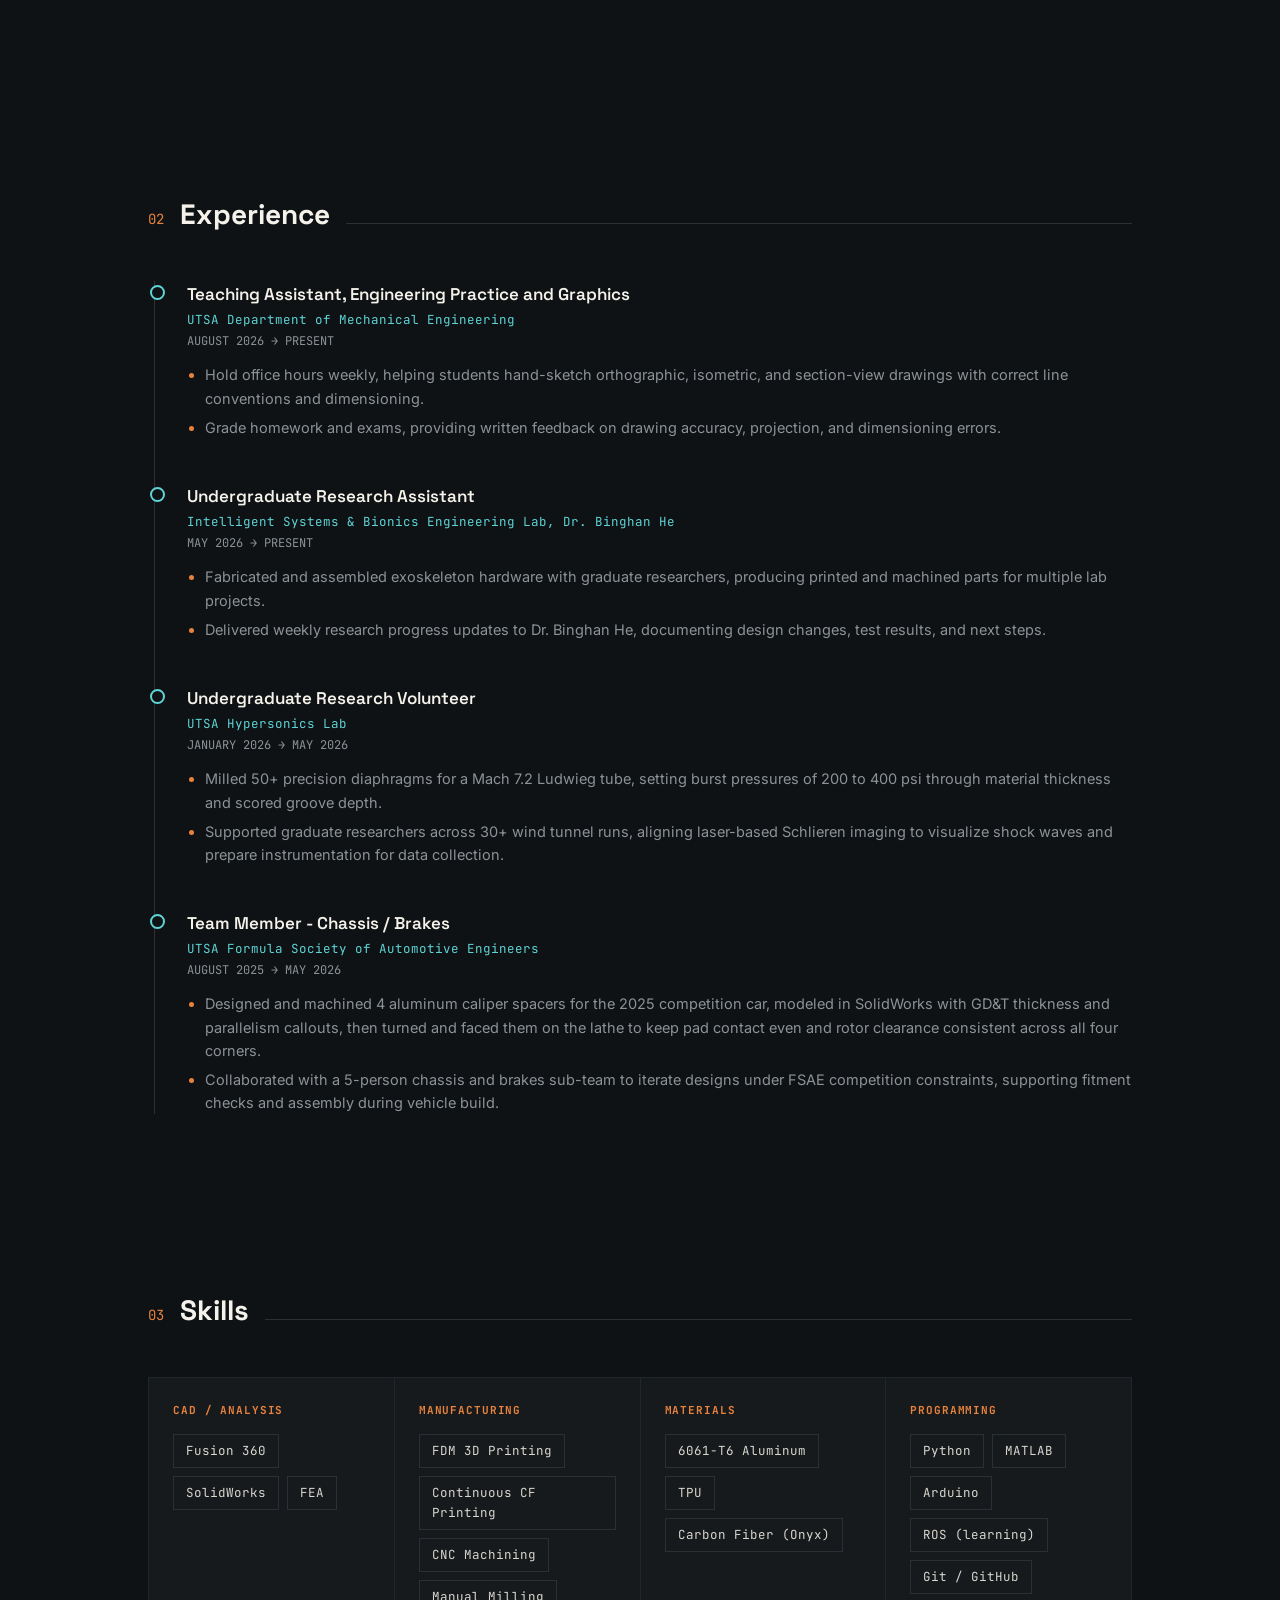
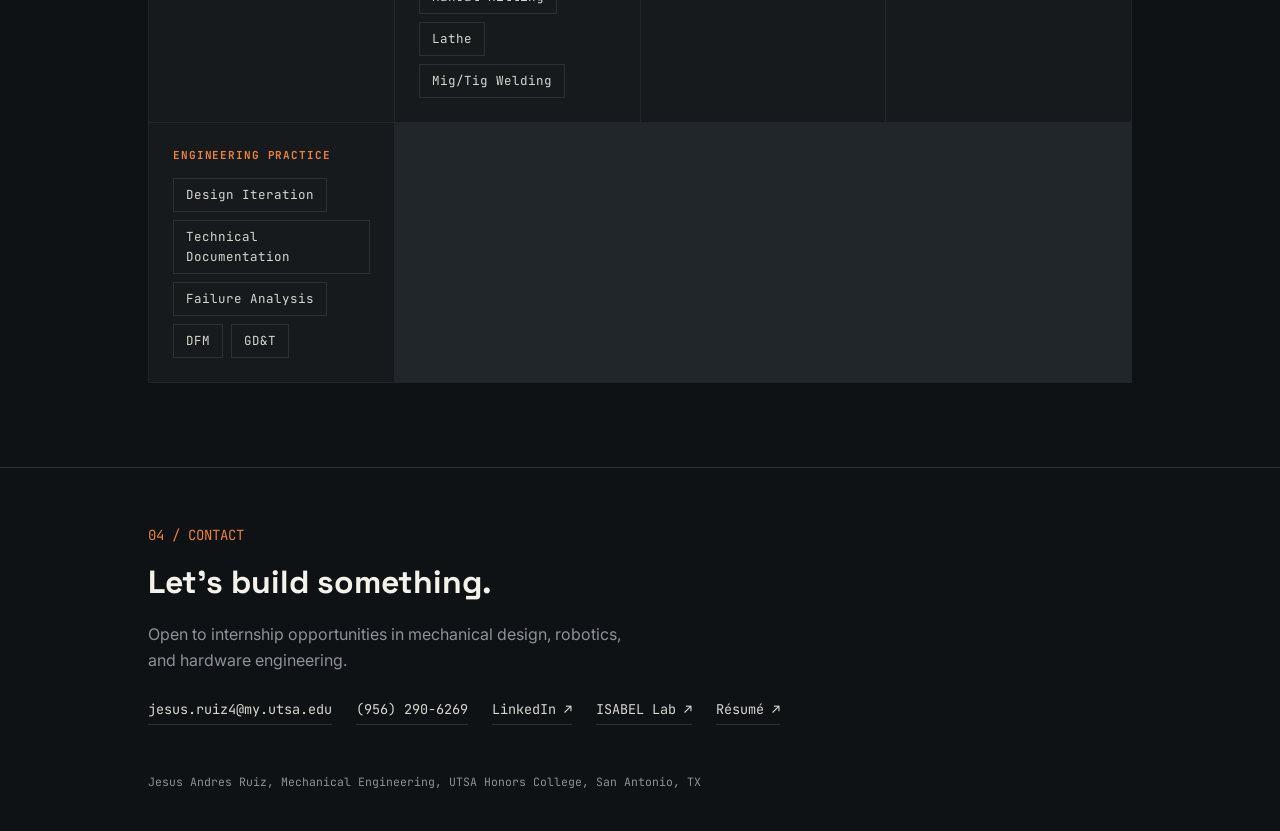
==== commit aa6a02d3: "Reconcile site content with updated resume - Add missing Teaching Assistant role to Experience - Fix" ====
--- a/index.html
+++ b/index.html
@@ -357,8 +357,8 @@
         </div>
 
         <ul class="findings">
-          <li>Diagnosed a fractured PLA hip cuff and cracked cuff slider, tracing the failure to a high-stress zone at the strut interface. Those findings directly shaped the reinforced carbon fiber redesign.</li>
-          <li>Redesigned the hip abductor from scratch after the PLA prototype, validating the new geometry with FEA before committing to final material.</li>
+          <li>Diagnosed a fractured PLA hip cuff and cracked cuff slider, tracing the failure to a high-stress zone at the strut interface. Those findings directly shaped a reinforced carbon fiber redesign across 4 components, each validated in Fusion 360 with static stress simulation.</li>
+          <li>Redesigned the hip abductor from scratch after the PLA prototype, iterating through 3 revisions before finalizing it as a machined, anodized 6061-T6 aluminum part, cutting peak von Mises stress 20% and widening internal fillets from 1.0 to 1.6 mm for CNC tooling.</li>
           <li>Milled and hand-finished carbon fiber struts in the machine shop, working through drilling-speed failures (one strut cracked) and post-processing exposed fiber for safe wear.</li>
           <li>Caught and corrected a 200-micron shoulder screw bore tolerance issue caused by anodizing buildup on outsourced aluminum parts before it reached final assembly.</li>
           <li>Designed custom motor mounts for both AK60-6 and AK80 actuators to validate fit against the strut assembly on a mechanical breadboard.</li>
@@ -403,7 +403,7 @@
         <div class="project-date">MAY 2026 → PRESENT</div>
       </div>
       <div class="project-body">
-        <p class="project-summary">Prototyped the Bowden cable transmission that lets the ankle's drive motor sit proximally on the leg instead of at the joint itself, directly cutting the distal mass a wearer has to swing with every step.</p>
+        <p class="project-summary">Prototyped the Bowden cable transmission that moves the 485 g ankle actuator off the distal leg to sit proximally instead, directly cutting the distal mass a wearer has to swing with every step.</p>
 
         <div class="spec-grid">
           <div class="spec-cell"><div class="k">Function</div><div class="v">Remote actuation</div></div>
@@ -413,9 +413,9 @@
         </div>
 
         <ul class="findings">
-          <li>Designed, printed, and compared two TPU cable insert geometries (tapered and straight) to evaluate cable routing smoothness and fit.</li>
+          <li>Designed, printed, and tested two TPU cable insert geometries (tapered and straight), selecting the tapered design for better cable routing and fit.</li>
           <li>Assembled the full carriage: sliding rail, motor mount plate, and dual-tube guide block, iterating through early print failures to improve reliability.</li>
-          <li>Working with a graduate student on the broader transmission system, contributing prototype design and hands-on assembly.</li>
+          <li>Working with graduate researchers on the broader transmission system, contributing prototype design and hands-on assembly.</li>
         </ul>
 
         <div class="gallery">
@@ -458,9 +458,8 @@
         </div>
 
         <ul class="findings">
-          <li>Fabricated precision diaphragms on the mill for a Mach 7.2 Ludwieg tube, using material thickness and scored groove depth to set burst pressures between 200 and 400 psi across run conditions.</li>
-          <li>Assisted researchers during hypersonic wind tunnel testing: instrumentation prep, run monitoring, and data collection.</li>
-          <li>Set up and aligned laser-based Schlieren imaging systems to visualize shock waves and boundary-layer structures.</li>
+          <li>Milled 50+ precision diaphragms for a Mach 7.2 Ludwieg tube, setting burst pressures of 200 to 400 psi through material thickness and scored groove depth.</li>
+          <li>Supported graduate researchers across 30+ wind tunnel runs, aligning laser-based Schlieren imaging to visualize shock waves and prepare instrumentation for data collection.</li>
         </ul>
 
         <div class="gallery">
@@ -487,10 +486,10 @@
           <div class="project-tag">FSAE, Chassis &amp; Brakes</div>
           <h3 class="project-title">Chassis &amp; Brakes Fabrication</h3>
         </div>
-        <div class="project-date">AUGUST 2025 → PRESENT</div>
+        <div class="project-date">AUGUST 2025 → MAY 2026</div>
       </div>
       <div class="project-body">
-        <p class="project-summary">Mechanical Engineer on the UTSA Formula SAE chassis and brakes sub-team, supporting the 2025 competition vehicle build from spacer machining through chassis tube fabrication.</p>
+        <p class="project-summary">Team Member on the UTSA Formula SAE chassis and brakes sub-team, supporting the 2025 competition vehicle build from spacer machining through chassis tube fabrication.</p>
 
         <div class="spec-grid">
           <div class="spec-cell"><div class="k">Role</div><div class="v">Chassis / Brakes</div></div>
@@ -500,7 +499,7 @@
         </div>
 
         <ul class="findings">
-          <li>Designed and machined aluminum caliper spacers for the 2025 competition car, modeled in SolidWorks with GD&amp;T thickness and parallelism callouts, then turned and faced them on the lathe to keep pad contact even and rotor clearance consistent across all four corners.</li>
+          <li>Designed and machined 4 aluminum caliper spacers for the 2025 competition car, modeled in SolidWorks with GD&amp;T thickness and parallelism callouts, then turned and faced them on the lathe to keep pad contact even and rotor clearance consistent across all four corners.</li>
           <li>Collaborated with a 5-person chassis and brakes sub-team to iterate designs under FSAE competition constraints, supporting fitment checks and assembly during vehicle build.</li>
         </ul>
 
@@ -572,12 +571,22 @@
 
     <div class="tl">
       <div class="tl-item">
+        <div class="tl-role">Teaching Assistant, Engineering Practice and Graphics</div>
+        <div class="tl-org">UTSA Department of Mechanical Engineering</div>
+        <div class="tl-date">AUGUST 2026 → PRESENT</div>
+        <ul>
+          <li>Hold office hours weekly, helping students hand-sketch orthographic, isometric, and section-view drawings with correct line conventions and dimensioning.</li>
+          <li>Grade homework and exams, providing written feedback on drawing accuracy, projection, and dimensioning errors.</li>
+        </ul>
+      </div>
+
+      <div class="tl-item">
         <div class="tl-role">Undergraduate Research Assistant</div>
         <div class="tl-org">Intelligent Systems &amp; Bionics Engineering Lab, Dr. Binghan He</div>
         <div class="tl-date">MAY 2026 → PRESENT</div>
         <ul>
-          <li>Led fabrication of the Exoskeleton hip module, working closely with PhD and graduate students to manufacture and assemble hardware across 3D printing, CNC machining, and outsourced production.</li>
-          <li>Diagnosed and resolved recurring 3D printer hardware and bed-adhesion issues across multiple printer platforms (FDM and continuous carbon fiber) through systematic troubleshooting, restoring reliable prototyping output.</li>
+          <li>Fabricated and assembled exoskeleton hardware with graduate researchers, producing printed and machined parts for multiple lab projects.</li>
+          <li>Delivered weekly research progress updates to Dr. Binghan He, documenting design changes, test results, and next steps.</li>
         </ul>
       </div>
 
@@ -586,18 +595,17 @@
         <div class="tl-org">UTSA Hypersonics Lab</div>
         <div class="tl-date">JANUARY 2026 → MAY 2026</div>
         <ul>
-          <li>Fabricated precision diaphragms on the mill for a Mach 7.2 Ludwieg tube, using material thickness and scored groove depth to set burst pressures between 200 and 400 psi across run conditions.</li>
-          <li>Assisted researchers during hypersonic wind tunnel testing: instrumentation prep, run monitoring, and data collection.</li>
-          <li>Set up and aligned laser-based Schlieren imaging systems to visualize shock waves and boundary-layer structures.</li>
+          <li>Milled 50+ precision diaphragms for a Mach 7.2 Ludwieg tube, setting burst pressures of 200 to 400 psi through material thickness and scored groove depth.</li>
+          <li>Supported graduate researchers across 30+ wind tunnel runs, aligning laser-based Schlieren imaging to visualize shock waves and prepare instrumentation for data collection.</li>
         </ul>
       </div>
 
       <div class="tl-item">
-        <div class="tl-role">Mechanical Engineer - Chassis / Brakes</div>
+        <div class="tl-role">Team Member - Chassis / Brakes</div>
         <div class="tl-org">UTSA Formula Society of Automotive Engineers</div>
-        <div class="tl-date">AUGUST 2025 → PRESENT</div>
+        <div class="tl-date">AUGUST 2025 → MAY 2026</div>
         <ul>
-          <li>Designed and machined aluminum caliper spacers for the 2025 competition car, modeled in SolidWorks with GD&amp;T thickness and parallelism callouts, then turned and faced them on the lathe to keep pad contact even and rotor clearance consistent across all four corners.</li>
+          <li>Designed and machined 4 aluminum caliper spacers for the 2025 competition car, modeled in SolidWorks with GD&amp;T thickness and parallelism callouts, then turned and faced them on the lathe to keep pad contact even and rotor clearance consistent across all four corners.</li>
           <li>Collaborated with a 5-person chassis and brakes sub-team to iterate designs under FSAE competition constraints, supporting fitment checks and assembly during vehicle build.</li>
         </ul>
       </div>
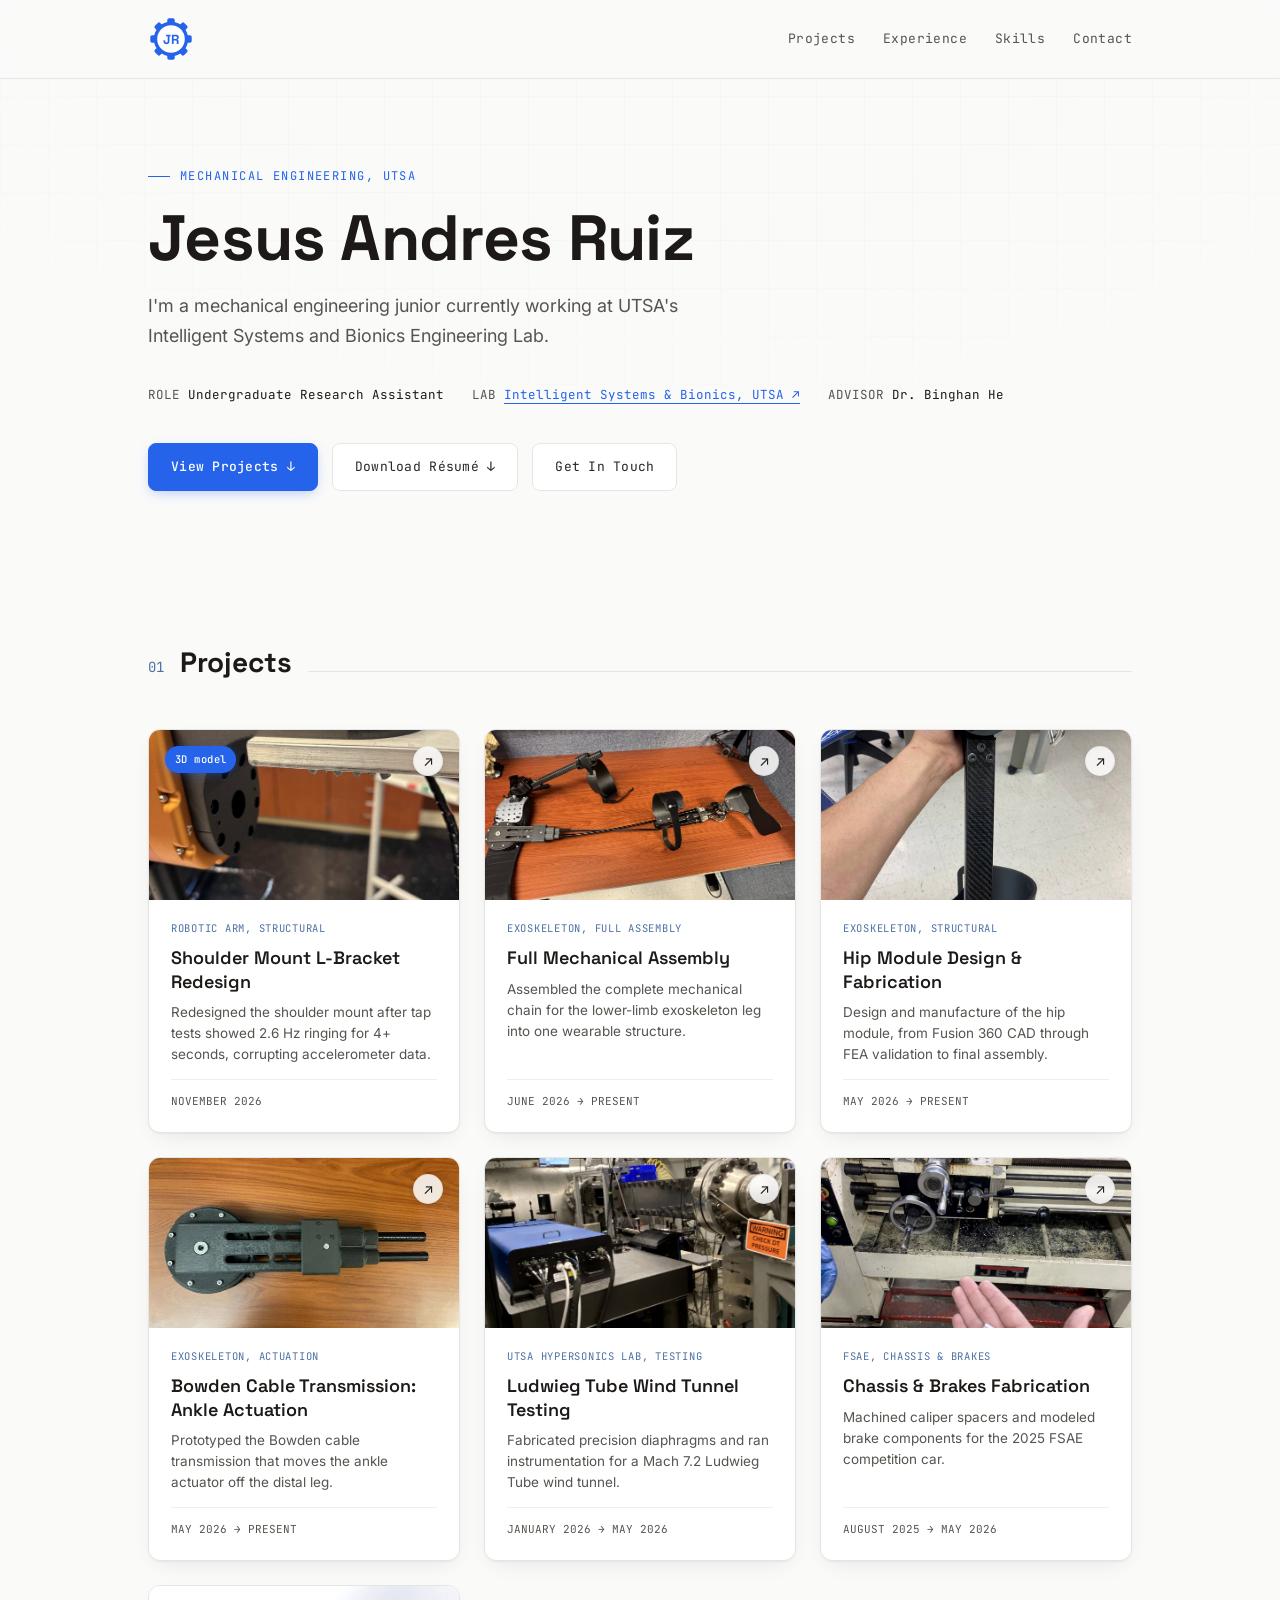
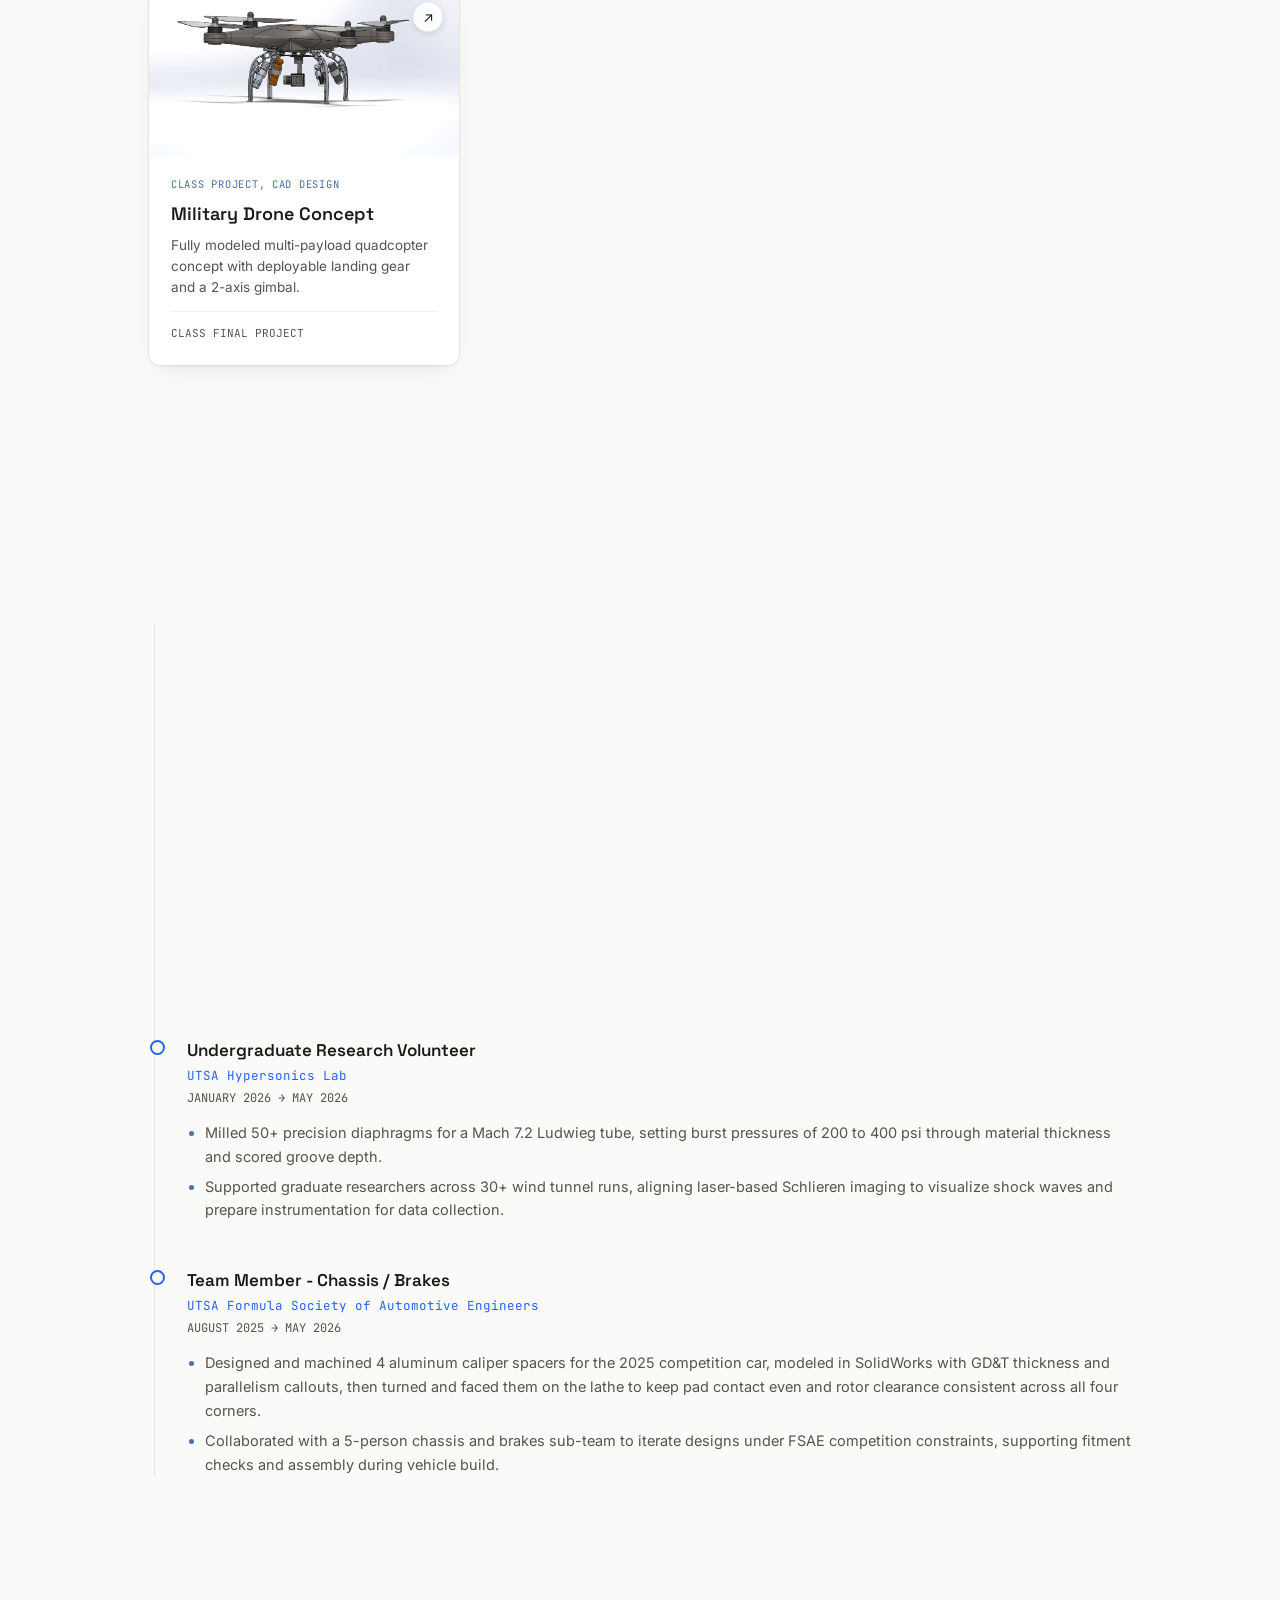
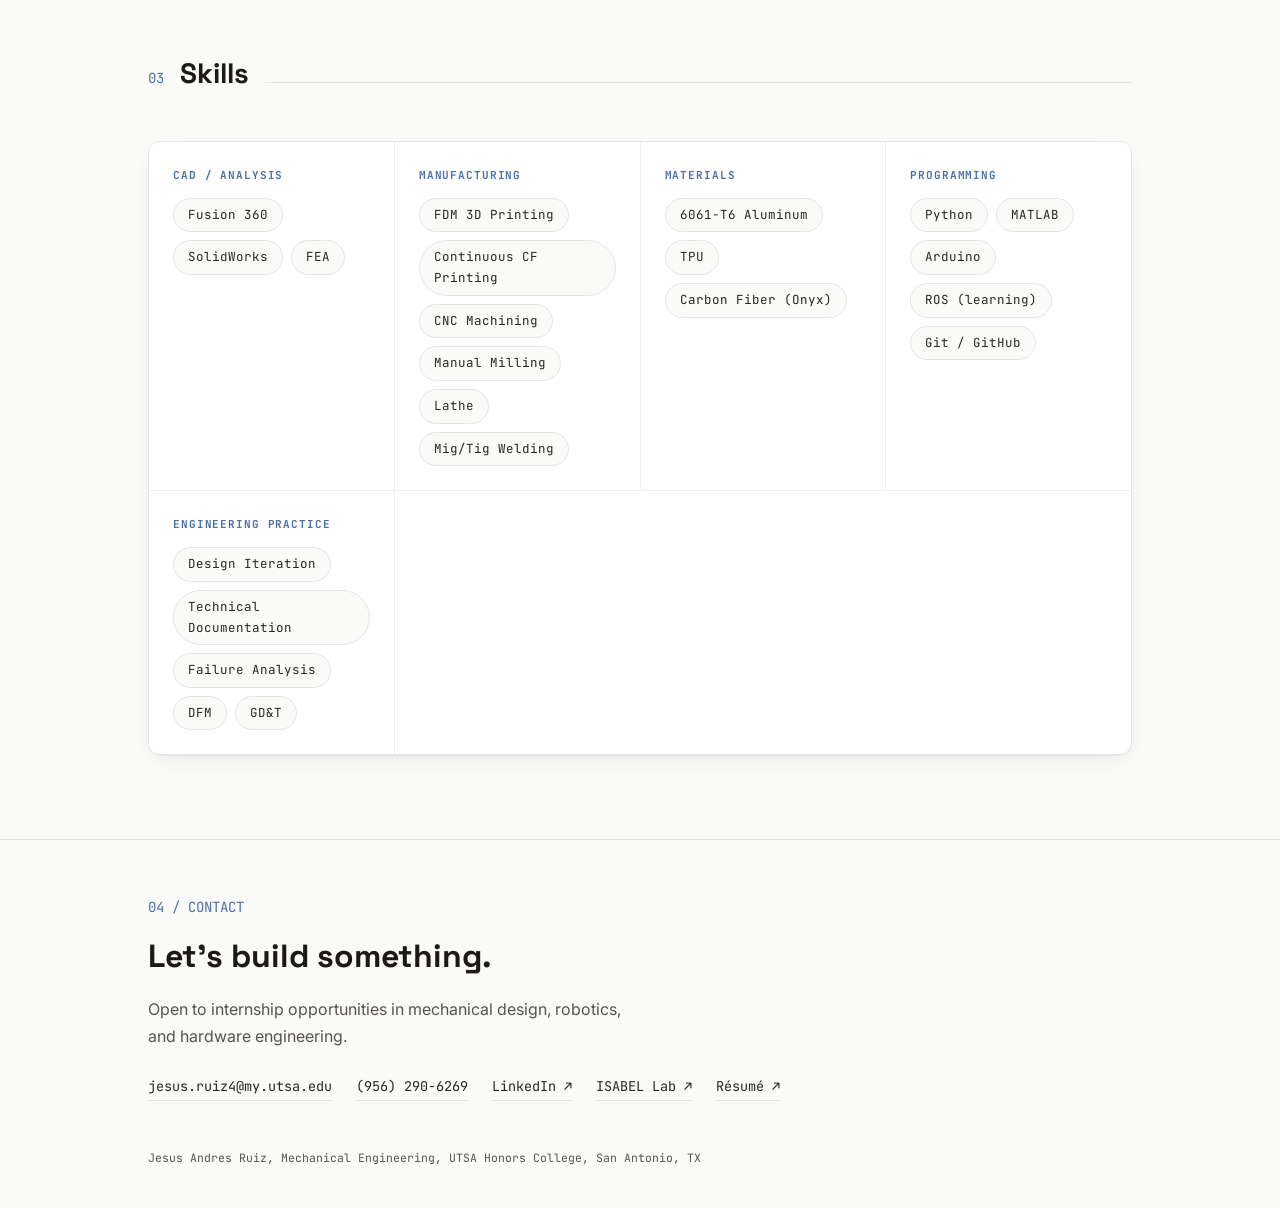
==== commit cbad4008: "Redesign site: project pages, light theme, gear logo, 3D bracket viewer Split the crowded projects s" ====
--- a/index.html
+++ b/index.html
@@ -11,239 +11,35 @@
 <meta property="og:url" content="https://jandresruiz84.github.io/">
 <meta property="og:image" content="https://jandresruiz84.github.io/images/08-assembled-hip-module-full-view.jpg">
 <meta name="twitter:card" content="summary_large_image">
-<link rel="icon" href="data:image/svg+xml,<svg xmlns=%22http://www.w3.org/2000/svg%22 viewBox=%220 0 100 100%22><text y=%22.9em%22 font-size=%2290%22>%E2%9A%99%EF%B8%8F</text></svg>">
-<style>
-  @import url('https://fonts.googleapis.com/css2?family=Space+Grotesk:wght@400;500;600;700&family=JetBrains+Mono:wght@400;500;700&family=Inter:wght@400;500;600&display=swap');
-
-  :root{
-    --bg:#0F1214;
-    --bg-panel:#161A1D;
-    --line:#2A3034;
-    --line-soft:#20262A;
-    --paper:#E8E4D8;
-    --cyan:#5FD4D6;
-    --orange:#E8823C;
-    --text:#D8D6CE;
-    --text-dim:#8C9296;
-    --text-bright:#F4F2EA;
-  }
-  *{box-sizing:border-box;}
-  html{scroll-behavior:smooth;}
-  body{
-    margin:0;
-    background:var(--bg);
-    color:var(--text);
-    font-family:'Inter',sans-serif;
-    line-height:1.6;
-  }
-  ::selection{background:var(--cyan);color:#0F1214;}
-
-  .mono{font-family:'JetBrains Mono',monospace;}
-
-  /* background grid */
-  .gridbg{
-    position:fixed; inset:0; z-index:0; pointer-events:none;
-    background-image:
-      linear-gradient(var(--line-soft) 1px, transparent 1px),
-      linear-gradient(90deg, var(--line-soft) 1px, transparent 1px);
-    background-size:48px 48px;
-    opacity:0.5;
-    -webkit-mask-image: radial-gradient(ellipse 80% 60% at 50% 0%, black 40%, transparent 90%);
-    mask-image: radial-gradient(ellipse 80% 60% at 50% 0%, black 40%, transparent 90%);
-  }
-
-  .wrap{max-width:1040px; margin:0 auto; padding:0 28px; position:relative; z-index:1;}
-
-  /* NAV */
-  nav{
-    position:sticky; top:0; z-index:50;
-    background:rgba(15,18,20,0.88);
-    backdrop-filter:blur(8px);
-    border-bottom:1px solid var(--line);
-  }
-  nav .wrap{display:flex; align-items:center; justify-content:space-between; padding-top:16px; padding-bottom:16px;}
-  .brand{font-family:'Space Grotesk',sans-serif; font-weight:700; font-size:16px; color:var(--text-bright); letter-spacing:0.02em; display:flex; align-items:center; gap:10px;}
-  .brand .dot{width:8px; height:8px; background:var(--cyan); border-radius:1px; box-shadow:0 0 8px var(--cyan);}
-  .navlinks{display:flex; gap:28px;}
-  .navlinks a{color:var(--text-dim); text-decoration:none; font-size:13px; font-family:'JetBrains Mono',monospace; letter-spacing:0.03em; transition:color .15s;}
-  .navlinks a:hover{color:var(--cyan);}
-  .navtoggle{display:none;}
-  @media (max-width:640px){
-    .navlinks{
-      display:none; position:absolute; top:100%; left:0; right:0;
-      flex-direction:column; gap:0; background:var(--bg-panel);
-      border-bottom:1px solid var(--line);
-    }
-    .navlinks.open{display:flex;}
-    .navlinks a{padding:14px 28px; border-top:1px solid var(--line-soft);}
-    .navtoggle{
-      display:flex; align-items:center; justify-content:center;
-      width:32px; height:32px; background:none; border:1px solid var(--line);
-      color:var(--text); cursor:pointer; padding:0;
-    }
-  }
-
-  /* HERO */
-  header.hero{padding:88px 0 64px; position:relative; z-index:1;}
-  .eyebrow{
-    font-family:'JetBrains Mono',monospace; font-size:12px; color:var(--cyan);
-    letter-spacing:0.12em; text-transform:uppercase; margin-bottom:18px;
-    display:flex; align-items:center; gap:10px;
-  }
-  .eyebrow::before{content:'';width:22px;height:1px;background:var(--cyan);display:inline-block;}
-  h1{
-    font-family:'Space Grotesk',sans-serif; font-weight:700;
-    font-size:clamp(38px,6vw,64px); line-height:1.04; color:var(--text-bright);
-    margin:0 0 20px; letter-spacing:-0.01em;
-  }
-  h1 .accent{color:var(--cyan);}
-  .lede{font-size:18px; color:var(--text-dim); max-width:600px; margin:0 0 34px;}
-  .hero-meta{display:flex; flex-wrap:wrap; gap:10px 28px; margin-bottom:38px;}
-  .hero-meta div{font-family:'JetBrains Mono',monospace; font-size:12.5px; color:var(--text-dim);}
-  .hero-meta span{color:var(--text-bright);}
-  .btnrow{display:flex; gap:14px; flex-wrap:wrap;}
-  .btn{
-    font-family:'JetBrains Mono',monospace; font-size:13px; padding:12px 20px;
-    border:1px solid var(--line); color:var(--text); text-decoration:none;
-    display:inline-flex; align-items:center; gap:8px; transition:all .15s;
-    letter-spacing:0.02em;
-  }
-  .btn.primary{background:var(--cyan); color:#0F1214; border-color:var(--cyan); font-weight:500;}
-  .btn.primary:hover{background:#7ee0e2;}
-  .btn:not(.primary):hover{border-color:var(--cyan); color:var(--cyan);}
-
-
-  section{padding:84px 0; position:relative; z-index:1;}
-  .sec-head{display:flex; align-items:baseline; gap:16px; margin-bottom:44px;}
-  .sec-num{font-family:'JetBrains Mono',monospace; color:var(--orange); font-size:14px;}
-  .sec-title{font-family:'Space Grotesk',sans-serif; font-weight:700; font-size:28px; color:var(--text-bright); margin:0;}
-  .sec-line{flex:1; height:1px; background:var(--line);}
-
-  /* PROJECT CARDS */
-  .project{
-    border:1px solid var(--line); background:var(--bg-panel);
-    margin-bottom:28px; position:relative; overflow:hidden;
-  }
-  .project::before{
-    content:''; position:absolute; top:0; left:0; width:3px; height:100%; background:var(--cyan);
-    opacity:0; transition:opacity .2s;
-  }
-  .project:hover::before{opacity:1;}
-  .project-head{
-    display:flex; justify-content:space-between; align-items:flex-start; gap:20px;
-    padding:26px 28px 20px; border-bottom:1px solid var(--line-soft); flex-wrap:wrap;
-  }
-  .project-tag{font-family:'JetBrains Mono',monospace; font-size:11px; color:var(--orange); letter-spacing:0.08em; margin-bottom:8px; text-transform:uppercase;}
-  .project-title{font-family:'Space Grotesk',sans-serif; font-weight:600; font-size:22px; color:var(--text-bright); margin:0;}
-  .project-date{font-family:'JetBrains Mono',monospace; font-size:12px; color:var(--text-dim); white-space:nowrap; padding-top:4px;}
-  .project-body{padding:22px 28px 28px;}
-  .project-summary{color:var(--text-dim); font-size:15px; margin:0 0 20px; max-width:680px;}
-  .spec-grid{
-    display:grid; grid-template-columns:repeat(auto-fit,minmax(140px,1fr));
-    gap:1px; background:var(--line-soft); margin-bottom:22px; border:1px solid var(--line-soft);
-  }
-  .spec-cell{background:var(--bg); padding:12px 14px;}
-  .spec-cell .k{font-family:'JetBrains Mono',monospace; font-size:10px; color:var(--text-dim); text-transform:uppercase; letter-spacing:0.06em; margin-bottom:4px;}
-  .spec-cell .v{font-family:'JetBrains Mono',monospace; font-size:13px; color:var(--cyan);}
-  .findings{list-style:none; margin:0; padding:0;}
-  .findings li{
-    display:flex; gap:12px; padding:10px 0; border-top:1px solid var(--line-soft); font-size:14.5px; color:var(--text);
-  }
-  .findings li:first-child{border-top:none;}
-  .findings li::before{content:'▸'; color:var(--orange); flex-shrink:0; font-size:12px; margin-top:3px;}
-
-  /* diagram visual element for hip module */
-  .diagram{
-    border:1px solid var(--line-soft); background:var(--bg); padding:24px;
-    margin-bottom:22px; display:flex; align-items:center; justify-content:center;
-  }
-
-  /* EXPERIENCE timeline */
-  .tl{border-left:1px solid var(--line); margin-left:6px; padding-left:32px;}
-  .tl-item{position:relative; padding-bottom:38px;}
-  .tl-item:last-child{padding-bottom:0;}
-  .tl-item::before{
-    content:''; position:absolute; left:-37px; top:4px; width:11px; height:11px;
-    background:var(--bg); border:2px solid var(--cyan); border-radius:50%;
-  }
-  .tl-role{font-family:'Space Grotesk',sans-serif; font-weight:600; font-size:17px; color:var(--text-bright); margin:0 0 2px;}
-  .tl-org{font-family:'JetBrains Mono',monospace; font-size:12.5px; color:var(--cyan); margin-bottom:2px;}
-  .tl-date{font-family:'JetBrains Mono',monospace; font-size:12px; color:var(--text-dim); margin-bottom:12px;}
-  .tl-item ul{margin:0; padding-left:18px; color:var(--text-dim); font-size:14.5px;}
-  .tl-item ul li{margin-bottom:6px;}
-  .tl-item ul li::marker{color:var(--orange);}
-
-  /* SKILLS */
-  .skillblocks{display:grid; grid-template-columns:repeat(auto-fit,minmax(220px,1fr)); gap:1px; background:var(--line-soft); border:1px solid var(--line-soft);}
-  .skillblock{background:var(--bg-panel); padding:24px;}
-  .skillblock h4{font-family:'JetBrains Mono',monospace; font-size:11px; color:var(--orange); text-transform:uppercase; letter-spacing:0.08em; margin:0 0 14px;}
-  .chiprow{display:flex; flex-wrap:wrap; gap:8px;}
-  .chip{
-    font-family:'JetBrains Mono',monospace; font-size:12.5px; color:var(--text);
-    border:1px solid var(--line); padding:6px 12px;
-  }
-
-  /* CONTACT / FOOTER */
-  footer{border-top:1px solid var(--line); padding:56px 0 40px;}
-  .contact-title{font-family:'Space Grotesk',sans-serif; font-weight:700; font-size:32px; color:var(--text-bright); margin:0 0 14px;}
-  .contact-row{display:flex; gap:24px; flex-wrap:wrap; margin-top:26px;}
-  .contact-row a{color:var(--text); text-decoration:none; font-family:'JetBrains Mono',monospace; font-size:13.5px; border-bottom:1px solid var(--line); padding-bottom:3px; transition:color .15s, border-color .15s;}
-  .contact-row a:hover{color:var(--cyan); border-color:var(--cyan);}
-  .foot-note{margin-top:48px; font-family:'JetBrains Mono',monospace; font-size:11.5px; color:var(--text-dim);}
-
-
-
-
-  .gallery{display:grid; grid-template-columns:repeat(auto-fit,minmax(220px,1fr)); gap:14px; margin-top:22px;}
-  .gallery figure{margin:0; border:1px solid var(--line-soft); background:var(--bg); overflow:hidden;}
-  .gallery img{width:100%; height:200px; object-fit:cover; display:block; filter:grayscale(15%) contrast(1.05); transition:filter .2s, transform .3s; cursor:zoom-in;}
-  .gallery video{width:100%; height:200px; object-fit:cover; display:block; background:#000;}
-  .gallery figure:hover img{filter:grayscale(0%) contrast(1.1); transform:scale(1.03);}
-  .gallery figcaption{font-family:'JetBrains Mono',monospace; font-size:11px; color:var(--text-dim); padding:9px 12px; border-top:1px solid var(--line-soft);}
-
-  /* LIGHTBOX */
-  .lightbox{
-    position:fixed; inset:0; background:rgba(15,18,20,0.94); z-index:1000;
-    display:none; align-items:center; justify-content:center; flex-direction:column;
-    gap:16px; padding:40px; cursor:zoom-out;
-  }
-  .lightbox.open{display:flex;}
-  .lightbox img{max-width:90vw; max-height:78vh; object-fit:contain; border:1px solid var(--line); cursor:default;}
-  .lightbox .cap{font-family:'JetBrains Mono',monospace; font-size:13px; color:var(--text-dim); text-align:center; max-width:640px;}
-  .lightbox .close{
-    position:absolute; top:20px; right:28px; font-family:'JetBrains Mono',monospace;
-    font-size:24px; color:var(--text-dim); background:none; border:none; cursor:pointer;
-  }
-  .lightbox .close:hover{color:var(--cyan);}
-
-  @media (max-width:640px){
-    header.hero{padding:64px 0 44px;}
-    section{padding:56px 0;}
-    .project-head{padding:20px 20px 16px;}
-    .project-body{padding:18px 20px 22px;}
-  }
-
-  @media print{
-    * { -webkit-print-color-adjust:exact !important; print-color-adjust:exact !important; filter:none !important; }
-    nav, .btnrow, .lightbox, .navtoggle { display:none !important; }
-    .gridbg { display:none !important; }
-    header.hero { padding:0 0 40px; }
-    section { padding:36px 0; }
-    .sec-head, .tl-item, .skillblocks { page-break-inside:avoid; }
-    .gallery figure { page-break-inside:avoid; }
-    .gallery img { height:160px; }
-    .contact-row { gap:14px 20px; }
-    .foot-note { margin-top:16px; }
-  }
-</style>
+<link rel="icon" type="image/svg+xml" href="favicon.svg">
+<link rel="stylesheet" href="styles.css">
+<script>
+  (function(){
+    var d = document.documentElement;
+    d.classList.add('js');
+    try {
+      if (sessionStorage.getItem('introSeen')) d.classList.add('no-intro');
+      else sessionStorage.setItem('introSeen', '1');
+    } catch (e) {}
+  })();
+</script>
 </head>
 <body>
 
+<div class="intro" id="intro" aria-hidden="true">
+  <svg class="logo intro-logo" viewBox="0 0 40 40"><g class="gear"><circle cx="20" cy="20" r="15"/><rect x="16.75" y="2" width="6.5" height="6.5" rx="1.5"/><rect x="16.75" y="2" width="6.5" height="6.5" rx="1.5" transform="rotate(45 20 20)"/><rect x="16.75" y="2" width="6.5" height="6.5" rx="1.5" transform="rotate(90 20 20)"/><rect x="16.75" y="2" width="6.5" height="6.5" rx="1.5" transform="rotate(135 20 20)"/><rect x="16.75" y="2" width="6.5" height="6.5" rx="1.5" transform="rotate(180 20 20)"/><rect x="16.75" y="2" width="6.5" height="6.5" rx="1.5" transform="rotate(225 20 20)"/><rect x="16.75" y="2" width="6.5" height="6.5" rx="1.5" transform="rotate(270 20 20)"/><rect x="16.75" y="2" width="6.5" height="6.5" rx="1.5" transform="rotate(315 20 20)"/></g><circle class="hub" cx="20" cy="20" r="12"/><text x="20" y="24" text-anchor="middle">JR</text></svg>
+  <div class="intro-name">Jesus Andres Ruiz</div>
+  <div class="intro-bar"><span></span></div>
+</div>
+<script>
+  document.getElementById('intro').addEventListener('click', function(){ this.classList.add('skip'); });
+</script>
+
 <div class="gridbg"></div>
 
 <nav>
   <div class="wrap">
-    <div class="brand"><span class="dot"></span>J. ANDRES RUIZ</div>
+    <a class="brand" href="#" aria-label="Jesus Andres Ruiz, home"><svg class="logo" viewBox="0 0 40 40" aria-hidden="true"><g class="gear"><circle cx="20" cy="20" r="15"/><rect x="16.75" y="2" width="6.5" height="6.5" rx="1.5"/><rect x="16.75" y="2" width="6.5" height="6.5" rx="1.5" transform="rotate(45 20 20)"/><rect x="16.75" y="2" width="6.5" height="6.5" rx="1.5" transform="rotate(90 20 20)"/><rect x="16.75" y="2" width="6.5" height="6.5" rx="1.5" transform="rotate(135 20 20)"/><rect x="16.75" y="2" width="6.5" height="6.5" rx="1.5" transform="rotate(180 20 20)"/><rect x="16.75" y="2" width="6.5" height="6.5" rx="1.5" transform="rotate(225 20 20)"/><rect x="16.75" y="2" width="6.5" height="6.5" rx="1.5" transform="rotate(270 20 20)"/><rect x="16.75" y="2" width="6.5" height="6.5" rx="1.5" transform="rotate(315 20 20)"/></g><circle class="hub" cx="20" cy="20" r="12"/><text x="20" y="24" text-anchor="middle">JR</text></svg></a>
     <button class="navtoggle" id="navtoggle" aria-label="Toggle navigation" aria-expanded="false">☰</button>
     <div class="navlinks" id="navlinks">
       <a href="#projects">Projects</a>
@@ -272,7 +68,7 @@
   <div class="wrap">
     <div class="eyebrow">Mechanical Engineering, UTSA</div>
     <h1>Jesus Andres <span class="accent">Ruiz</span></h1>
-    <p class="lede">I'm a mechanical engineering junior currently working at UTSA's Intelligent Systems and Bionics Engineering Lab, building the hip module and actuation hardware for a lower-limb exoskeleton.</p>
+    <p class="lede">I'm a mechanical engineering junior currently working at UTSA's Intelligent Systems and Bionics Engineering Lab.</p>
     <div class="hero-meta">
       <div>ROLE <span>Undergraduate Research Assistant</span></div>
       <div>LAB <span><a href="https://www.isabe-lab.com/home" target="_blank" style="color:var(--cyan); text-decoration:none; border-bottom:1px solid var(--cyan);">Intelligent Systems &amp; Bionics, UTSA ↗</a></span></div>
@@ -294,270 +90,87 @@
       <div class="sec-line"></div>
     </div>
 
-    <!-- FULL ASSEMBLY -->
-    <div class="project">
-      <div class="project-head">
-        <div>
-          <div class="project-tag">Exoskeleton, Full Assembly</div>
-          <h3 class="project-title">Full Mechanical Assembly</h3>
-        </div>
-        <div class="project-date">JUNE 2026 → PRESENT</div>
-      </div>
-      <div class="project-body">
-        <p class="project-summary">Assembled the complete mechanical chain for the lower-limb exoskeleton leg, combining the hip bracket, thigh link, and ankle module built in earlier iterations into one wearable structure.</p>
-
-        <div class="spec-grid">
-          <div class="spec-cell"><div class="k">Status</div><div class="v">Mechanical complete</div></div>
-          <div class="spec-cell"><div class="k">Next step</div><div class="v">Motor electronics</div></div>
-          <div class="spec-cell"><div class="k">Role</div><div class="v">Assembly / Fit check</div></div>
-        </div>
-
-        <ul class="findings">
-          <li>Assembled the full mechanical chain from the hip bracket through the carbon fiber thigh link to the ankle module, combining parts fabricated across earlier iterations.</li>
-          <li>Fit-checked the assembly on body, adjusting strap tension and hip alignment for comfortable wear and clearance through a walking range of motion.</li>
-          <li>Next step is wiring and integrating the drive motor electronics to bring the assembly from a mechanical mockup to a powered system.</li>
-        </ul>
-
-        <div class="gallery">
-          <figure>
-            <img src="images/25-full-mechanical-assembly-of-the-lower-limb-exoskeleton.jpg" alt="Full mechanical assembly of the lower-limb exoskeleton" loading="lazy">
-          </figure>
-          <figure>
-            <img src="images/26-assembling-the-leg-module-while-seated.jpg" alt="Assembling the leg module while seated" loading="lazy">
-          </figure>
-          <figure>
-            <img src="images/27-full-assembly-fitted-and-worn-on-the-leg.jpg" alt="Full assembly fitted and worn on the leg" loading="lazy">
-          </figure>
-          <figure>
-            <video src="images/28-assembly-process-clip-1.mp4" controls playsinline preload="metadata" aria-label="Fitting the knee brace while seated"></video>
-          </figure>
-          <figure>
-            <video src="images/29-assembly-process-clip-2.mp4" controls playsinline preload="metadata" aria-label="Range of motion test wearing the full assembly"></video>
-          </figure>
-        </div>
-      </div>
-    </div>
-
-    <!-- HIP MODULE -->
-    <div class="project">
-      <div class="project-head">
-        <div>
-          <div class="project-tag">Exoskeleton, Structural</div>
-          <h3 class="project-title">Hip Module Design &amp; Fabrication</h3>
-        </div>
-        <div class="project-date">MAY 2026 → PRESENT</div>
-      </div>
-      <div class="project-body">
-        <p class="project-summary">Led design and manufacture of the hip module for the Exoskeleton platform, from Fusion 360 CAD through FEA validation, 3D printing, CNC machining, and final assembly, iterating through several real structural failures along the way.</p>
-
-        <div class="spec-grid">
-          <div class="spec-cell"><div class="k">CAD / Analysis</div><div class="v">Fusion 360, FEA</div></div>
-          <div class="spec-cell"><div class="k">Materials</div><div class="v">PLA → Onyx → CF</div></div>
-          <div class="spec-cell"><div class="k">Processes</div><div class="v">FDM, CF print, CNC</div></div>
-        </div>
-
-        <ul class="findings">
-          <li>Diagnosed a fractured PLA hip cuff and cracked cuff slider, tracing the failure to a high-stress zone at the strut interface. Those findings directly shaped a reinforced carbon fiber redesign across 4 components, each validated in Fusion 360 with static stress simulation.</li>
-          <li>Redesigned the hip abductor from scratch after the PLA prototype, iterating through 3 revisions before finalizing it as a machined, anodized 6061-T6 aluminum part, cutting peak von Mises stress 20% and widening internal fillets from 1.0 to 1.6 mm for CNC tooling.</li>
-          <li>Milled and hand-finished carbon fiber struts in the machine shop, working through drilling-speed failures (one strut cracked) and post-processing exposed fiber for safe wear.</li>
-          <li>Caught and corrected a 200-micron shoulder screw bore tolerance issue caused by anodizing buildup on outsourced aluminum parts before it reached final assembly.</li>
-          <li>Designed custom motor mounts for both AK60-6 and AK80 actuators to validate fit against the strut assembly on a mechanical breadboard.</li>
-          <li>Machined and anodized the abduction bracket in 6061-T6 aluminum, the finished version of the part after resolving tolerance and hole-spacing issues found in earlier iterations.</li>
-        </ul>
-        <div class="gallery">
-          <figure>
-            <img src="images/01-fusion-360-cad-model-of-abduction-leg-block.jpg" alt="Fusion 360 CAD model of abduction leg block" loading="lazy">
-          </figure>
-          <figure>
-            <img src="images/02-fusion-360-cad-model-of-ak60-6-motor-bracket.jpg" alt="3D printed thigh cuff shell" loading="lazy">
-          </figure>
-          <figure>
-            <img src="images/03-fea-static-stress-simulation-of-motor-bracket.jpg" alt="Starting FEA analysis on a solid version of the hip abductor" loading="lazy">
-          </figure>
-          <figure>
-            <img src="images/04-milling-holes-into-carbon-fiber-strut-on-mill.jpg" alt="Milling holes into carbon fiber strut on mill" loading="lazy">
-          </figure>
-          <figure>
-            <img src="images/05-3d-printed-thigh-cuff-shell.jpg" alt="Carbon fiber ankle strut" loading="lazy">
-          </figure>
-          <figure>
-            <img src="images/07-assembled-hip-module-worn-on-leg.jpg" alt="Assembled AK60-6 and AK80 motor mounts" loading="lazy">
-          </figure>
-          <figure>
-            <img src="images/08-assembled-hip-module-full-view.jpg" alt="Assembled hip module full view" loading="lazy">
-          </figure>
-          <figure>
-            <img src="images/09-anodized-6061-t6-aluminum-abduction-bracket.jpg" alt="Anodized 6061-T6 aluminum abduction bracket" loading="lazy">
-          </figure>
-        </div>
-      </div>
-    </div>
-
-    <!-- BOWDEN CABLE -->
-    <div class="project">
-      <div class="project-head">
-        <div>
-          <div class="project-tag">Exoskeleton, Actuation</div>
-          <h3 class="project-title">Bowden Cable Transmission: Ankle Actuation</h3>
-        </div>
-        <div class="project-date">MAY 2026 → PRESENT</div>
-      </div>
-      <div class="project-body">
-        <p class="project-summary">Prototyped the Bowden cable transmission that moves the 485 g ankle actuator off the distal leg to sit proximally instead, directly cutting the distal mass a wearer has to swing with every step.</p>
-
-        <div class="spec-grid">
-          <div class="spec-cell"><div class="k">Function</div><div class="v">Remote actuation</div></div>
-          <div class="spec-cell"><div class="k">Insert material</div><div class="v">TPU (flexible)</div></div>
-          <div class="spec-cell"><div class="k">Variants tested</div><div class="v">Tapered / Straight</div></div>
-          <div class="spec-cell"><div class="k">Guide</div><div class="v">Dual carbon fiber tube</div></div>
-        </div>
-
-        <ul class="findings">
-          <li>Designed, printed, and tested two TPU cable insert geometries (tapered and straight), selecting the tapered design for better cable routing and fit.</li>
-          <li>Assembled the full carriage: sliding rail, motor mount plate, and dual-tube guide block, iterating through early print failures to improve reliability.</li>
-          <li>Working with graduate researchers on the broader transmission system, contributing prototype design and hands-on assembly.</li>
-        </ul>
-
-        <div class="gallery">
-          <figure>
-            <img src="images/06-assembled-ak60-6-and-ak80-motor-mounts-on-breadboard-plate.jpg" alt="3D printed ankle footplate" loading="lazy">
-          </figure>
-          <figure>
-            <img src="images/10-exploded-component-diagram-of-bowden-cable-transmission-with.jpg" alt="Exploded component diagram of Bowden cable transmission with material callouts" loading="lazy">
-          </figure>
-          <figure>
-            <img src="images/11-four-3d-printed-tpu-cable-inserts-tapered-and-straight-varia.jpg" alt="Four 3D printed TPU cable inserts, tapered and straight variants" loading="lazy">
-          </figure>
-          <figure>
-            <img src="images/12-assembled-bowden-cable-transmission-with-motor-housing-front.jpg" alt="Assembled Bowden cable transmission with motor housing, front view" loading="lazy">
-          </figure>
-          <figure>
-            <img src="images/13-assembled-bowden-cable-transmission-with-motor-housing-back.jpg" alt="Assembled Bowden cable transmission with motor housing, back view" loading="lazy">
-          </figure>
-        </div>
-      </div>
-    </div>
-
-    <!-- HYPERSONICS LAB -->
-    <div class="project">
-      <div class="project-head">
-        <div>
-          <div class="project-tag">UTSA Hypersonics Lab, Testing</div>
-          <h3 class="project-title">Ludwieg Tube Wind Tunnel Testing</h3>
-        </div>
-        <div class="project-date">JANUARY 2026 → MAY 2026</div>
-      </div>
-      <div class="project-body">
-        <p class="project-summary">Supported hypersonic flow testing on a Mach 7.2 Ludwieg Tube wind tunnel, fabricating precision diaphragms, prepping instrumentation, and aligning a laser-based Schlieren imaging system to visualize shock waves.</p>
-
-        <div class="spec-grid">
-          <div class="spec-cell"><div class="k">Facility</div><div class="v">Mach 7.2 Ludwieg Tube</div></div>
-          <div class="spec-cell"><div class="k">Diaphragm material</div><div class="v">Aluminum</div></div>
-          <div class="spec-cell"><div class="k">Diagnostics</div><div class="v">Schlieren imaging</div></div>
-          <div class="spec-cell"><div class="k">Role</div><div class="v">Research Volunteer</div></div>
-        </div>
-
-        <ul class="findings">
-          <li>Milled 50+ precision diaphragms for a Mach 7.2 Ludwieg tube, setting burst pressures of 200 to 400 psi through material thickness and scored groove depth.</li>
-          <li>Supported graduate researchers across 30+ wind tunnel runs, aligning laser-based Schlieren imaging to visualize shock waves and prepare instrumentation for data collection.</li>
-        </ul>
-
-        <div class="gallery">
-          <figure>
-            <img src="images/21-precision-diaphragm-machined-for-the-ludwieg-tube-wind-tunnel.jpg" alt="Precision diaphragm machined for the Ludwieg Tube wind tunnel" loading="lazy">
-          </figure>
-          <figure>
-            <img src="images/22-driver-tube-control-monitor-and-diaphragm-section-flange.jpg" alt="Driver tube control monitor and diaphragm section flange" loading="lazy">
-          </figure>
-          <figure>
-            <img src="images/23-schlieren-imaging-setup-with-green-laser-alignment.jpg" alt="Schlieren imaging setup with green laser alignment" loading="lazy">
-          </figure>
-          <figure>
-            <img src="images/24-mach-7-2-ludwieg-tube-wind-tunnel-apparatus.jpg" alt="Mach 7.2 Ludwieg Tube wind tunnel apparatus" loading="lazy">
-          </figure>
-        </div>
-      </div>
-    </div>
-
-    <!-- FSAE CHASSIS & BRAKES -->
-    <div class="project">
-      <div class="project-head">
-        <div>
-          <div class="project-tag">FSAE, Chassis &amp; Brakes</div>
-          <h3 class="project-title">Chassis &amp; Brakes Fabrication</h3>
-        </div>
-        <div class="project-date">AUGUST 2025 → MAY 2026</div>
-      </div>
-      <div class="project-body">
-        <p class="project-summary">Team Member on the UTSA Formula SAE chassis and brakes sub-team, supporting the 2025 competition vehicle build from spacer machining through chassis tube fabrication.</p>
-
-        <div class="spec-grid">
-          <div class="spec-cell"><div class="k">Role</div><div class="v">Chassis / Brakes</div></div>
-          <div class="spec-cell"><div class="k">Sub-team</div><div class="v">5-person</div></div>
-          <div class="spec-cell"><div class="k">Processes</div><div class="v">Mill, Lathe, Mig/Tig</div></div>
-          <div class="spec-cell"><div class="k">Software</div><div class="v">SolidWorks (GD&amp;T)</div></div>
-        </div>
-
-        <ul class="findings">
-          <li>Designed and machined 4 aluminum caliper spacers for the 2025 competition car, modeled in SolidWorks with GD&amp;T thickness and parallelism callouts, then turned and faced them on the lathe to keep pad contact even and rotor clearance consistent across all four corners.</li>
-          <li>Collaborated with a 5-person chassis and brakes sub-team to iterate designs under FSAE competition constraints, supporting fitment checks and assembly during vehicle build.</li>
-        </ul>
-
-        <div class="gallery">
-          <figure>
-            <img src="images/16-machining-the-first-caliper-to-rotor-spacer-on-the-lathe.jpg" alt="Machining the first caliper-to-rotor spacer on the lathe" loading="lazy">
-          </figure>
-          <figure>
-            <img src="images/17-mig-tig-welding-a-chassis-tube-joint.jpg" alt="Mig/Tig welding a chassis tube joint" loading="lazy">
-          </figure>
-          <figure>
-            <img src="images/18-team-starting-chassis-tube-fabrication.jpg" alt="Team starting chassis tube fabrication" loading="lazy">
-          </figure>
-          <figure>
-            <img src="images/19-engine-mounted-on-a-test-jig-to-begin-tuning.jpg" alt="Engine mounted on a test jig to begin tuning" loading="lazy">
-          </figure>
-          <figure>
-            <img src="images/20-tearing-down-a-single-piston-engine-to-learn-how-it-operates.jpg" alt="Tearing down a single-piston engine to learn how it operates" loading="lazy">
-          </figure>
-        </div>
-      </div>
-    </div>
-
-    <!-- MILITARY DRONE PROJECT -->
-    <div class="project">
-      <div class="project-head">
-        <div>
-          <div class="project-tag">Class Project, CAD Design</div>
-          <h3 class="project-title">Military Drone Concept: Multi-Payload Quadcopter</h3>
-        </div>
-        <div class="project-date">CLASS FINAL PROJECT</div>
-      </div>
-      <div class="project-body">
-        <p class="project-summary">Designed a fully modeled (non-functional) quadcopter concept in SolidWorks as a team final project, featuring a deployable landing leg mechanism, a 2-axis camera gimbal, and mounted payload modules including a flashlight, flare, and laser pointer.</p>
-
-        <div class="spec-grid">
-          <div class="spec-cell"><div class="k">Software</div><div class="v">SolidWorks</div></div>
-          <div class="spec-cell"><div class="k">Type</div><div class="v">Design Concept (Non-Functional)</div></div>
-          <div class="spec-cell"><div class="k">Team</div><div class="v">Group Project</div></div>
-        </div>
-
-        <ul class="findings">
-          <li>Modeled a full quadcopter assembly including body shell, four frame arms, motors, propellers, and a hinged multi-leg landing gear system.</li>
-          <li>Helped design a 2-axis camera gimbal assembly (yaw-to-roll and pitch-to-roll elbow joints) to stabilize a mounted camera module, as part of a 4-person team.</li>
-          <li>Integrated deployable payload modules (a flashlight, flare, and laser pointer), each mounted via custom clamp holders on the frame.</li>
-        </ul>
-
-        <div class="gallery">
-          <figure>
-            <img src="images/14-rendered-cad-assembly-of-the-military-drone-concept.jpg" alt="Rendered CAD assembly of the military drone concept" loading="lazy">
-          </figure>
-          <figure>
-            <img src="images/15-exploded-view-engineering-drawing-with-bill-of-materials.jpg" alt="Exploded view engineering drawing with bill of materials" loading="lazy">
-          </figure>
-        </div>
-      </div>
-    </div>
-
+    <div class="projects-grid">
+
+      <a class="project-card" href="projects/shoulder-mount-l-bracket.html">
+        <img class="pc-img" src="images/31-close-up-of-the-l-bracket-shoulder-mount.jpg" alt="Shoulder Mount L-Bracket Redesign" loading="lazy">
+        <div class="pc-badge">3D model</div>
+        <div class="pc-arrow">↗</div>
+        <div class="pc-body">
+          <div class="pc-tag">Robotic Arm, Structural</div>
+          <h3 class="pc-title">Shoulder Mount L-Bracket Redesign</h3>
+          <p class="pc-summary">Redesigned the shoulder mount after tap tests showed 2.6 Hz ringing for 4+ seconds, corrupting accelerometer data.</p>
+          <div class="pc-date">NOVEMBER 2026</div>
+        </div>
+      </a>
+
+      <a class="project-card" href="projects/full-assembly.html">
+        <img class="pc-img" src="images/25-full-mechanical-assembly-of-the-lower-limb-exoskeleton.jpg" alt="Full Mechanical Assembly" loading="lazy">
+        <div class="pc-arrow">↗</div>
+        <div class="pc-body">
+          <div class="pc-tag">Exoskeleton, Full Assembly</div>
+          <h3 class="pc-title">Full Mechanical Assembly</h3>
+          <p class="pc-summary">Assembled the complete mechanical chain for the lower-limb exoskeleton leg into one wearable structure.</p>
+          <div class="pc-date">JUNE 2026 → PRESENT</div>
+        </div>
+      </a>
+
+      <a class="project-card" href="projects/hip-module.html">
+        <img class="pc-img" src="images/08-assembled-hip-module-full-view.jpg" alt="Hip Module Design &amp; Fabrication" loading="lazy">
+        <div class="pc-arrow">↗</div>
+        <div class="pc-body">
+          <div class="pc-tag">Exoskeleton, Structural</div>
+          <h3 class="pc-title">Hip Module Design &amp; Fabrication</h3>
+          <p class="pc-summary">Design and manufacture of the hip module, from Fusion 360 CAD through FEA validation to final assembly.</p>
+          <div class="pc-date">MAY 2026 → PRESENT</div>
+        </div>
+      </a>
+
+      <a class="project-card" href="projects/bowden-cable.html">
+        <img class="pc-img" src="images/12-assembled-bowden-cable-transmission-with-motor-housing-front.jpg" alt="Bowden Cable Transmission: Ankle Actuation" loading="lazy">
+        <div class="pc-arrow">↗</div>
+        <div class="pc-body">
+          <div class="pc-tag">Exoskeleton, Actuation</div>
+          <h3 class="pc-title">Bowden Cable Transmission: Ankle Actuation</h3>
+          <p class="pc-summary">Prototyped the Bowden cable transmission that moves the ankle actuator off the distal leg.</p>
+          <div class="pc-date">MAY 2026 → PRESENT</div>
+        </div>
+      </a>
+
+      <a class="project-card" href="projects/hypersonics.html">
+        <img class="pc-img" src="images/24-mach-7-2-ludwieg-tube-wind-tunnel-apparatus.jpg" alt="Ludwieg Tube Wind Tunnel Testing" loading="lazy">
+        <div class="pc-arrow">↗</div>
+        <div class="pc-body">
+          <div class="pc-tag">UTSA Hypersonics Lab, Testing</div>
+          <h3 class="pc-title">Ludwieg Tube Wind Tunnel Testing</h3>
+          <p class="pc-summary">Fabricated precision diaphragms and ran instrumentation for a Mach 7.2 Ludwieg Tube wind tunnel.</p>
+          <div class="pc-date">JANUARY 2026 → MAY 2026</div>
+        </div>
+      </a>
+
+      <a class="project-card" href="projects/fsae-chassis-brakes.html">
+        <img class="pc-img" src="images/16-machining-the-first-caliper-to-rotor-spacer-on-the-lathe.jpg" alt="Chassis &amp; Brakes Fabrication" loading="lazy">
+        <div class="pc-arrow">↗</div>
+        <div class="pc-body">
+          <div class="pc-tag">FSAE, Chassis &amp; Brakes</div>
+          <h3 class="pc-title">Chassis &amp; Brakes Fabrication</h3>
+          <p class="pc-summary">Machined caliper spacers and modeled brake components for the 2025 FSAE competition car.</p>
+          <div class="pc-date">AUGUST 2025 → MAY 2026</div>
+        </div>
+      </a>
+
+      <a class="project-card" href="projects/military-drone.html">
+        <img class="pc-img" src="images/14-rendered-cad-assembly-of-the-military-drone-concept.jpg" alt="Military Drone Concept: Multi-Payload Quadcopter" loading="lazy">
+        <div class="pc-arrow">↗</div>
+        <div class="pc-body">
+          <div class="pc-tag">Class Project, CAD Design</div>
+          <h3 class="pc-title">Military Drone Concept</h3>
+          <p class="pc-summary">Fully modeled multi-payload quadcopter concept with deployable landing gear and a 2-axis gimbal.</p>
+          <div class="pc-date">CLASS FINAL PROJECT</div>
+        </div>
+      </a>
+
+    </div>
   </div>
 </section>
 
@@ -689,30 +302,26 @@
   </div>
 </footer>
 
-<div class="lightbox" id="lightbox">
-  <button class="close" id="lightbox-close" aria-label="Close">✕</button>
-  <img id="lightbox-img" src="" alt="">
-  <div class="cap" id="lightbox-cap"></div>
-</div>
 <script>
-  const lightbox = document.getElementById('lightbox');
-  const lightboxImg = document.getElementById('lightbox-img');
-  const lightboxCap = document.getElementById('lightbox-cap');
-
-  document.querySelectorAll('.gallery img').forEach(img => {
-    img.addEventListener('click', () => {
-      lightboxImg.src = img.src;
-      lightboxImg.alt = img.alt;
-      lightboxCap.textContent = img.alt;
-      lightbox.classList.add('open');
+  (function(){
+    var items = document.querySelectorAll('.project-card, .tl-item, .skillblocks, .sec-head');
+    if (!('IntersectionObserver' in window)) return;
+    document.documentElement.classList.add('reveal-on');
+    var io = new IntersectionObserver(function(entries){
+      entries.forEach(function(e){
+        if (e.isIntersecting) {
+          var el = e.target;
+          el.classList.add('in'); io.unobserve(el);
+          setTimeout(function(){ el.style.transitionDelay = ''; }, 900);
+        }
+      });
+    }, { threshold: 0.12, rootMargin: '0px 0px -40px 0px' });
+    items.forEach(function(el, i){
+      if (el.classList.contains('project-card')) el.style.transitionDelay = ((i % 3) * 80) + 'ms';
+      el.classList.add('reveal');
+      io.observe(el);
     });
-  });
-
-  function closeLightbox(){ lightbox.classList.remove('open'); }
-  lightbox.addEventListener('click', closeLightbox);
-  document.getElementById('lightbox-close').addEventListener('click', (e) => { e.stopPropagation(); closeLightbox(); });
-  lightboxImg.addEventListener('click', (e) => e.stopPropagation());
-  document.addEventListener('keydown', (e) => { if (e.key === 'Escape') closeLightbox(); });
+  })();
 </script>
 
 </body>
--- a/styles.css
+++ b/styles.css
@@ -0,0 +1,365 @@
+@import url('https://fonts.googleapis.com/css2?family=Space+Grotesk:wght@400;500;600;700&family=JetBrains+Mono:wght@400;500;700&family=Inter:wght@400;500;600&display=swap');
+
+:root{
+  --bg:#FAFAF9;
+  --bg-panel:#FFFFFF;
+  --line:#E7E5E4;
+  --line-soft:#F0EEEC;
+  --paper:#F5F5F4;
+  --cyan:#2563EB;
+  --cyan-hover:#1D4ED8;
+  --orange:#4D71A3;
+  --text:#292524;
+  --text-dim:#57534E;
+  --text-bright:#1C1917;
+  --radius:12px;
+  --radius-sm:8px;
+  --ease:cubic-bezier(.4,0,.2,1);
+  --shadow:0 1px 2px rgba(28,25,23,0.05), 0 8px 24px -10px rgba(28,25,23,0.12);
+  --shadow-hover:0 2px 4px rgba(28,25,23,0.05), 0 22px 44px -14px rgba(28,25,23,0.22);
+}
+*{box-sizing:border-box;}
+html{scroll-behavior:smooth;}
+body{
+  margin:0;
+  background:var(--bg);
+  color:var(--text);
+  font-family:'Inter',sans-serif;
+  line-height:1.65;
+  -webkit-font-smoothing:antialiased;
+  -moz-osx-font-smoothing:grayscale;
+}
+::selection{background:var(--cyan);color:#FFFFFF;}
+
+.mono{font-family:'JetBrains Mono',monospace;}
+
+/* background grid */
+.gridbg{
+  position:fixed; inset:0; z-index:0; pointer-events:none;
+  background-image:
+    linear-gradient(var(--line-soft) 1px, transparent 1px),
+    linear-gradient(90deg, var(--line-soft) 1px, transparent 1px);
+  background-size:48px 48px;
+  opacity:0.35;
+  -webkit-mask-image: radial-gradient(ellipse 80% 60% at 50% 0%, black 40%, transparent 90%);
+  mask-image: radial-gradient(ellipse 80% 60% at 50% 0%, black 40%, transparent 90%);
+}
+
+.wrap{max-width:1040px; margin:0 auto; padding:0 28px; position:relative; z-index:1;}
+
+/* NAV */
+nav{
+  position:sticky; top:0; z-index:50;
+  background:rgba(250,250,249,0.85);
+  backdrop-filter:blur(10px);
+  border-bottom:1px solid var(--line);
+}
+nav .wrap{display:flex; align-items:center; justify-content:space-between; padding-top:16px; padding-bottom:16px;}
+.brand{font-family:'Space Grotesk',sans-serif; font-weight:700; font-size:16px; color:var(--text-bright); letter-spacing:0.02em; display:flex; align-items:center; gap:10px; text-decoration:none;}
+.logo{width:46px; height:46px; display:block;}
+.logo .gear{fill:var(--cyan); transform-origin:20px 20px; transition:transform .6s var(--ease), fill .2s var(--ease);}
+.logo .hub{fill:var(--bg-panel);}
+.logo text{fill:var(--cyan); font-family:'Space Grotesk',sans-serif; font-weight:700; font-size:11.5px; letter-spacing:-0.02em; transition:fill .2s var(--ease);}
+.brand:hover .logo .gear{transform:rotate(45deg); fill:var(--cyan-hover);}
+.brand:hover .logo text{fill:var(--cyan-hover);}
+.navlinks{display:flex; gap:28px;}
+.navlinks a{color:var(--text-dim); text-decoration:none; font-size:13px; font-family:'JetBrains Mono',monospace; letter-spacing:0.03em; transition:color .15s;}
+.navlinks a:hover{color:var(--cyan);}
+.navtoggle{display:none;}
+@media (max-width:640px){
+  .navlinks{
+    display:none; position:absolute; top:100%; left:0; right:0;
+    flex-direction:column; gap:0; background:var(--bg-panel);
+    border-bottom:1px solid var(--line);
+  }
+  .navlinks.open{display:flex;}
+  .navlinks a{padding:14px 28px; border-top:1px solid var(--line-soft);}
+  .navtoggle{
+    display:flex; align-items:center; justify-content:center;
+    width:32px; height:32px; background:none; border:1px solid var(--line);
+    border-radius:var(--radius-sm);
+    color:var(--text); cursor:pointer; padding:0; transition:border-color .2s var(--ease), color .2s var(--ease);
+  }
+  .navtoggle:hover{border-color:var(--cyan); color:var(--cyan);}
+}
+
+/* HERO */
+header.hero{padding:88px 0 64px; position:relative; z-index:1;}
+.eyebrow{
+  font-family:'JetBrains Mono',monospace; font-size:12px; color:var(--cyan);
+  letter-spacing:0.12em; text-transform:uppercase; margin-bottom:18px;
+  display:flex; align-items:center; gap:10px;
+}
+.eyebrow::before{content:'';width:22px;height:1px;background:var(--cyan);display:inline-block;}
+h1{
+  font-family:'Space Grotesk',sans-serif; font-weight:700;
+  font-size:clamp(38px,6vw,64px); line-height:1.04; color:var(--text-bright);
+  margin:0 0 20px; letter-spacing:-0.01em;
+}
+h1 .accent{color:var(--text-bright);}
+.lede{font-size:18px; color:var(--text-dim); max-width:600px; margin:0 0 34px;}
+.hero-meta{display:flex; flex-wrap:wrap; gap:10px 28px; margin-bottom:38px;}
+.hero-meta div{font-family:'JetBrains Mono',monospace; font-size:12.5px; color:var(--text-dim);}
+.hero-meta span{color:var(--text-bright);}
+.btnrow{display:flex; gap:14px; flex-wrap:wrap;}
+.btn{
+  font-family:'JetBrains Mono',monospace; font-size:13px; padding:12px 22px;
+  border:1px solid var(--line); border-radius:var(--radius-sm); color:var(--text); text-decoration:none;
+  display:inline-flex; align-items:center; gap:8px; transition:transform .2s var(--ease), box-shadow .2s var(--ease), border-color .2s var(--ease), color .2s var(--ease), background .2s var(--ease);
+  letter-spacing:0.02em;
+}
+.btn{background:var(--bg-panel);}
+.btn.primary{background:var(--cyan); color:#FFFFFF; border-color:var(--cyan); font-weight:500; box-shadow:0 4px 14px -4px rgba(37,99,235,0.40);}
+.btn.primary:hover{background:var(--cyan-hover); border-color:var(--cyan-hover); transform:translateY(-2px); box-shadow:0 10px 24px -6px rgba(37,99,235,0.45);}
+.btn:not(.primary):hover{border-color:var(--cyan); color:var(--cyan); transform:translateY(-2px);}
+
+
+section{padding:84px 0; position:relative; z-index:1;}
+.sec-head{display:flex; align-items:baseline; gap:16px; margin-bottom:44px;}
+.sec-num{font-family:'JetBrains Mono',monospace; color:var(--orange); font-size:14px;}
+.sec-title{font-family:'Space Grotesk',sans-serif; font-weight:700; font-size:28px; color:var(--text-bright); margin:0;}
+.sec-line{flex:1; height:1px; background:var(--line);}
+
+/* PROJECT CARDS (full detail, used on individual project pages) */
+.project{
+  border:1px solid var(--line); background:var(--bg-panel);
+  border-radius:var(--radius); box-shadow:var(--shadow);
+  margin-bottom:28px; position:relative; overflow:hidden;
+}
+.project::before{
+  content:''; position:absolute; top:0; left:0; width:3px; height:100%; background:var(--cyan);
+  opacity:0; transition:opacity .2s;
+}
+.project:hover::before{opacity:1;}
+.project-head{
+  display:flex; justify-content:space-between; align-items:flex-start; gap:20px;
+  padding:26px 28px 20px; border-bottom:1px solid var(--line-soft); flex-wrap:wrap;
+}
+.project-tag{font-family:'JetBrains Mono',monospace; font-size:11px; color:var(--orange); letter-spacing:0.08em; margin-bottom:8px; text-transform:uppercase;}
+.project-title{font-family:'Space Grotesk',sans-serif; font-weight:600; font-size:22px; color:var(--text-bright); margin:0;}
+.project-date{font-family:'JetBrains Mono',monospace; font-size:12px; color:var(--text-dim); white-space:nowrap; padding-top:4px;}
+.project-body{padding:22px 28px 28px;}
+.project-summary{color:var(--text-dim); font-size:15px; margin:0 0 20px; max-width:680px;}
+.spec-grid{
+  display:grid; grid-template-columns:repeat(auto-fit,minmax(140px,1fr));
+  gap:1px; background:var(--line-soft); margin-bottom:22px; border:1px solid var(--line-soft);
+  border-radius:var(--radius-sm); overflow:hidden;
+}
+.spec-cell{background:var(--bg); padding:12px 14px;}
+.spec-cell .k{font-family:'JetBrains Mono',monospace; font-size:10px; color:var(--text-dim); text-transform:uppercase; letter-spacing:0.06em; margin-bottom:4px;}
+.spec-cell .v{font-family:'JetBrains Mono',monospace; font-size:13px; color:var(--cyan);}
+.findings{list-style:none; margin:0; padding:0;}
+.findings li{
+  display:flex; gap:12px; padding:10px 0; border-top:1px solid var(--line-soft); font-size:14.5px; color:var(--text);
+}
+.findings li:first-child{border-top:none;}
+.findings li::before{content:'▸'; color:var(--orange); flex-shrink:0; font-size:12px; margin-top:3px;}
+
+/* diagram visual element for hip module */
+.diagram{
+  border:1px solid var(--line-soft); background:var(--bg); padding:24px;
+  margin-bottom:22px; display:flex; align-items:center; justify-content:center;
+}
+
+/* PROJECTS GRID (compact preview cards on the homepage) */
+.projects-grid{display:grid; grid-template-columns:repeat(auto-fit,minmax(260px,1fr)); gap:24px;}
+.project-card{
+  display:block; border:1px solid var(--line); background:var(--bg-panel);
+  border-radius:var(--radius); box-shadow:var(--shadow);
+  text-decoration:none; color:inherit; position:relative; overflow:hidden;
+  transition:transform .3s var(--ease), border-color .3s var(--ease), box-shadow .3s var(--ease);
+}
+.project-card:hover{transform:translateY(-6px); border-color:var(--cyan); box-shadow:var(--shadow-hover);}
+.project-card .pc-img{width:100%; height:170px; object-fit:cover; display:block; filter:grayscale(10%) contrast(1.05); transition:filter .3s var(--ease), transform .4s var(--ease);}
+.project-card:hover .pc-img{filter:grayscale(0%) contrast(1.1); transform:scale(1.04);}
+.project-card{display:flex; flex-direction:column;}
+.project-card .pc-body{padding:20px 22px 22px; flex:1; display:flex; flex-direction:column;}
+.project-card .pc-date{margin-top:auto;}
+.project-card .pc-tag{font-family:'JetBrains Mono',monospace; font-size:10.5px; color:var(--orange); letter-spacing:0.07em; text-transform:uppercase; margin-bottom:9px;}
+.project-card .pc-title{font-family:'Space Grotesk',sans-serif; font-weight:600; font-size:18px; color:var(--text-bright); margin:0 0 9px; line-height:1.3;}
+.project-card .pc-summary{color:var(--text-dim); font-size:13.5px; margin:0 0 14px; line-height:1.55;}
+.project-card .pc-date{font-family:'JetBrains Mono',monospace; font-size:11px; color:var(--text-dim); padding-top:12px; border-top:1px solid var(--line-soft);}
+.project-card .pc-arrow{
+  position:absolute; top:16px; right:16px; width:30px; height:30px;
+  border:1px solid rgba(28,25,23,0.06); border-radius:50%; display:flex; align-items:center; justify-content:center;
+  color:var(--text-bright); font-size:14px; transition:border-color .3s var(--ease), color .3s var(--ease), transform .3s var(--ease), background .3s var(--ease);
+  background:rgba(255,255,255,0.85); backdrop-filter:blur(4px); box-shadow:0 2px 6px rgba(28,25,23,0.12);
+}
+.project-card:hover .pc-arrow{border-color:var(--cyan); color:#FFFFFF; background:var(--cyan); transform:translate(2px,-2px);}
+
+.project-card .pc-badge{
+  position:absolute; top:16px; left:16px; font-family:'JetBrains Mono',monospace; font-size:10.5px; font-weight:500;
+  letter-spacing:0.04em; color:#FFFFFF; background:var(--cyan); border-radius:999px; padding:5px 10px;
+  box-shadow:0 2px 8px rgba(37,99,235,0.35);
+}
+
+/* PROJECT DETAIL PAGE */
+.project-page-head{padding:48px 0 0;}
+.back-link{
+  display:inline-flex; align-items:center; gap:8px; font-family:'JetBrains Mono',monospace;
+  font-size:13px; color:var(--text-dim); text-decoration:none; margin-bottom:28px; transition:color .15s;
+}
+.back-link:hover{color:var(--cyan);}
+
+/* EXPERIENCE timeline */
+.tl{border-left:1px solid var(--line); margin-left:6px; padding-left:32px;}
+.tl-item{position:relative; padding-bottom:38px;}
+.tl-item:last-child{padding-bottom:0;}
+.tl-item::before{
+  content:''; position:absolute; left:-37px; top:4px; width:11px; height:11px;
+  background:var(--bg); border:2px solid var(--cyan); border-radius:50%;
+}
+.tl-role{font-family:'Space Grotesk',sans-serif; font-weight:600; font-size:17px; color:var(--text-bright); margin:0 0 2px;}
+.tl-org{font-family:'JetBrains Mono',monospace; font-size:12.5px; color:var(--cyan); margin-bottom:2px;}
+.tl-date{font-family:'JetBrains Mono',monospace; font-size:12px; color:var(--text-dim); margin-bottom:12px;}
+.tl-item ul{margin:0; padding-left:18px; color:var(--text-dim); font-size:14.5px;}
+.tl-item ul li{margin-bottom:6px;}
+.tl-item ul li::marker{color:var(--orange);}
+
+/* SKILLS */
+.skillblocks{display:grid; grid-template-columns:repeat(auto-fit,minmax(220px,1fr)); gap:1px; background:var(--bg-panel); border:1px solid var(--line); border-radius:var(--radius); overflow:hidden; box-shadow:var(--shadow);}
+.skillblock{background:var(--bg-panel); padding:24px; box-shadow:1px 0 0 var(--line-soft), 0 1px 0 var(--line-soft);}
+.skillblock h4{font-family:'JetBrains Mono',monospace; font-size:11px; color:var(--orange); text-transform:uppercase; letter-spacing:0.08em; margin:0 0 14px;}
+.chiprow{display:flex; flex-wrap:wrap; gap:8px;}
+.chip{
+  font-family:'JetBrains Mono',monospace; font-size:12.5px; color:var(--text);
+  border:1px solid var(--line); padding:6px 14px; border-radius:999px;
+  background:var(--bg);
+  transition:border-color .2s var(--ease), color .2s var(--ease), background .2s var(--ease);
+}
+.chip:hover{border-color:var(--cyan); color:var(--cyan); background:#EFF6FF;}
+
+/* CONTACT / FOOTER */
+footer{border-top:1px solid var(--line); padding:56px 0 40px;}
+.contact-title{font-family:'Space Grotesk',sans-serif; font-weight:700; font-size:32px; color:var(--text-bright); margin:0 0 14px;}
+.contact-row{display:flex; gap:24px; flex-wrap:wrap; margin-top:26px;}
+.contact-row a{color:var(--text); text-decoration:none; font-family:'JetBrains Mono',monospace; font-size:13.5px; border-bottom:1px solid var(--line); padding-bottom:3px; transition:color .15s, border-color .15s;}
+.contact-row a:hover{color:var(--cyan); border-color:var(--cyan);}
+.foot-note{margin-top:48px; font-family:'JetBrains Mono',monospace; font-size:11.5px; color:var(--text-dim);}
+
+
+
+
+.gallery{display:grid; grid-template-columns:repeat(auto-fit,minmax(220px,1fr)); gap:14px; margin-top:22px;}
+.gallery figure{margin:0; border:1px solid var(--line-soft); background:var(--bg); overflow:hidden; border-radius:var(--radius-sm);}
+.gallery img{width:100%; height:200px; object-fit:cover; display:block; filter:grayscale(15%) contrast(1.05); transition:filter .2s, transform .3s; cursor:zoom-in;}
+.gallery video{width:100%; height:200px; object-fit:cover; display:block; background:#000;}
+.gallery figure:hover img{filter:grayscale(0%) contrast(1.1); transform:scale(1.03);}
+.gallery figcaption{font-family:'JetBrains Mono',monospace; font-size:11px; color:var(--text-dim); padding:9px 12px; border-top:1px solid var(--line-soft);}
+
+/* 3D MODEL VIEWER */
+.model3d{margin-top:26px; border:1px solid var(--line); border-radius:var(--radius); overflow:hidden; background:var(--bg-panel); box-shadow:var(--shadow);}
+.model3d-bar{display:flex; justify-content:space-between; align-items:center; gap:12px; flex-wrap:wrap; padding:12px 16px; border-bottom:1px solid var(--line-soft);}
+.model3d-title{font-family:'JetBrains Mono',monospace; font-size:11px; color:var(--orange); text-transform:uppercase; letter-spacing:0.08em; display:flex; align-items:center; gap:8px;}
+.model3d-title::before{content:''; width:7px; height:7px; border-radius:50%; background:#22C55E; box-shadow:0 0 0 3px rgba(34,197,94,0.18);}
+.model3d-tabs{display:flex; gap:6px; flex-wrap:wrap;}
+.model3d-tabs button{
+  font-family:'JetBrains Mono',monospace; font-size:12px; color:var(--text-dim); background:var(--bg);
+  border:1px solid var(--line); border-radius:999px; padding:6px 13px; cursor:pointer;
+  transition:color .2s var(--ease), border-color .2s var(--ease), background .2s var(--ease);
+}
+.model3d-tabs button:hover{color:var(--cyan); border-color:var(--cyan);}
+.model3d-tabs button.active{color:#FFFFFF; background:var(--cyan); border-color:var(--cyan);}
+.model3d-stage{
+  position:relative; height:440px; cursor:grab; touch-action:none;
+  background:radial-gradient(ellipse at 50% 40%, #FFFFFF 0%, #EEF1F5 70%, #E4E8EE 100%);
+}
+.model3d-stage:active{cursor:grabbing;}
+.model3d-stage canvas{display:block; width:100%; height:100%;}
+.model3d-status{position:absolute; inset:0; display:flex; align-items:center; justify-content:center; font-family:'JetBrains Mono',monospace; font-size:12.5px; color:var(--text-dim); pointer-events:none;}
+.model3d-status:empty{display:none;}
+.model3d-hint{
+  position:absolute; left:16px; bottom:14px; font-family:'JetBrains Mono',monospace; font-size:11px; color:var(--text-dim);
+  background:rgba(255,255,255,0.8); border:1px solid var(--line); border-radius:999px; padding:5px 11px; pointer-events:none;
+  transition:opacity .5s var(--ease);
+}
+.model3d.touched .model3d-hint{opacity:0;}
+.model3d-reset{
+  position:absolute; right:14px; bottom:12px; font-family:'JetBrains Mono',monospace; font-size:11px; color:var(--text);
+  background:rgba(255,255,255,0.9); border:1px solid var(--line); border-radius:999px; padding:6px 12px; cursor:pointer;
+  transition:color .2s var(--ease), border-color .2s var(--ease);
+}
+.model3d-reset:hover{color:var(--cyan); border-color:var(--cyan);}
+@media (max-width:640px){ .model3d-stage{height:340px;} .model3d-hint{display:none;} }
+
+/* LIGHTBOX */
+.lightbox{
+  position:fixed; inset:0; background:rgba(15,18,20,0.94); z-index:1000;
+  display:none; align-items:center; justify-content:center; flex-direction:column;
+  gap:16px; padding:40px; cursor:zoom-out;
+}
+.lightbox.open{display:flex;}
+.lightbox img{max-width:90vw; max-height:78vh; object-fit:contain; border:1px solid var(--line); border-radius:var(--radius-sm); cursor:default;}
+.lightbox .cap{font-family:'JetBrains Mono',monospace; font-size:13px; color:#D6D3D1; text-align:center; max-width:640px;}
+.lightbox .close{
+  position:absolute; top:20px; right:28px; font-family:'JetBrains Mono',monospace;
+  font-size:24px; color:#D6D3D1; background:none; border:none; cursor:pointer;
+}
+.lightbox .close:hover{color:#FFFFFF;}
+.lightbox img{border-color:rgba(255,255,255,0.15);}
+
+/* INTRO SPLASH (homepage, once per visit) */
+.intro{
+  position:fixed; inset:0; z-index:2000; background:var(--bg);
+  display:flex; flex-direction:column; align-items:center; justify-content:center; gap:18px;
+  cursor:pointer;
+  animation:introOut .6s var(--ease) 1.5s forwards;
+}
+.intro.skip{animation:introOut .35s var(--ease) forwards;}
+.no-intro .intro{display:none;}
+.intro-logo{width:84px; height:84px; animation:gearIn 1.1s var(--ease) both;}
+.intro-name{
+  font-family:'Space Grotesk',sans-serif; font-weight:700; font-size:22px; letter-spacing:0.02em;
+  color:var(--text-bright); animation:fadeUp .6s var(--ease) .45s both;
+}
+.intro-bar{width:140px; height:2px; background:var(--line); border-radius:2px; overflow:hidden; animation:fadeUp .4s var(--ease) .5s both;}
+.intro-bar span{display:block; width:0; height:100%; background:var(--cyan); animation:barFill 1s var(--ease) .5s forwards;}
+@keyframes gearIn{from{transform:rotate(-240deg) scale(.4); opacity:0;} to{transform:rotate(0) scale(1); opacity:1;}}
+@keyframes fadeUp{from{transform:translateY(12px); opacity:0;} to{transform:none; opacity:1;}}
+@keyframes barFill{from{width:0;} to{width:100%;}}
+@keyframes introOut{to{opacity:0; transform:translateY(-24px); visibility:hidden; pointer-events:none;}}
+
+/* hero entrance, staggered after the intro */
+header.hero .wrap > *{animation:fadeUp .7s var(--ease) both;}
+header.hero .wrap > *:nth-child(1){animation-delay:1.75s;}
+header.hero .wrap > *:nth-child(2){animation-delay:1.85s;}
+header.hero .wrap > *:nth-child(3){animation-delay:1.95s;}
+header.hero .wrap > *:nth-child(4){animation-delay:2.05s;}
+header.hero .wrap > *:nth-child(5){animation-delay:2.15s;}
+.no-intro header.hero .wrap > *:nth-child(1){animation-delay:.05s;}
+.no-intro header.hero .wrap > *:nth-child(2){animation-delay:.12s;}
+.no-intro header.hero .wrap > *:nth-child(3){animation-delay:.19s;}
+.no-intro header.hero .wrap > *:nth-child(4){animation-delay:.26s;}
+.no-intro header.hero .wrap > *:nth-child(5){animation-delay:.33s;}
+
+/* scroll reveal */
+.reveal-on .reveal{opacity:0; transform:translateY(24px); transition:opacity .7s var(--ease), transform .7s var(--ease);}
+.reveal-on .reveal.in{opacity:1; transform:none;}
+.reveal-on .project-card.reveal.in{transition:opacity .7s var(--ease), transform .3s var(--ease), border-color .3s var(--ease), box-shadow .3s var(--ease);}
+
+@media (prefers-reduced-motion:reduce){
+  .intro{display:none;}
+  header.hero .wrap > *{animation:none;}
+  .reveal-on .reveal{opacity:1; transform:none; transition:none;}
+}
+
+@media (max-width:640px){
+  header.hero{padding:64px 0 44px;}
+  section{padding:56px 0;}
+  .project-head{padding:20px 20px 16px;}
+  .project-body{padding:18px 20px 22px;}
+}
+
+@media print{
+  * { -webkit-print-color-adjust:exact !important; print-color-adjust:exact !important; filter:none !important; }
+  nav, .btnrow, .lightbox, .navtoggle, .intro { display:none !important; }
+  .reveal, header.hero .wrap > * { opacity:1 !important; transform:none !important; animation:none !important; }
+  .gridbg { display:none !important; }
+  header.hero { padding:0 0 40px; }
+  section { padding:36px 0; }
+  .sec-head, .tl-item, .skillblocks { page-break-inside:avoid; }
+  .gallery figure { page-break-inside:avoid; }
+  .gallery img { height:160px; }
+  .contact-row { gap:14px 20px; }
+  .foot-note { margin-top:16px; }
+}
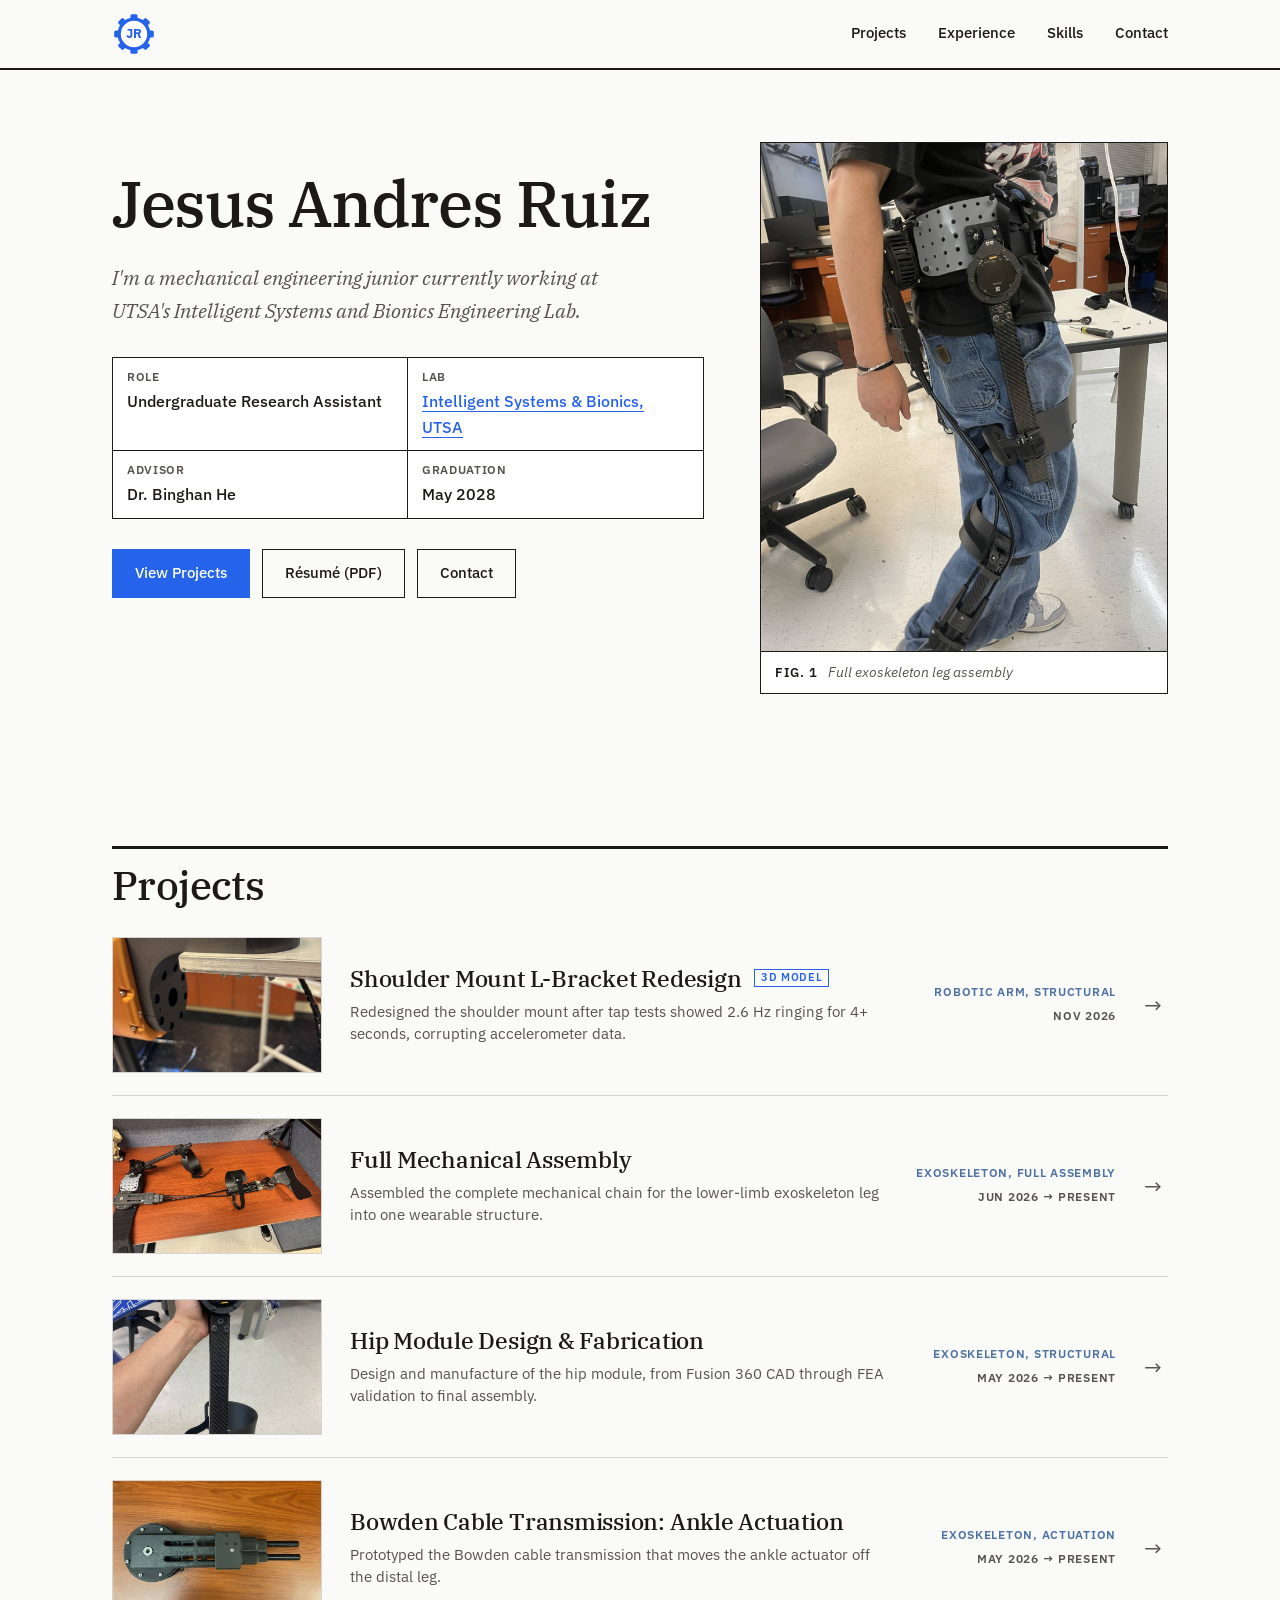
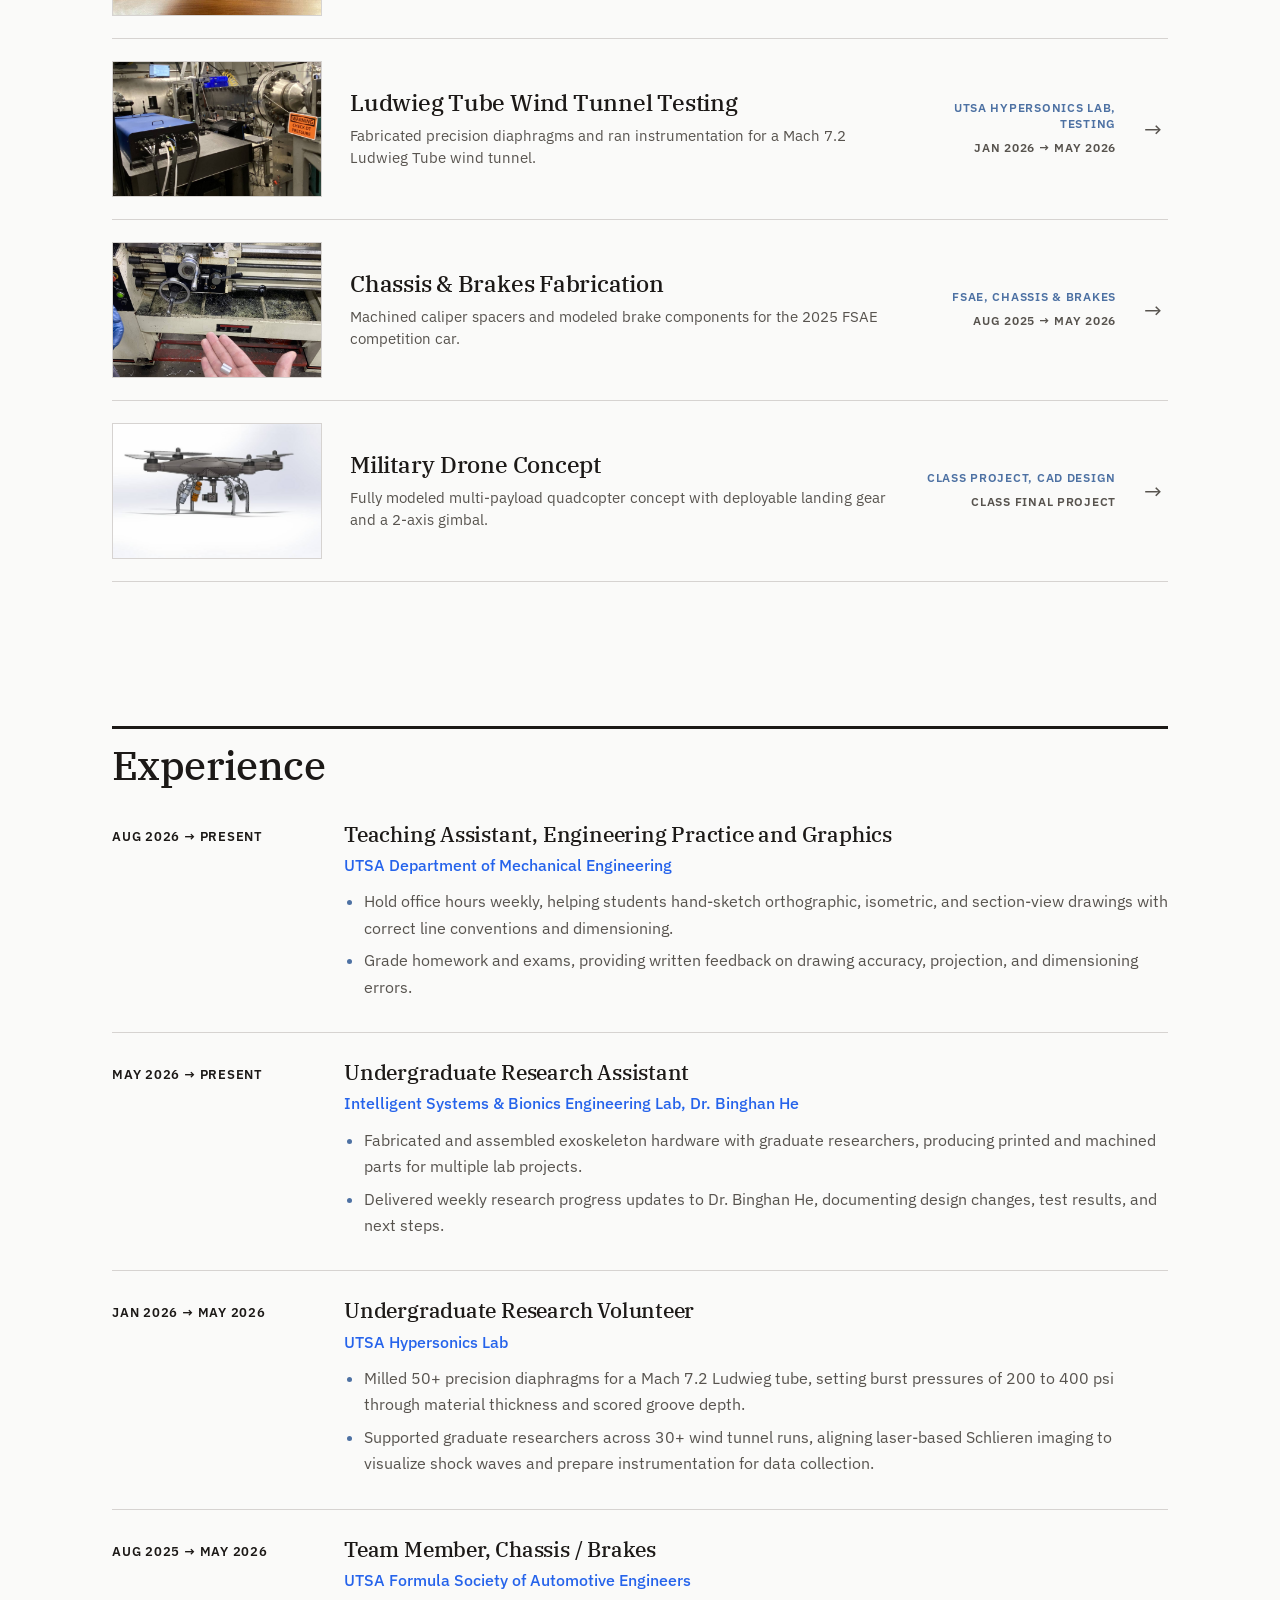
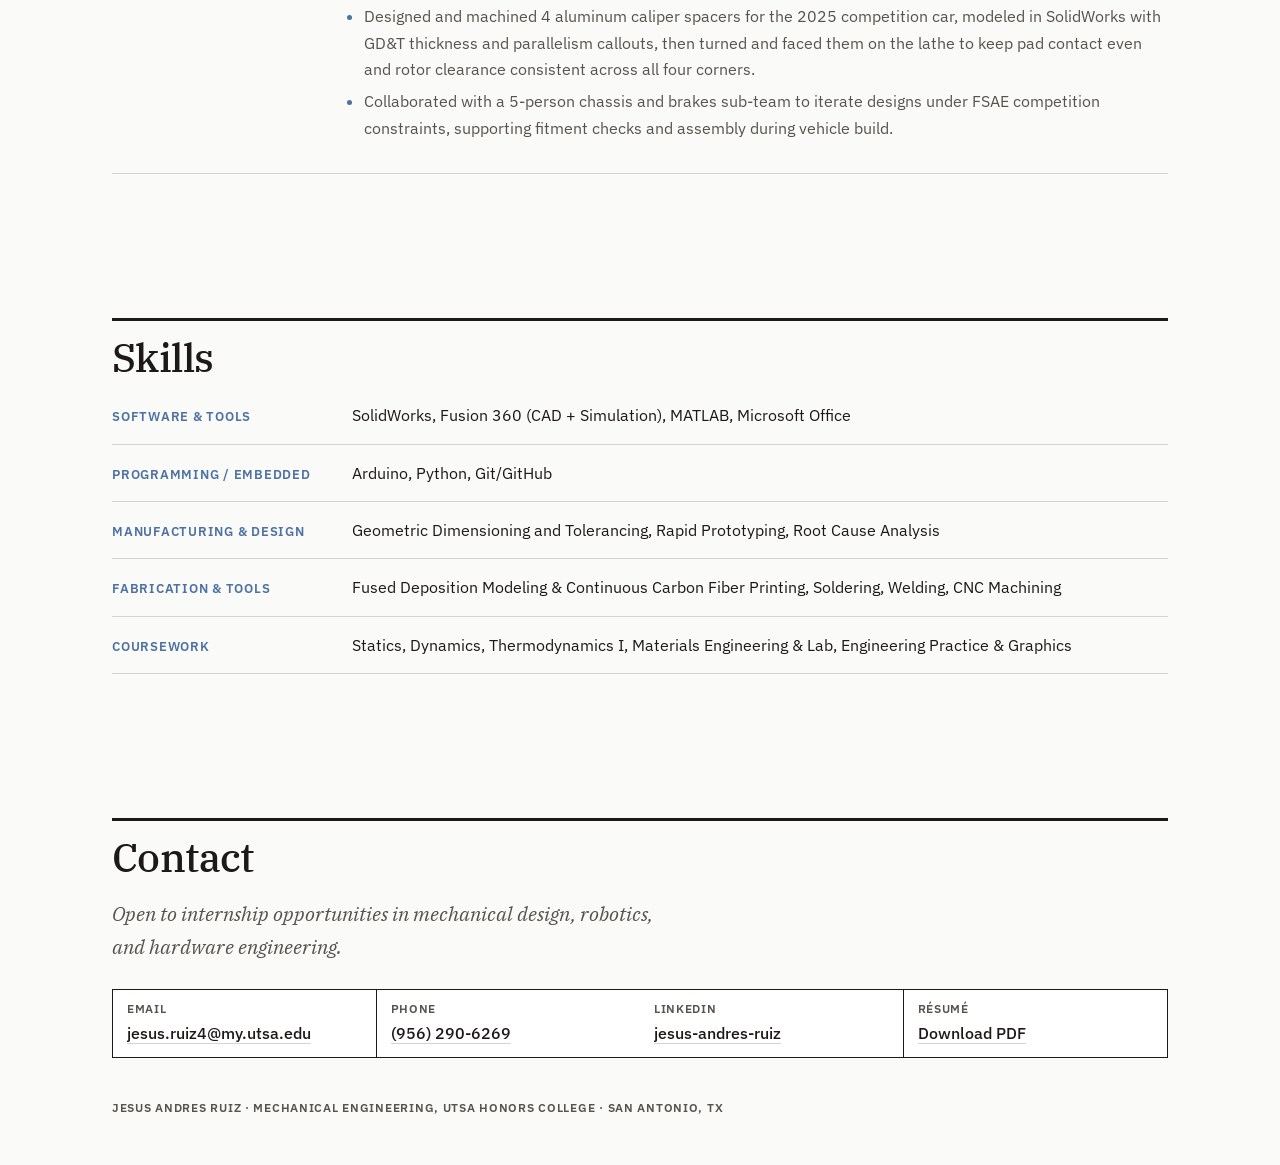
==== commit 19e499b7: "Restyle site as an engineering drawing and sync skills with resume Replace the template look with IB" ====
--- a/index.html
+++ b/index.html
@@ -12,6 +12,9 @@
 <meta property="og:image" content="https://jandresruiz84.github.io/images/08-assembled-hip-module-full-view.jpg">
 <meta name="twitter:card" content="summary_large_image">
 <link rel="icon" type="image/svg+xml" href="favicon.svg">
+<link rel="preconnect" href="https://fonts.googleapis.com">
+<link rel="preconnect" href="https://fonts.gstatic.com" crossorigin>
+<link rel="stylesheet" href="https://fonts.googleapis.com/css2?family=IBM+Plex+Sans:ital,wght@0,400;0,500;0,600;0,700;1,400&family=IBM+Plex+Serif:ital,wght@0,500;0,600;1,500&display=swap">
 <link rel="stylesheet" href="styles.css">
 <script>
   (function(){
@@ -34,8 +37,6 @@
 <script>
   document.getElementById('intro').addEventListener('click', function(){ this.classList.add('skip'); });
 </script>
-
-<div class="gridbg"></div>
 
 <nav>
   <div class="wrap">
@@ -65,109 +66,105 @@
 </script>
 
 <header class="hero">
-  <div class="wrap">
-    <div class="eyebrow">Mechanical Engineering, UTSA</div>
-    <h1>Jesus Andres <span class="accent">Ruiz</span></h1>
-    <p class="lede">I'm a mechanical engineering junior currently working at UTSA's Intelligent Systems and Bionics Engineering Lab.</p>
-    <div class="hero-meta">
-      <div>ROLE <span>Undergraduate Research Assistant</span></div>
-      <div>LAB <span><a href="https://www.isabe-lab.com/home" target="_blank" style="color:var(--cyan); text-decoration:none; border-bottom:1px solid var(--cyan);">Intelligent Systems &amp; Bionics, UTSA ↗</a></span></div>
-      <div>ADVISOR <span>Dr. Binghan He</span></div>
-    </div>
-    <div class="btnrow">
-      <a class="btn primary" href="#projects">View Projects ↓</a>
-      <a class="btn" href="resume.pdf" target="_blank">Download Résumé ↓</a>
-      <a class="btn" href="#contact">Get In Touch</a>
-    </div>
+  <div class="wrap hero-grid">
+    <div class="hero-text">
+      <h1>Jesus Andres Ruiz</h1>
+      <p class="lede">I'm a mechanical engineering junior currently working at UTSA's Intelligent Systems and Bionics Engineering Lab.</p>
+      <dl class="titleblock">
+        <div><dt>Role</dt><dd>Undergraduate Research Assistant</dd></div>
+        <div><dt>Lab</dt><dd><a href="https://www.isabe-lab.com/home" target="_blank">Intelligent Systems &amp; Bionics, UTSA</a></dd></div>
+        <div><dt>Advisor</dt><dd>Dr. Binghan He</dd></div>
+        <div><dt>Graduation</dt><dd>May 2028</dd></div>
+      </dl>
+      <div class="btnrow">
+        <a class="btn primary" href="#projects">View Projects</a>
+        <a class="btn" href="resume.pdf" target="_blank">Résumé (PDF)</a>
+        <a class="btn" href="#contact">Contact</a>
+      </div>
+    </div>
+    <figure class="hero-fig">
+      <img src="images/27-full-assembly-fitted-and-worn-on-the-leg.jpg" alt="Jesus wearing the full exoskeleton assembly during a fit check">
+      <figcaption><span>Fig. 1</span> Full exoskeleton leg assembly</figcaption>
+    </figure>
   </div>
 </header>
 
 <section id="projects">
   <div class="wrap">
     <div class="sec-head">
-      <span class="sec-num">01</span>
       <h2 class="sec-title">Projects</h2>
-      <div class="sec-line"></div>
     </div>
 
     <div class="projects-grid">
 
       <a class="project-card" href="projects/shoulder-mount-l-bracket.html">
         <img class="pc-img" src="images/31-close-up-of-the-l-bracket-shoulder-mount.jpg" alt="Shoulder Mount L-Bracket Redesign" loading="lazy">
-        <div class="pc-badge">3D model</div>
-        <div class="pc-arrow">↗</div>
-        <div class="pc-body">
-          <div class="pc-tag">Robotic Arm, Structural</div>
-          <h3 class="pc-title">Shoulder Mount L-Bracket Redesign</h3>
+        <div class="pc-body">
+          <h3 class="pc-title">Shoulder Mount L-Bracket Redesign <span class="pc-badge">3D model</span></h3>
           <p class="pc-summary">Redesigned the shoulder mount after tap tests showed 2.6 Hz ringing for 4+ seconds, corrupting accelerometer data.</p>
-          <div class="pc-date">NOVEMBER 2026</div>
-        </div>
+        </div>
+        <div class="pc-meta"><div class="pc-tag">Robotic Arm, Structural</div><div class="pc-date">Nov 2026</div></div>
+        <div class="pc-arrow" aria-hidden="true">→</div>
       </a>
 
       <a class="project-card" href="projects/full-assembly.html">
         <img class="pc-img" src="images/25-full-mechanical-assembly-of-the-lower-limb-exoskeleton.jpg" alt="Full Mechanical Assembly" loading="lazy">
-        <div class="pc-arrow">↗</div>
-        <div class="pc-body">
-          <div class="pc-tag">Exoskeleton, Full Assembly</div>
+        <div class="pc-body">
           <h3 class="pc-title">Full Mechanical Assembly</h3>
           <p class="pc-summary">Assembled the complete mechanical chain for the lower-limb exoskeleton leg into one wearable structure.</p>
-          <div class="pc-date">JUNE 2026 → PRESENT</div>
-        </div>
+        </div>
+        <div class="pc-meta"><div class="pc-tag">Exoskeleton, Full Assembly</div><div class="pc-date">Jun 2026 → Present</div></div>
+        <div class="pc-arrow" aria-hidden="true">→</div>
       </a>
 
       <a class="project-card" href="projects/hip-module.html">
         <img class="pc-img" src="images/08-assembled-hip-module-full-view.jpg" alt="Hip Module Design &amp; Fabrication" loading="lazy">
-        <div class="pc-arrow">↗</div>
-        <div class="pc-body">
-          <div class="pc-tag">Exoskeleton, Structural</div>
+        <div class="pc-body">
           <h3 class="pc-title">Hip Module Design &amp; Fabrication</h3>
           <p class="pc-summary">Design and manufacture of the hip module, from Fusion 360 CAD through FEA validation to final assembly.</p>
-          <div class="pc-date">MAY 2026 → PRESENT</div>
-        </div>
+        </div>
+        <div class="pc-meta"><div class="pc-tag">Exoskeleton, Structural</div><div class="pc-date">May 2026 → Present</div></div>
+        <div class="pc-arrow" aria-hidden="true">→</div>
       </a>
 
       <a class="project-card" href="projects/bowden-cable.html">
         <img class="pc-img" src="images/12-assembled-bowden-cable-transmission-with-motor-housing-front.jpg" alt="Bowden Cable Transmission: Ankle Actuation" loading="lazy">
-        <div class="pc-arrow">↗</div>
-        <div class="pc-body">
-          <div class="pc-tag">Exoskeleton, Actuation</div>
+        <div class="pc-body">
           <h3 class="pc-title">Bowden Cable Transmission: Ankle Actuation</h3>
           <p class="pc-summary">Prototyped the Bowden cable transmission that moves the ankle actuator off the distal leg.</p>
-          <div class="pc-date">MAY 2026 → PRESENT</div>
-        </div>
+        </div>
+        <div class="pc-meta"><div class="pc-tag">Exoskeleton, Actuation</div><div class="pc-date">May 2026 → Present</div></div>
+        <div class="pc-arrow" aria-hidden="true">→</div>
       </a>
 
       <a class="project-card" href="projects/hypersonics.html">
         <img class="pc-img" src="images/24-mach-7-2-ludwieg-tube-wind-tunnel-apparatus.jpg" alt="Ludwieg Tube Wind Tunnel Testing" loading="lazy">
-        <div class="pc-arrow">↗</div>
-        <div class="pc-body">
-          <div class="pc-tag">UTSA Hypersonics Lab, Testing</div>
+        <div class="pc-body">
           <h3 class="pc-title">Ludwieg Tube Wind Tunnel Testing</h3>
           <p class="pc-summary">Fabricated precision diaphragms and ran instrumentation for a Mach 7.2 Ludwieg Tube wind tunnel.</p>
-          <div class="pc-date">JANUARY 2026 → MAY 2026</div>
-        </div>
+        </div>
+        <div class="pc-meta"><div class="pc-tag">UTSA Hypersonics Lab, Testing</div><div class="pc-date">Jan 2026 → May 2026</div></div>
+        <div class="pc-arrow" aria-hidden="true">→</div>
       </a>
 
       <a class="project-card" href="projects/fsae-chassis-brakes.html">
         <img class="pc-img" src="images/16-machining-the-first-caliper-to-rotor-spacer-on-the-lathe.jpg" alt="Chassis &amp; Brakes Fabrication" loading="lazy">
-        <div class="pc-arrow">↗</div>
-        <div class="pc-body">
-          <div class="pc-tag">FSAE, Chassis &amp; Brakes</div>
+        <div class="pc-body">
           <h3 class="pc-title">Chassis &amp; Brakes Fabrication</h3>
           <p class="pc-summary">Machined caliper spacers and modeled brake components for the 2025 FSAE competition car.</p>
-          <div class="pc-date">AUGUST 2025 → MAY 2026</div>
-        </div>
+        </div>
+        <div class="pc-meta"><div class="pc-tag">FSAE, Chassis &amp; Brakes</div><div class="pc-date">Aug 2025 → May 2026</div></div>
+        <div class="pc-arrow" aria-hidden="true">→</div>
       </a>
 
       <a class="project-card" href="projects/military-drone.html">
         <img class="pc-img" src="images/14-rendered-cad-assembly-of-the-military-drone-concept.jpg" alt="Military Drone Concept: Multi-Payload Quadcopter" loading="lazy">
-        <div class="pc-arrow">↗</div>
-        <div class="pc-body">
-          <div class="pc-tag">Class Project, CAD Design</div>
+        <div class="pc-body">
           <h3 class="pc-title">Military Drone Concept</h3>
           <p class="pc-summary">Fully modeled multi-payload quadcopter concept with deployable landing gear and a 2-axis gimbal.</p>
-          <div class="pc-date">CLASS FINAL PROJECT</div>
-        </div>
+        </div>
+        <div class="pc-meta"><div class="pc-tag">Class Project, CAD Design</div><div class="pc-date">Class Final Project</div></div>
+        <div class="pc-arrow" aria-hidden="true">→</div>
       </a>
 
     </div>
@@ -177,51 +174,57 @@
 <section id="experience">
   <div class="wrap">
     <div class="sec-head">
-      <span class="sec-num">02</span>
       <h2 class="sec-title">Experience</h2>
-      <div class="sec-line"></div>
-    </div>
-
-    <div class="tl">
-      <div class="tl-item">
-        <div class="tl-role">Teaching Assistant, Engineering Practice and Graphics</div>
-        <div class="tl-org">UTSA Department of Mechanical Engineering</div>
-        <div class="tl-date">AUGUST 2026 → PRESENT</div>
-        <ul>
-          <li>Hold office hours weekly, helping students hand-sketch orthographic, isometric, and section-view drawings with correct line conventions and dimensioning.</li>
-          <li>Grade homework and exams, providing written feedback on drawing accuracy, projection, and dimensioning errors.</li>
-        </ul>
-      </div>
-
-      <div class="tl-item">
-        <div class="tl-role">Undergraduate Research Assistant</div>
-        <div class="tl-org">Intelligent Systems &amp; Bionics Engineering Lab, Dr. Binghan He</div>
-        <div class="tl-date">MAY 2026 → PRESENT</div>
-        <ul>
-          <li>Fabricated and assembled exoskeleton hardware with graduate researchers, producing printed and machined parts for multiple lab projects.</li>
-          <li>Delivered weekly research progress updates to Dr. Binghan He, documenting design changes, test results, and next steps.</li>
-        </ul>
-      </div>
-
-      <div class="tl-item">
-        <div class="tl-role">Undergraduate Research Volunteer</div>
-        <div class="tl-org">UTSA Hypersonics Lab</div>
-        <div class="tl-date">JANUARY 2026 → MAY 2026</div>
-        <ul>
-          <li>Milled 50+ precision diaphragms for a Mach 7.2 Ludwieg tube, setting burst pressures of 200 to 400 psi through material thickness and scored groove depth.</li>
-          <li>Supported graduate researchers across 30+ wind tunnel runs, aligning laser-based Schlieren imaging to visualize shock waves and prepare instrumentation for data collection.</li>
-        </ul>
-      </div>
-
-      <div class="tl-item">
-        <div class="tl-role">Team Member - Chassis / Brakes</div>
-        <div class="tl-org">UTSA Formula Society of Automotive Engineers</div>
-        <div class="tl-date">AUGUST 2025 → MAY 2026</div>
-        <ul>
-          <li>Designed and machined 4 aluminum caliper spacers for the 2025 competition car, modeled in SolidWorks with GD&amp;T thickness and parallelism callouts, then turned and faced them on the lathe to keep pad contact even and rotor clearance consistent across all four corners.</li>
-          <li>Collaborated with a 5-person chassis and brakes sub-team to iterate designs under FSAE competition constraints, supporting fitment checks and assembly during vehicle build.</li>
-        </ul>
-      </div>
+    </div>
+
+    <div class="xp">
+      <article class="xp-item">
+        <div class="xp-date">Aug 2026 → Present</div>
+        <div>
+          <h3 class="xp-role">Teaching Assistant, Engineering Practice and Graphics</h3>
+          <div class="xp-org">UTSA Department of Mechanical Engineering</div>
+          <ul>
+            <li>Hold office hours weekly, helping students hand-sketch orthographic, isometric, and section-view drawings with correct line conventions and dimensioning.</li>
+            <li>Grade homework and exams, providing written feedback on drawing accuracy, projection, and dimensioning errors.</li>
+          </ul>
+        </div>
+      </article>
+
+      <article class="xp-item">
+        <div class="xp-date">May 2026 → Present</div>
+        <div>
+          <h3 class="xp-role">Undergraduate Research Assistant</h3>
+          <div class="xp-org">Intelligent Systems &amp; Bionics Engineering Lab, Dr. Binghan He</div>
+          <ul>
+            <li>Fabricated and assembled exoskeleton hardware with graduate researchers, producing printed and machined parts for multiple lab projects.</li>
+            <li>Delivered weekly research progress updates to Dr. Binghan He, documenting design changes, test results, and next steps.</li>
+          </ul>
+        </div>
+      </article>
+
+      <article class="xp-item">
+        <div class="xp-date">Jan 2026 → May 2026</div>
+        <div>
+          <h3 class="xp-role">Undergraduate Research Volunteer</h3>
+          <div class="xp-org">UTSA Hypersonics Lab</div>
+          <ul>
+            <li>Milled 50+ precision diaphragms for a Mach 7.2 Ludwieg tube, setting burst pressures of 200 to 400 psi through material thickness and scored groove depth.</li>
+            <li>Supported graduate researchers across 30+ wind tunnel runs, aligning laser-based Schlieren imaging to visualize shock waves and prepare instrumentation for data collection.</li>
+          </ul>
+        </div>
+      </article>
+
+      <article class="xp-item">
+        <div class="xp-date">Aug 2025 → May 2026</div>
+        <div>
+          <h3 class="xp-role">Team Member, Chassis / Brakes</h3>
+          <div class="xp-org">UTSA Formula Society of Automotive Engineers</div>
+          <ul>
+            <li>Designed and machined 4 aluminum caliper spacers for the 2025 competition car, modeled in SolidWorks with GD&amp;T thickness and parallelism callouts, then turned and faced them on the lathe to keep pad contact even and rotor clearance consistent across all four corners.</li>
+            <li>Collaborated with a 5-person chassis and brakes sub-team to iterate designs under FSAE competition constraints, supporting fitment checks and assembly during vehicle build.</li>
+          </ul>
+        </div>
+      </article>
     </div>
   </div>
 </section>
@@ -229,82 +232,38 @@
 <section id="skills">
   <div class="wrap">
     <div class="sec-head">
-      <span class="sec-num">03</span>
       <h2 class="sec-title">Skills</h2>
-      <div class="sec-line"></div>
-    </div>
-
-    <div class="skillblocks">
-      <div class="skillblock">
-        <h4>CAD / Analysis</h4>
-        <div class="chiprow">
-          <span class="chip">Fusion 360</span>
-          <span class="chip">SolidWorks</span>
-          <span class="chip">FEA</span>
-        </div>
-      </div>
-      <div class="skillblock">
-        <h4>Manufacturing</h4>
-        <div class="chiprow">
-          <span class="chip">FDM 3D Printing</span>
-          <span class="chip">Continuous CF Printing</span>
-          <span class="chip">CNC Machining</span>
-          <span class="chip">Manual Milling</span>
-          <span class="chip">Lathe</span>
-          <span class="chip">Mig/Tig Welding</span>
-        </div>
-      </div>
-      <div class="skillblock">
-        <h4>Materials</h4>
-        <div class="chiprow">
-          <span class="chip">6061-T6 Aluminum</span>
-          <span class="chip">TPU</span>
-          <span class="chip">Carbon Fiber (Onyx)</span>
-        </div>
-      </div>
-      <div class="skillblock">
-        <h4>Programming</h4>
-        <div class="chiprow">
-          <span class="chip">Python</span>
-          <span class="chip">MATLAB</span>
-          <span class="chip">Arduino</span>
-          <span class="chip">ROS (learning)</span>
-          <span class="chip">Git / GitHub</span>
-        </div>
-      </div>
-      <div class="skillblock">
-        <h4>Engineering Practice</h4>
-        <div class="chiprow">
-          <span class="chip">Design Iteration</span>
-          <span class="chip">Technical Documentation</span>
-          <span class="chip">Failure Analysis</span>
-          <span class="chip">DFM</span>
-          <span class="chip">GD&amp;T</span>
-        </div>
-      </div>
-    </div>
+    </div>
+
+    <table class="skills-table">
+      <tr><th>Software &amp; Tools</th><td>SolidWorks, Fusion 360 (CAD + Simulation), MATLAB, Microsoft Office</td></tr>
+      <tr><th>Programming / Embedded</th><td>Arduino, Python, Git/GitHub</td></tr>
+      <tr><th>Manufacturing &amp; Design</th><td>Geometric Dimensioning and Tolerancing, Rapid Prototyping, Root Cause Analysis</td></tr>
+      <tr><th>Fabrication &amp; Tools</th><td>Fused Deposition Modeling &amp; Continuous Carbon Fiber Printing, Soldering, Welding, CNC Machining</td></tr>
+      <tr><th>Coursework</th><td>Statics, Dynamics, Thermodynamics I, Materials Engineering &amp; Lab, Engineering Practice &amp; Graphics</td></tr>
+    </table>
   </div>
 </section>
 
 <footer id="contact">
   <div class="wrap">
-    <div class="sec-num" style="display:block; margin-bottom:10px;">04 / CONTACT</div>
-    <h2 class="contact-title">Let's build something.</h2>
-    <p style="color:var(--text-dim); max-width:480px; margin:0;">Open to internship opportunities in mechanical design, robotics, and hardware engineering.</p>
-    <div class="contact-row">
-      <a href="mailto:jesus.ruiz4@my.utsa.edu">jesus.ruiz4@my.utsa.edu</a>
-      <a href="tel:+19562906269">(956) 290-6269</a>
-      <a href="https://www.linkedin.com/in/jesus-andres-ruiz-5855bb349" target="_blank">LinkedIn ↗</a>
-      <a href="https://www.isabe-lab.com/home" target="_blank">ISABEL Lab ↗</a>
-      <a href="resume.pdf" target="_blank">Résumé ↗</a>
-    </div>
-    <div class="foot-note">Jesus Andres Ruiz, Mechanical Engineering, UTSA Honors College, San Antonio, TX</div>
+    <div class="sec-head">
+      <h2 class="sec-title">Contact</h2>
+    </div>
+    <p class="contact-lede">Open to internship opportunities in mechanical design, robotics, and hardware engineering.</p>
+    <dl class="titleblock contact-block">
+      <div><dt>Email</dt><dd><a href="mailto:jesus.ruiz4@my.utsa.edu">jesus.ruiz4@my.utsa.edu</a></dd></div>
+      <div><dt>Phone</dt><dd><a href="tel:+19562906269">(956) 290-6269</a></dd></div>
+      <div><dt>LinkedIn</dt><dd><a href="https://www.linkedin.com/in/jesus-andres-ruiz-5855bb349" target="_blank">jesus-andres-ruiz</a></dd></div>
+      <div><dt>Résumé</dt><dd><a href="resume.pdf" target="_blank">Download PDF</a></dd></div>
+    </dl>
+    <div class="foot-note">Jesus Andres Ruiz · Mechanical Engineering, UTSA Honors College · San Antonio, TX</div>
   </div>
 </footer>
 
 <script>
   (function(){
-    var items = document.querySelectorAll('.project-card, .tl-item, .skillblocks, .sec-head');
+    var items = document.querySelectorAll('.project-card, .xp-item, .skills-table, .sec-head');
     if (!('IntersectionObserver' in window)) return;
     document.documentElement.classList.add('reveal-on');
     var io = new IntersectionObserver(function(entries){
@@ -317,7 +276,7 @@
       });
     }, { threshold: 0.12, rootMargin: '0px 0px -40px 0px' });
     items.forEach(function(el, i){
-      if (el.classList.contains('project-card')) el.style.transitionDelay = ((i % 3) * 80) + 'ms';
+      
       el.classList.add('reveal');
       io.observe(el);
     });
@@ -325,4 +284,4 @@
 </script>
 
 </body>
-</html>+</html>
--- a/styles.css
+++ b/styles.css
@@ -1,22 +1,19 @@
-@import url('https://fonts.googleapis.com/css2?family=Space+Grotesk:wght@400;500;600;700&family=JetBrains+Mono:wght@400;500;700&family=Inter:wght@400;500;600&display=swap');
-
 :root{
   --bg:#FAFAF9;
   --bg-panel:#FFFFFF;
-  --line:#E7E5E4;
-  --line-soft:#F0EEEC;
-  --paper:#F5F5F4;
+  --ink:#1C1917;
+  --line:#D6D3D1;
+  --line-soft:#E7E5E4;
   --cyan:#2563EB;
   --cyan-hover:#1D4ED8;
   --orange:#4D71A3;
   --text:#292524;
   --text-dim:#57534E;
   --text-bright:#1C1917;
-  --radius:12px;
-  --radius-sm:8px;
   --ease:cubic-bezier(.4,0,.2,1);
-  --shadow:0 1px 2px rgba(28,25,23,0.05), 0 8px 24px -10px rgba(28,25,23,0.12);
-  --shadow-hover:0 2px 4px rgba(28,25,23,0.05), 0 22px 44px -14px rgba(28,25,23,0.22);
+  --cond:'IBM Plex Sans', 'Helvetica Neue', Arial, sans-serif;
+  --body:'IBM Plex Sans', 'Helvetica Neue', Arial, sans-serif;
+  --serif:'IBM Plex Serif', Georgia, 'Times New Roman', serif;
 }
 *{box-sizing:border-box;}
 html{scroll-behavior:smooth;}
@@ -24,262 +21,242 @@
   margin:0;
   background:var(--bg);
   color:var(--text);
-  font-family:'Inter',sans-serif;
+  font-family:var(--body);
+  font-size:16px;
   line-height:1.65;
   -webkit-font-smoothing:antialiased;
   -moz-osx-font-smoothing:grayscale;
 }
 ::selection{background:var(--cyan);color:#FFFFFF;}
-
-.mono{font-family:'JetBrains Mono',monospace;}
-
-/* background grid */
-.gridbg{
-  position:fixed; inset:0; z-index:0; pointer-events:none;
-  background-image:
-    linear-gradient(var(--line-soft) 1px, transparent 1px),
-    linear-gradient(90deg, var(--line-soft) 1px, transparent 1px);
-  background-size:48px 48px;
-  opacity:0.35;
-  -webkit-mask-image: radial-gradient(ellipse 80% 60% at 50% 0%, black 40%, transparent 90%);
-  mask-image: radial-gradient(ellipse 80% 60% at 50% 0%, black 40%, transparent 90%);
-}
-
-.wrap{max-width:1040px; margin:0 auto; padding:0 28px; position:relative; z-index:1;}
+a{color:inherit;}
+
+.label, .eyebrow, .sec-note, .pc-tag, .pc-date, .project-tag, .project-date, .xp-date,
+.titleblock dt, .spec-cell .k, .back-link, .foot-note{
+  font-family:var(--cond); font-weight:600; text-transform:uppercase; letter-spacing:0.06em;
+}
+
+.wrap{max-width:1120px; margin:0 auto; padding:0 32px; position:relative; z-index:1;}
 
 /* NAV */
 nav{
   position:sticky; top:0; z-index:50;
-  background:rgba(250,250,249,0.85);
-  backdrop-filter:blur(10px);
-  border-bottom:1px solid var(--line);
-}
-nav .wrap{display:flex; align-items:center; justify-content:space-between; padding-top:16px; padding-bottom:16px;}
-.brand{font-family:'Space Grotesk',sans-serif; font-weight:700; font-size:16px; color:var(--text-bright); letter-spacing:0.02em; display:flex; align-items:center; gap:10px; text-decoration:none;}
-.logo{width:46px; height:46px; display:block;}
+  background:rgba(250,250,249,0.94);
+  backdrop-filter:blur(8px);
+  border-bottom:2px solid var(--ink);
+}
+nav .wrap{display:flex; align-items:center; justify-content:space-between; padding-top:12px; padding-bottom:12px;}
+.brand{display:flex; align-items:center; text-decoration:none;}
+.logo{width:44px; height:44px; display:block;}
 .logo .gear{fill:var(--cyan); transform-origin:20px 20px; transition:transform .6s var(--ease), fill .2s var(--ease);}
 .logo .hub{fill:var(--bg-panel);}
-.logo text{fill:var(--cyan); font-family:'Space Grotesk',sans-serif; font-weight:700; font-size:11.5px; letter-spacing:-0.02em; transition:fill .2s var(--ease);}
+.logo text{fill:var(--cyan); font-family:var(--cond); font-weight:700; font-size:11.5px; letter-spacing:-0.02em; transition:fill .2s var(--ease);}
 .brand:hover .logo .gear{transform:rotate(45deg); fill:var(--cyan-hover);}
 .brand:hover .logo text{fill:var(--cyan-hover);}
-.navlinks{display:flex; gap:28px;}
-.navlinks a{color:var(--text-dim); text-decoration:none; font-size:13px; font-family:'JetBrains Mono',monospace; letter-spacing:0.03em; transition:color .15s;}
-.navlinks a:hover{color:var(--cyan);}
+.navlinks{display:flex; gap:32px;}
+.navlinks a{
+  color:var(--ink); text-decoration:none; font-family:var(--cond); font-weight:500; font-size:15px; padding:4px 0; border-bottom:2px solid transparent;
+  transition:color .15s, border-color .15s;
+}
+.navlinks a:hover{color:var(--cyan); border-bottom-color:var(--cyan);}
 .navtoggle{display:none;}
 @media (max-width:640px){
   .navlinks{
     display:none; position:absolute; top:100%; left:0; right:0;
     flex-direction:column; gap:0; background:var(--bg-panel);
-    border-bottom:1px solid var(--line);
+    border-bottom:2px solid var(--ink);
   }
   .navlinks.open{display:flex;}
-  .navlinks a{padding:14px 28px; border-top:1px solid var(--line-soft);}
+  .navlinks a{padding:14px 32px; border-top:1px solid var(--line-soft); border-bottom:none;}
   .navtoggle{
     display:flex; align-items:center; justify-content:center;
-    width:32px; height:32px; background:none; border:1px solid var(--line);
-    border-radius:var(--radius-sm);
-    color:var(--text); cursor:pointer; padding:0; transition:border-color .2s var(--ease), color .2s var(--ease);
+    width:38px; height:38px; background:none; border:1.5px solid var(--ink);
+    color:var(--ink); cursor:pointer; padding:0; font-size:18px;
   }
   .navtoggle:hover{border-color:var(--cyan); color:var(--cyan);}
 }
 
 /* HERO */
-header.hero{padding:88px 0 64px; position:relative; z-index:1;}
-.eyebrow{
-  font-family:'JetBrains Mono',monospace; font-size:12px; color:var(--cyan);
-  letter-spacing:0.12em; text-transform:uppercase; margin-bottom:18px;
-  display:flex; align-items:center; gap:10px;
-}
-.eyebrow::before{content:'';width:22px;height:1px;background:var(--cyan);display:inline-block;}
+header.hero{padding:72px 0 80px; position:relative; z-index:1;}
+.hero-grid{display:grid; grid-template-columns:1.45fr 1fr; gap:56px; align-items:start;}
+.hero-text{padding-top:28px;}
+@media (min-width:641px){ h1{white-space:nowrap;} }
+.eyebrow{font-size:13px; color:var(--orange); margin-bottom:14px;}
 h1{
-  font-family:'Space Grotesk',sans-serif; font-weight:700;
-  font-size:clamp(38px,6vw,64px); line-height:1.04; color:var(--text-bright);
-  margin:0 0 20px; letter-spacing:-0.01em;
-}
-h1 .accent{color:var(--text-bright);}
-.lede{font-size:18px; color:var(--text-dim); max-width:600px; margin:0 0 34px;}
-.hero-meta{display:flex; flex-wrap:wrap; gap:10px 28px; margin-bottom:38px;}
-.hero-meta div{font-family:'JetBrains Mono',monospace; font-size:12.5px; color:var(--text-dim);}
-.hero-meta span{color:var(--text-bright);}
-.btnrow{display:flex; gap:14px; flex-wrap:wrap;}
+  font-family:var(--serif); font-weight:500;
+  font-size:clamp(34px,5.2vw,64px); line-height:1.05; letter-spacing:-0.02em;
+  color:var(--ink); margin:0 0 24px;
+}
+.lede{font-family:var(--serif); font-style:italic; font-size:20px; color:var(--text-dim); max-width:540px; margin:0 0 30px;}
+
+.titleblock{
+  display:grid; grid-template-columns:1fr 1fr; margin:0 0 30px;
+  border:1.5px solid var(--ink); background:var(--bg-panel);
+}
+.titleblock > div{padding:10px 14px; border-right:1px solid var(--ink); border-bottom:1px solid var(--ink);}
+.titleblock > div:nth-child(2n){border-right:none;}
+.titleblock > div:nth-last-child(-n+2){border-bottom:none;}
+.titleblock dt{font-size:11.5px; color:var(--text-dim); margin:0 0 2px;}
+.titleblock dd{margin:0; font-size:15.5px; font-weight:500; color:var(--ink);}
+.titleblock dd a{color:var(--cyan); text-decoration:none; border-bottom:1px solid currentColor;}
+.titleblock dd a:hover{color:var(--cyan-hover);}
+
+.btnrow{display:flex; gap:12px; flex-wrap:wrap;}
 .btn{
-  font-family:'JetBrains Mono',monospace; font-size:13px; padding:12px 22px;
-  border:1px solid var(--line); border-radius:var(--radius-sm); color:var(--text); text-decoration:none;
-  display:inline-flex; align-items:center; gap:8px; transition:transform .2s var(--ease), box-shadow .2s var(--ease), border-color .2s var(--ease), color .2s var(--ease), background .2s var(--ease);
-  letter-spacing:0.02em;
-}
-.btn{background:var(--bg-panel);}
-.btn.primary{background:var(--cyan); color:#FFFFFF; border-color:var(--cyan); font-weight:500; box-shadow:0 4px 14px -4px rgba(37,99,235,0.40);}
-.btn.primary:hover{background:var(--cyan-hover); border-color:var(--cyan-hover); transform:translateY(-2px); box-shadow:0 10px 24px -6px rgba(37,99,235,0.45);}
-.btn:not(.primary):hover{border-color:var(--cyan); color:var(--cyan); transform:translateY(-2px);}
-
-
-section{padding:84px 0; position:relative; z-index:1;}
-.sec-head{display:flex; align-items:baseline; gap:16px; margin-bottom:44px;}
-.sec-num{font-family:'JetBrains Mono',monospace; color:var(--orange); font-size:14px;}
-.sec-title{font-family:'Space Grotesk',sans-serif; font-weight:700; font-size:28px; color:var(--text-bright); margin:0;}
-.sec-line{flex:1; height:1px; background:var(--line);}
-
-/* PROJECT CARDS (full detail, used on individual project pages) */
-.project{
-  border:1px solid var(--line); background:var(--bg-panel);
-  border-radius:var(--radius); box-shadow:var(--shadow);
-  margin-bottom:28px; position:relative; overflow:hidden;
-}
-.project::before{
-  content:''; position:absolute; top:0; left:0; width:3px; height:100%; background:var(--cyan);
-  opacity:0; transition:opacity .2s;
-}
-.project:hover::before{opacity:1;}
+  font-family:var(--cond); font-weight:500; font-size:15px;
+  padding:11px 22px; border:1.5px solid var(--ink); color:var(--ink); background:transparent; text-decoration:none;
+  display:inline-flex; align-items:center; gap:8px;
+  transition:background .15s, color .15s, border-color .15s;
+}
+.btn:hover{background:var(--ink); color:#FFFFFF;}
+.btn.primary{background:var(--cyan); border-color:var(--cyan); color:#FFFFFF;}
+.btn.primary:hover{background:var(--cyan-hover); border-color:var(--cyan-hover);}
+
+.hero-fig{margin:0; border:1.5px solid var(--ink); background:var(--bg-panel);}
+.hero-fig img{width:100%; aspect-ratio:4/5; object-fit:cover; object-position:center 30%; display:block;}
+.hero-fig figcaption{border-top:1.5px solid var(--ink); padding:9px 14px; font-size:14px; color:var(--text-dim); font-style:italic;}
+.hero-fig figcaption span{font-family:var(--cond); font-weight:600; font-style:normal; text-transform:uppercase; letter-spacing:0.06em; font-size:12.5px; color:var(--ink); margin-right:8px;}
+
+/* SECTIONS */
+section{padding:72px 0; position:relative; z-index:1;}
+.sec-head{
+  display:flex; align-items:baseline; justify-content:space-between; gap:16px; flex-wrap:wrap;
+  border-top:3px solid var(--ink); padding-top:14px; margin-bottom:8px;
+}
+.sec-title{font-family:var(--serif); font-weight:500; font-size:40px; line-height:1.1; letter-spacing:-0.015em; color:var(--ink); margin:0;}
+.sec-note{font-size:12.5px; color:var(--text-dim);}
+
+/* PROJECT LIST (homepage) */
+.projects-grid{display:block;}
+.project-card{
+  display:grid; grid-template-columns:210px 1fr 200px 24px; gap:28px; align-items:center;
+  padding:22px 0; border-bottom:1px solid var(--line);
+  text-decoration:none; color:inherit; position:relative;
+  transition:background .15s;
+}
+.project-card:hover{background:rgba(37,99,235,0.045);}
+.project-card .pc-img{width:210px; height:136px; object-fit:cover; display:block; border:1px solid var(--line);}
+.project-card .pc-title{
+  font-family:var(--serif); font-weight:500; font-size:23px; line-height:1.25;
+  letter-spacing:-0.01em; color:var(--ink); margin:0 0 8px; transition:color .15s;
+}
+.project-card:hover .pc-title{color:var(--cyan);}
+.project-card .pc-badge{
+  display:inline-block; vertical-align:middle; margin-left:8px; position:relative; top:-3px;
+  font-family:var(--cond); font-weight:600; font-size:10.5px; letter-spacing:0.06em; text-transform:uppercase;
+  color:var(--cyan); border:1.5px solid var(--cyan); padding:1px 6px;
+}
+.project-card .pc-summary{margin:0; color:var(--text-dim); font-size:15px; line-height:1.5;}
+.project-card .pc-meta{text-align:right;}
+.project-card .pc-tag{font-size:12px; color:var(--orange); line-height:1.35;}
+.project-card .pc-date{font-size:12px; color:var(--text-dim); margin-top:6px;}
+.project-card .pc-arrow{font-size:22px; color:var(--text-dim); transition:transform .15s, color .15s;}
+.project-card:hover .pc-arrow{color:var(--cyan); transform:translateX(4px);}
+
+/* EXPERIENCE */
+.xp-item{display:grid; grid-template-columns:200px 1fr; gap:32px; padding:26px 0; border-bottom:1px solid var(--line);}
+.xp-date{font-size:13px; color:var(--ink); padding-top:5px;}
+.xp-role{font-family:var(--serif); font-weight:500; font-size:21px; line-height:1.3; letter-spacing:-0.01em; color:var(--ink); margin:0 0 4px;}
+.xp-org{color:var(--cyan); font-weight:500; margin-bottom:10px;}
+.xp-item ul{margin:0; padding-left:20px; color:var(--text-dim);}
+.xp-item ul li{margin-bottom:6px;}
+.xp-item ul li::marker{color:var(--orange);}
+
+/* SKILLS */
+.skills-table{width:100%; border-collapse:collapse;}
+.skills-table th, .skills-table td{padding:15px 0; border-bottom:1px solid var(--line); text-align:left; vertical-align:baseline;}
+.skills-table th{
+  width:240px; font-family:var(--cond); font-weight:600; text-transform:uppercase; letter-spacing:0.06em;
+  font-size:12.5px; color:var(--orange);
+}
+.skills-table td{color:var(--ink); font-size:16px;}
+
+/* CONTACT / FOOTER */
+footer{padding:72px 0 48px; position:relative; z-index:1;}
+.contact-lede{font-family:var(--serif); font-style:italic; font-size:20px; color:var(--text-dim); max-width:560px; margin:18px 0 26px;}
+.contact-block{grid-template-columns:repeat(4,1fr); margin:0;}
+.contact-block > div{border-bottom:none; border-right:1px solid var(--ink);}
+.contact-block > div:last-child{border-right:none;}
+.contact-block dd a{color:var(--ink); border-bottom-color:var(--line);}
+.contact-block dd a:hover{color:var(--cyan); border-bottom-color:var(--cyan);}
+.foot-note{margin-top:40px; font-size:12px; color:var(--text-dim);}
+
+/* PROJECT DETAIL PAGE */
+.project-page-head{padding:40px 0 0;}
+.back-link{
+  display:inline-flex; align-items:center; gap:8px; font-size:13px; color:var(--ink);
+  text-decoration:none; margin-bottom:22px; transition:color .15s;
+}
+.back-link:hover{color:var(--cyan);}
+.project{border:1.5px solid var(--ink); background:var(--bg-panel); margin-bottom:28px; position:relative;}
 .project-head{
-  display:flex; justify-content:space-between; align-items:flex-start; gap:20px;
-  padding:26px 28px 20px; border-bottom:1px solid var(--line-soft); flex-wrap:wrap;
-}
-.project-tag{font-family:'JetBrains Mono',monospace; font-size:11px; color:var(--orange); letter-spacing:0.08em; margin-bottom:8px; text-transform:uppercase;}
-.project-title{font-family:'Space Grotesk',sans-serif; font-weight:600; font-size:22px; color:var(--text-bright); margin:0;}
-.project-date{font-family:'JetBrains Mono',monospace; font-size:12px; color:var(--text-dim); white-space:nowrap; padding-top:4px;}
-.project-body{padding:22px 28px 28px;}
-.project-summary{color:var(--text-dim); font-size:15px; margin:0 0 20px; max-width:680px;}
+  display:flex; justify-content:space-between; align-items:flex-end; gap:20px; flex-wrap:wrap;
+  padding:24px 28px 20px; border-bottom:1.5px solid var(--ink);
+}
+.project-tag{font-size:12.5px; color:var(--orange); margin-bottom:6px;}
+.project-title{font-family:var(--serif); font-weight:500; font-size:clamp(28px,3.6vw,42px); line-height:1.12; letter-spacing:-0.015em; color:var(--ink); margin:0;}
+.project-date{font-size:12.5px; color:var(--text-dim); white-space:nowrap;}
+.project-body{padding:24px 28px 28px;}
+.project-summary{color:var(--text); font-size:17px; margin:0 0 22px; max-width:760px;}
 .spec-grid{
-  display:grid; grid-template-columns:repeat(auto-fit,minmax(140px,1fr));
-  gap:1px; background:var(--line-soft); margin-bottom:22px; border:1px solid var(--line-soft);
-  border-radius:var(--radius-sm); overflow:hidden;
-}
-.spec-cell{background:var(--bg); padding:12px 14px;}
-.spec-cell .k{font-family:'JetBrains Mono',monospace; font-size:10px; color:var(--text-dim); text-transform:uppercase; letter-spacing:0.06em; margin-bottom:4px;}
-.spec-cell .v{font-family:'JetBrains Mono',monospace; font-size:13px; color:var(--cyan);}
-.findings{list-style:none; margin:0; padding:0;}
+  display:grid; grid-template-columns:repeat(auto-fit,minmax(160px,1fr));
+  border:1.5px solid var(--ink); margin-bottom:26px; overflow:hidden;
+}
+.spec-cell{padding:11px 14px; box-shadow:1px 0 0 var(--ink), 0 1px 0 var(--ink);}
+.spec-cell .k{font-size:11px; color:var(--text-dim); margin-bottom:2px;}
+.spec-cell .v{font-family:var(--cond); font-weight:600; font-size:18px; line-height:1.3; color:var(--cyan);}
+.findings{list-style:none; margin:0; padding:0; counter-reset:note;}
+.findings::before{content:'Notes'; display:block; font-family:var(--cond); font-weight:600; text-transform:uppercase; letter-spacing:0.06em; font-size:12.5px; color:var(--ink); padding-bottom:8px; border-bottom:1px solid var(--line);}
 .findings li{
-  display:flex; gap:12px; padding:10px 0; border-top:1px solid var(--line-soft); font-size:14.5px; color:var(--text);
-}
-.findings li:first-child{border-top:none;}
-.findings li::before{content:'▸'; color:var(--orange); flex-shrink:0; font-size:12px; margin-top:3px;}
-
-/* diagram visual element for hip module */
-.diagram{
-  border:1px solid var(--line-soft); background:var(--bg); padding:24px;
-  margin-bottom:22px; display:flex; align-items:center; justify-content:center;
-}
-
-/* PROJECTS GRID (compact preview cards on the homepage) */
-.projects-grid{display:grid; grid-template-columns:repeat(auto-fit,minmax(260px,1fr)); gap:24px;}
-.project-card{
-  display:block; border:1px solid var(--line); background:var(--bg-panel);
-  border-radius:var(--radius); box-shadow:var(--shadow);
-  text-decoration:none; color:inherit; position:relative; overflow:hidden;
-  transition:transform .3s var(--ease), border-color .3s var(--ease), box-shadow .3s var(--ease);
-}
-.project-card:hover{transform:translateY(-6px); border-color:var(--cyan); box-shadow:var(--shadow-hover);}
-.project-card .pc-img{width:100%; height:170px; object-fit:cover; display:block; filter:grayscale(10%) contrast(1.05); transition:filter .3s var(--ease), transform .4s var(--ease);}
-.project-card:hover .pc-img{filter:grayscale(0%) contrast(1.1); transform:scale(1.04);}
-.project-card{display:flex; flex-direction:column;}
-.project-card .pc-body{padding:20px 22px 22px; flex:1; display:flex; flex-direction:column;}
-.project-card .pc-date{margin-top:auto;}
-.project-card .pc-tag{font-family:'JetBrains Mono',monospace; font-size:10.5px; color:var(--orange); letter-spacing:0.07em; text-transform:uppercase; margin-bottom:9px;}
-.project-card .pc-title{font-family:'Space Grotesk',sans-serif; font-weight:600; font-size:18px; color:var(--text-bright); margin:0 0 9px; line-height:1.3;}
-.project-card .pc-summary{color:var(--text-dim); font-size:13.5px; margin:0 0 14px; line-height:1.55;}
-.project-card .pc-date{font-family:'JetBrains Mono',monospace; font-size:11px; color:var(--text-dim); padding-top:12px; border-top:1px solid var(--line-soft);}
-.project-card .pc-arrow{
-  position:absolute; top:16px; right:16px; width:30px; height:30px;
-  border:1px solid rgba(28,25,23,0.06); border-radius:50%; display:flex; align-items:center; justify-content:center;
-  color:var(--text-bright); font-size:14px; transition:border-color .3s var(--ease), color .3s var(--ease), transform .3s var(--ease), background .3s var(--ease);
-  background:rgba(255,255,255,0.85); backdrop-filter:blur(4px); box-shadow:0 2px 6px rgba(28,25,23,0.12);
-}
-.project-card:hover .pc-arrow{border-color:var(--cyan); color:#FFFFFF; background:var(--cyan); transform:translate(2px,-2px);}
-
-.project-card .pc-badge{
-  position:absolute; top:16px; left:16px; font-family:'JetBrains Mono',monospace; font-size:10.5px; font-weight:500;
-  letter-spacing:0.04em; color:#FFFFFF; background:var(--cyan); border-radius:999px; padding:5px 10px;
-  box-shadow:0 2px 8px rgba(37,99,235,0.35);
-}
-
-/* PROJECT DETAIL PAGE */
-.project-page-head{padding:48px 0 0;}
-.back-link{
-  display:inline-flex; align-items:center; gap:8px; font-family:'JetBrains Mono',monospace;
-  font-size:13px; color:var(--text-dim); text-decoration:none; margin-bottom:28px; transition:color .15s;
-}
-.back-link:hover{color:var(--cyan);}
-
-/* EXPERIENCE timeline */
-.tl{border-left:1px solid var(--line); margin-left:6px; padding-left:32px;}
-.tl-item{position:relative; padding-bottom:38px;}
-.tl-item:last-child{padding-bottom:0;}
-.tl-item::before{
-  content:''; position:absolute; left:-37px; top:4px; width:11px; height:11px;
-  background:var(--bg); border:2px solid var(--cyan); border-radius:50%;
-}
-.tl-role{font-family:'Space Grotesk',sans-serif; font-weight:600; font-size:17px; color:var(--text-bright); margin:0 0 2px;}
-.tl-org{font-family:'JetBrains Mono',monospace; font-size:12.5px; color:var(--cyan); margin-bottom:2px;}
-.tl-date{font-family:'JetBrains Mono',monospace; font-size:12px; color:var(--text-dim); margin-bottom:12px;}
-.tl-item ul{margin:0; padding-left:18px; color:var(--text-dim); font-size:14.5px;}
-.tl-item ul li{margin-bottom:6px;}
-.tl-item ul li::marker{color:var(--orange);}
-
-/* SKILLS */
-.skillblocks{display:grid; grid-template-columns:repeat(auto-fit,minmax(220px,1fr)); gap:1px; background:var(--bg-panel); border:1px solid var(--line); border-radius:var(--radius); overflow:hidden; box-shadow:var(--shadow);}
-.skillblock{background:var(--bg-panel); padding:24px; box-shadow:1px 0 0 var(--line-soft), 0 1px 0 var(--line-soft);}
-.skillblock h4{font-family:'JetBrains Mono',monospace; font-size:11px; color:var(--orange); text-transform:uppercase; letter-spacing:0.08em; margin:0 0 14px;}
-.chiprow{display:flex; flex-wrap:wrap; gap:8px;}
-.chip{
-  font-family:'JetBrains Mono',monospace; font-size:12.5px; color:var(--text);
-  border:1px solid var(--line); padding:6px 14px; border-radius:999px;
-  background:var(--bg);
-  transition:border-color .2s var(--ease), color .2s var(--ease), background .2s var(--ease);
-}
-.chip:hover{border-color:var(--cyan); color:var(--cyan); background:#EFF6FF;}
-
-/* CONTACT / FOOTER */
-footer{border-top:1px solid var(--line); padding:56px 0 40px;}
-.contact-title{font-family:'Space Grotesk',sans-serif; font-weight:700; font-size:32px; color:var(--text-bright); margin:0 0 14px;}
-.contact-row{display:flex; gap:24px; flex-wrap:wrap; margin-top:26px;}
-.contact-row a{color:var(--text); text-decoration:none; font-family:'JetBrains Mono',monospace; font-size:13.5px; border-bottom:1px solid var(--line); padding-bottom:3px; transition:color .15s, border-color .15s;}
-.contact-row a:hover{color:var(--cyan); border-color:var(--cyan);}
-.foot-note{margin-top:48px; font-family:'JetBrains Mono',monospace; font-size:11.5px; color:var(--text-dim);}
-
-
-
-
-.gallery{display:grid; grid-template-columns:repeat(auto-fit,minmax(220px,1fr)); gap:14px; margin-top:22px;}
-.gallery figure{margin:0; border:1px solid var(--line-soft); background:var(--bg); overflow:hidden; border-radius:var(--radius-sm);}
-.gallery img{width:100%; height:200px; object-fit:cover; display:block; filter:grayscale(15%) contrast(1.05); transition:filter .2s, transform .3s; cursor:zoom-in;}
+  counter-increment:note; display:flex; gap:14px; padding:12px 0; border-bottom:1px solid var(--line);
+  font-size:16px; color:var(--text);
+}
+.findings li::before{
+  content:counter(note); flex-shrink:0; width:24px; height:24px; margin-top:1px;
+  border:1.5px solid var(--ink); display:flex; align-items:center; justify-content:center;
+  font-family:var(--cond); font-weight:600; font-size:12.5px; color:var(--ink);
+}
+
+.gallery{display:grid; grid-template-columns:repeat(auto-fit,minmax(220px,1fr)); gap:14px; margin-top:26px;}
+.gallery figure{margin:0; border:1px solid var(--ink); background:var(--bg); overflow:hidden;}
+.gallery img{width:100%; height:200px; object-fit:cover; display:block; transition:transform .3s; cursor:zoom-in;}
 .gallery video{width:100%; height:200px; object-fit:cover; display:block; background:#000;}
-.gallery figure:hover img{filter:grayscale(0%) contrast(1.1); transform:scale(1.03);}
-.gallery figcaption{font-family:'JetBrains Mono',monospace; font-size:11px; color:var(--text-dim); padding:9px 12px; border-top:1px solid var(--line-soft);}
+.gallery figure:hover img{transform:scale(1.03);}
+.gallery figcaption{font-size:14px; font-style:italic; color:var(--text-dim); padding:8px 12px; border-top:1px solid var(--ink);}
 
 /* 3D MODEL VIEWER */
-.model3d{margin-top:26px; border:1px solid var(--line); border-radius:var(--radius); overflow:hidden; background:var(--bg-panel); box-shadow:var(--shadow);}
-.model3d-bar{display:flex; justify-content:space-between; align-items:center; gap:12px; flex-wrap:wrap; padding:12px 16px; border-bottom:1px solid var(--line-soft);}
-.model3d-title{font-family:'JetBrains Mono',monospace; font-size:11px; color:var(--orange); text-transform:uppercase; letter-spacing:0.08em; display:flex; align-items:center; gap:8px;}
-.model3d-title::before{content:''; width:7px; height:7px; border-radius:50%; background:#22C55E; box-shadow:0 0 0 3px rgba(34,197,94,0.18);}
-.model3d-tabs{display:flex; gap:6px; flex-wrap:wrap;}
+.model3d{margin-top:28px; border:1.5px solid var(--ink); background:var(--bg-panel);}
+.model3d-bar{display:flex; justify-content:space-between; align-items:center; gap:12px; flex-wrap:wrap; padding:10px 14px; border-bottom:1.5px solid var(--ink);}
+.model3d-title{font-family:var(--cond); font-weight:600; text-transform:uppercase; letter-spacing:0.06em; font-size:12.5px; color:var(--ink);}
+.model3d-tabs{display:flex; flex-wrap:wrap;}
 .model3d-tabs button{
-  font-family:'JetBrains Mono',monospace; font-size:12px; color:var(--text-dim); background:var(--bg);
-  border:1px solid var(--line); border-radius:999px; padding:6px 13px; cursor:pointer;
-  transition:color .2s var(--ease), border-color .2s var(--ease), background .2s var(--ease);
-}
-.model3d-tabs button:hover{color:var(--cyan); border-color:var(--cyan);}
-.model3d-tabs button.active{color:#FFFFFF; background:var(--cyan); border-color:var(--cyan);}
+  font-family:var(--cond); font-weight:500; font-size:13.5px;
+  color:var(--ink); background:var(--bg-panel); border:1.5px solid var(--ink); margin-left:-1.5px;
+  padding:6px 14px; cursor:pointer; transition:color .15s, background .15s;
+}
+.model3d-tabs button:hover{color:var(--cyan);}
+.model3d-tabs button.active{color:#FFFFFF; background:var(--cyan); border-color:var(--ink);}
 .model3d-stage{
   position:relative; height:440px; cursor:grab; touch-action:none;
-  background:radial-gradient(ellipse at 50% 40%, #FFFFFF 0%, #EEF1F5 70%, #E4E8EE 100%);
+  background-color:#F3F4F6;
+  background-image:linear-gradient(rgba(28,25,23,0.05) 1px, transparent 1px), linear-gradient(90deg, rgba(28,25,23,0.05) 1px, transparent 1px);
+  background-size:24px 24px;
 }
 .model3d-stage:active{cursor:grabbing;}
 .model3d-stage canvas{display:block; width:100%; height:100%;}
-.model3d-status{position:absolute; inset:0; display:flex; align-items:center; justify-content:center; font-family:'JetBrains Mono',monospace; font-size:12.5px; color:var(--text-dim); pointer-events:none;}
+.model3d-status{position:absolute; inset:0; display:flex; align-items:center; justify-content:center; font-family:var(--cond); font-weight:500; font-size:14px; color:var(--text-dim); pointer-events:none;}
 .model3d-status:empty{display:none;}
 .model3d-hint{
-  position:absolute; left:16px; bottom:14px; font-family:'JetBrains Mono',monospace; font-size:11px; color:var(--text-dim);
-  background:rgba(255,255,255,0.8); border:1px solid var(--line); border-radius:999px; padding:5px 11px; pointer-events:none;
+  position:absolute; left:14px; bottom:12px; font-size:14px; font-style:italic; color:var(--text-dim);
+  background:rgba(255,255,255,0.9); border:1px solid var(--line); padding:3px 10px; pointer-events:none;
   transition:opacity .5s var(--ease);
 }
 .model3d.touched .model3d-hint{opacity:0;}
 .model3d-reset{
-  position:absolute; right:14px; bottom:12px; font-family:'JetBrains Mono',monospace; font-size:11px; color:var(--text);
-  background:rgba(255,255,255,0.9); border:1px solid var(--line); border-radius:999px; padding:6px 12px; cursor:pointer;
-  transition:color .2s var(--ease), border-color .2s var(--ease);
-}
-.model3d-reset:hover{color:var(--cyan); border-color:var(--cyan);}
+  position:absolute; right:12px; bottom:12px; font-family:var(--cond); font-weight:500; font-size:13px;
+  color:var(--ink); background:var(--bg-panel); border:1.5px solid var(--ink); padding:4px 12px; cursor:pointer;
+  transition:color .15s, background .15s;
+}
+.model3d-reset:hover{background:var(--ink); color:#FFFFFF;}
 @media (max-width:640px){ .model3d-stage{height:340px;} .model3d-hint{display:none;} }
 
 /* LIGHTBOX */
@@ -289,19 +266,17 @@
   gap:16px; padding:40px; cursor:zoom-out;
 }
 .lightbox.open{display:flex;}
-.lightbox img{max-width:90vw; max-height:78vh; object-fit:contain; border:1px solid var(--line); border-radius:var(--radius-sm); cursor:default;}
-.lightbox .cap{font-family:'JetBrains Mono',monospace; font-size:13px; color:#D6D3D1; text-align:center; max-width:640px;}
+.lightbox img{max-width:90vw; max-height:78vh; object-fit:contain; border:1px solid rgba(255,255,255,0.2); cursor:default;}
+.lightbox .cap{font-size:15px; font-style:italic; color:#D6D3D1; text-align:center; max-width:640px;}
 .lightbox .close{
-  position:absolute; top:20px; right:28px; font-family:'JetBrains Mono',monospace;
-  font-size:24px; color:#D6D3D1; background:none; border:none; cursor:pointer;
+  position:absolute; top:20px; right:28px; font-size:26px; color:#D6D3D1; background:none; border:none; cursor:pointer;
 }
 .lightbox .close:hover{color:#FFFFFF;}
-.lightbox img{border-color:rgba(255,255,255,0.15);}
 
 /* INTRO SPLASH (homepage, once per visit) */
 .intro{
   position:fixed; inset:0; z-index:2000; background:var(--bg);
-  display:flex; flex-direction:column; align-items:center; justify-content:center; gap:18px;
+  display:flex; flex-direction:column; align-items:center; justify-content:center; gap:16px;
   cursor:pointer;
   animation:introOut .6s var(--ease) 1.5s forwards;
 }
@@ -309,10 +284,10 @@
 .no-intro .intro{display:none;}
 .intro-logo{width:84px; height:84px; animation:gearIn 1.1s var(--ease) both;}
 .intro-name{
-  font-family:'Space Grotesk',sans-serif; font-weight:700; font-size:22px; letter-spacing:0.02em;
-  color:var(--text-bright); animation:fadeUp .6s var(--ease) .45s both;
-}
-.intro-bar{width:140px; height:2px; background:var(--line); border-radius:2px; overflow:hidden; animation:fadeUp .4s var(--ease) .5s both;}
+  font-family:var(--serif); font-weight:500; font-size:28px; letter-spacing:-0.01em;
+  color:var(--ink); animation:fadeUp .6s var(--ease) .45s both;
+}
+.intro-bar{width:160px; height:2px; background:var(--line); overflow:hidden; animation:fadeUp .4s var(--ease) .5s both;}
 .intro-bar span{display:block; width:0; height:100%; background:var(--cyan); animation:barFill 1s var(--ease) .5s forwards;}
 @keyframes gearIn{from{transform:rotate(-240deg) scale(.4); opacity:0;} to{transform:rotate(0) scale(1); opacity:1;}}
 @keyframes fadeUp{from{transform:translateY(12px); opacity:0;} to{transform:none; opacity:1;}}
@@ -320,46 +295,72 @@
 @keyframes introOut{to{opacity:0; transform:translateY(-24px); visibility:hidden; pointer-events:none;}}
 
 /* hero entrance, staggered after the intro */
-header.hero .wrap > *{animation:fadeUp .7s var(--ease) both;}
-header.hero .wrap > *:nth-child(1){animation-delay:1.75s;}
-header.hero .wrap > *:nth-child(2){animation-delay:1.85s;}
-header.hero .wrap > *:nth-child(3){animation-delay:1.95s;}
-header.hero .wrap > *:nth-child(4){animation-delay:2.05s;}
-header.hero .wrap > *:nth-child(5){animation-delay:2.15s;}
-.no-intro header.hero .wrap > *:nth-child(1){animation-delay:.05s;}
-.no-intro header.hero .wrap > *:nth-child(2){animation-delay:.12s;}
-.no-intro header.hero .wrap > *:nth-child(3){animation-delay:.19s;}
-.no-intro header.hero .wrap > *:nth-child(4){animation-delay:.26s;}
-.no-intro header.hero .wrap > *:nth-child(5){animation-delay:.33s;}
+.hero-text > *, .hero-fig{animation:fadeUp .7s var(--ease) both;}
+.hero-text > *:nth-child(1){animation-delay:1.75s;}
+.hero-text > *:nth-child(2){animation-delay:1.83s;}
+.hero-text > *:nth-child(3){animation-delay:1.91s;}
+.hero-text > *:nth-child(4){animation-delay:1.99s;}
+.hero-text > *:nth-child(5){animation-delay:2.07s;}
+.hero-fig{animation-delay:1.9s;}
+.no-intro .hero-text > *:nth-child(1){animation-delay:.05s;}
+.no-intro .hero-text > *:nth-child(2){animation-delay:.11s;}
+.no-intro .hero-text > *:nth-child(3){animation-delay:.17s;}
+.no-intro .hero-text > *:nth-child(4){animation-delay:.23s;}
+.no-intro .hero-text > *:nth-child(5){animation-delay:.29s;}
+.no-intro .hero-fig{animation-delay:.15s;}
 
 /* scroll reveal */
-.reveal-on .reveal{opacity:0; transform:translateY(24px); transition:opacity .7s var(--ease), transform .7s var(--ease);}
+.reveal-on .reveal{opacity:0; transform:translateY(20px); transition:opacity .7s var(--ease), transform .7s var(--ease);}
 .reveal-on .reveal.in{opacity:1; transform:none;}
-.reveal-on .project-card.reveal.in{transition:opacity .7s var(--ease), transform .3s var(--ease), border-color .3s var(--ease), box-shadow .3s var(--ease);}
+.reveal-on .project-card.reveal.in{transition:opacity .7s var(--ease), transform .7s var(--ease), background .15s;}
 
 @media (prefers-reduced-motion:reduce){
   .intro{display:none;}
-  header.hero .wrap > *{animation:none;}
+  .hero-text > *, .hero-fig{animation:none;}
   .reveal-on .reveal{opacity:1; transform:none; transition:none;}
 }
 
+@media (max-width:900px){
+  .hero-grid{grid-template-columns:1fr; gap:36px;}
+  .hero-fig{max-width:440px;}
+  .project-card{grid-template-columns:160px 1fr; gap:20px;}
+  .project-card .pc-img{width:160px; height:110px; grid-row:1 / 3;}
+  .project-card .pc-meta{text-align:left; grid-column:2;}
+  .project-card .pc-arrow{display:none;}
+  .contact-block{grid-template-columns:1fr 1fr;}
+  .contact-block > div{border-right:1px solid var(--ink); border-bottom:1px solid var(--ink);}
+  .contact-block > div:nth-child(2n){border-right:none;}
+  .contact-block > div:nth-last-child(-n+2){border-bottom:none;}
+}
 @media (max-width:640px){
-  header.hero{padding:64px 0 44px;}
-  section{padding:56px 0;}
-  .project-head{padding:20px 20px 16px;}
-  .project-body{padding:18px 20px 22px;}
+  .wrap{padding:0 18px;}
+  header.hero{padding:44px 0 56px;}
+  section{padding:52px 0;}
+  footer{padding:52px 0 40px;}
+  .sec-title{font-size:30px;}
+  .titleblock, .contact-block{grid-template-columns:1fr;}
+  .titleblock > div, .contact-block > div{border-right:none !important; border-bottom:1px solid var(--ink) !important;}
+  .titleblock > div:last-child, .contact-block > div:last-child{border-bottom:none !important;}
+  .project-card{grid-template-columns:1fr; gap:12px;}
+  .project-card .pc-img{width:100%; height:190px; grid-row:auto;}
+  .project-card .pc-meta{grid-column:auto;}
+  .project-card .pc-title{font-size:20px;}
+  .xp-item{grid-template-columns:1fr; gap:6px;}
+  .skills-table th, .skills-table td{display:block; width:auto;}
+  .skills-table th{border-bottom:none; padding-bottom:2px;}
+  .skills-table td{padding-top:0;}
+  .project-head{padding:20px 18px 16px;}
+  .project-body{padding:18px 18px 22px;}
 }
 
 @media print{
-  * { -webkit-print-color-adjust:exact !important; print-color-adjust:exact !important; filter:none !important; }
+  * { -webkit-print-color-adjust:exact !important; print-color-adjust:exact !important; }
   nav, .btnrow, .lightbox, .navtoggle, .intro { display:none !important; }
-  .reveal, header.hero .wrap > * { opacity:1 !important; transform:none !important; animation:none !important; }
-  .gridbg { display:none !important; }
+  .reveal, .hero-text > *, .hero-fig { opacity:1 !important; transform:none !important; animation:none !important; }
   header.hero { padding:0 0 40px; }
   section { padding:36px 0; }
-  .sec-head, .tl-item, .skillblocks { page-break-inside:avoid; }
+  .sec-head, .xp-item, .skills-table, .project-card { page-break-inside:avoid; }
   .gallery figure { page-break-inside:avoid; }
   .gallery img { height:160px; }
-  .contact-row { gap:14px 20px; }
   .foot-note { margin-top:16px; }
 }
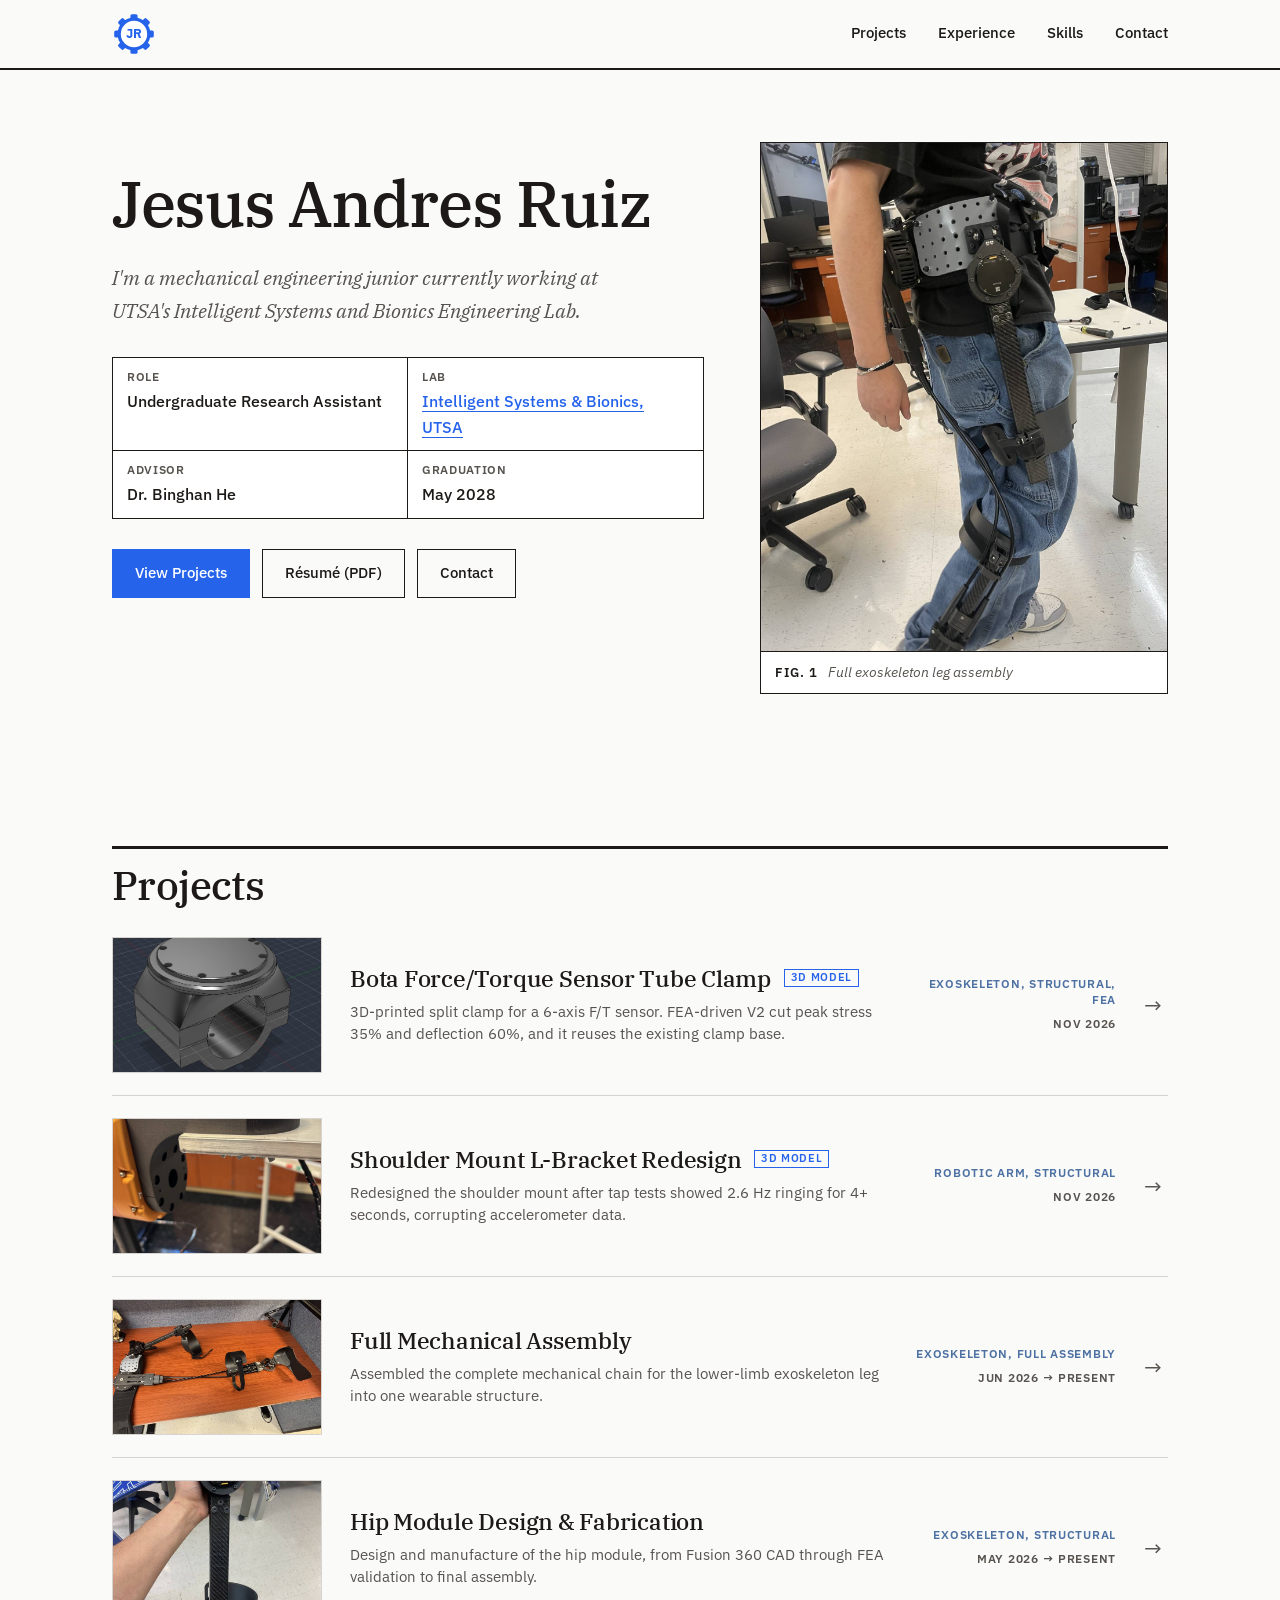
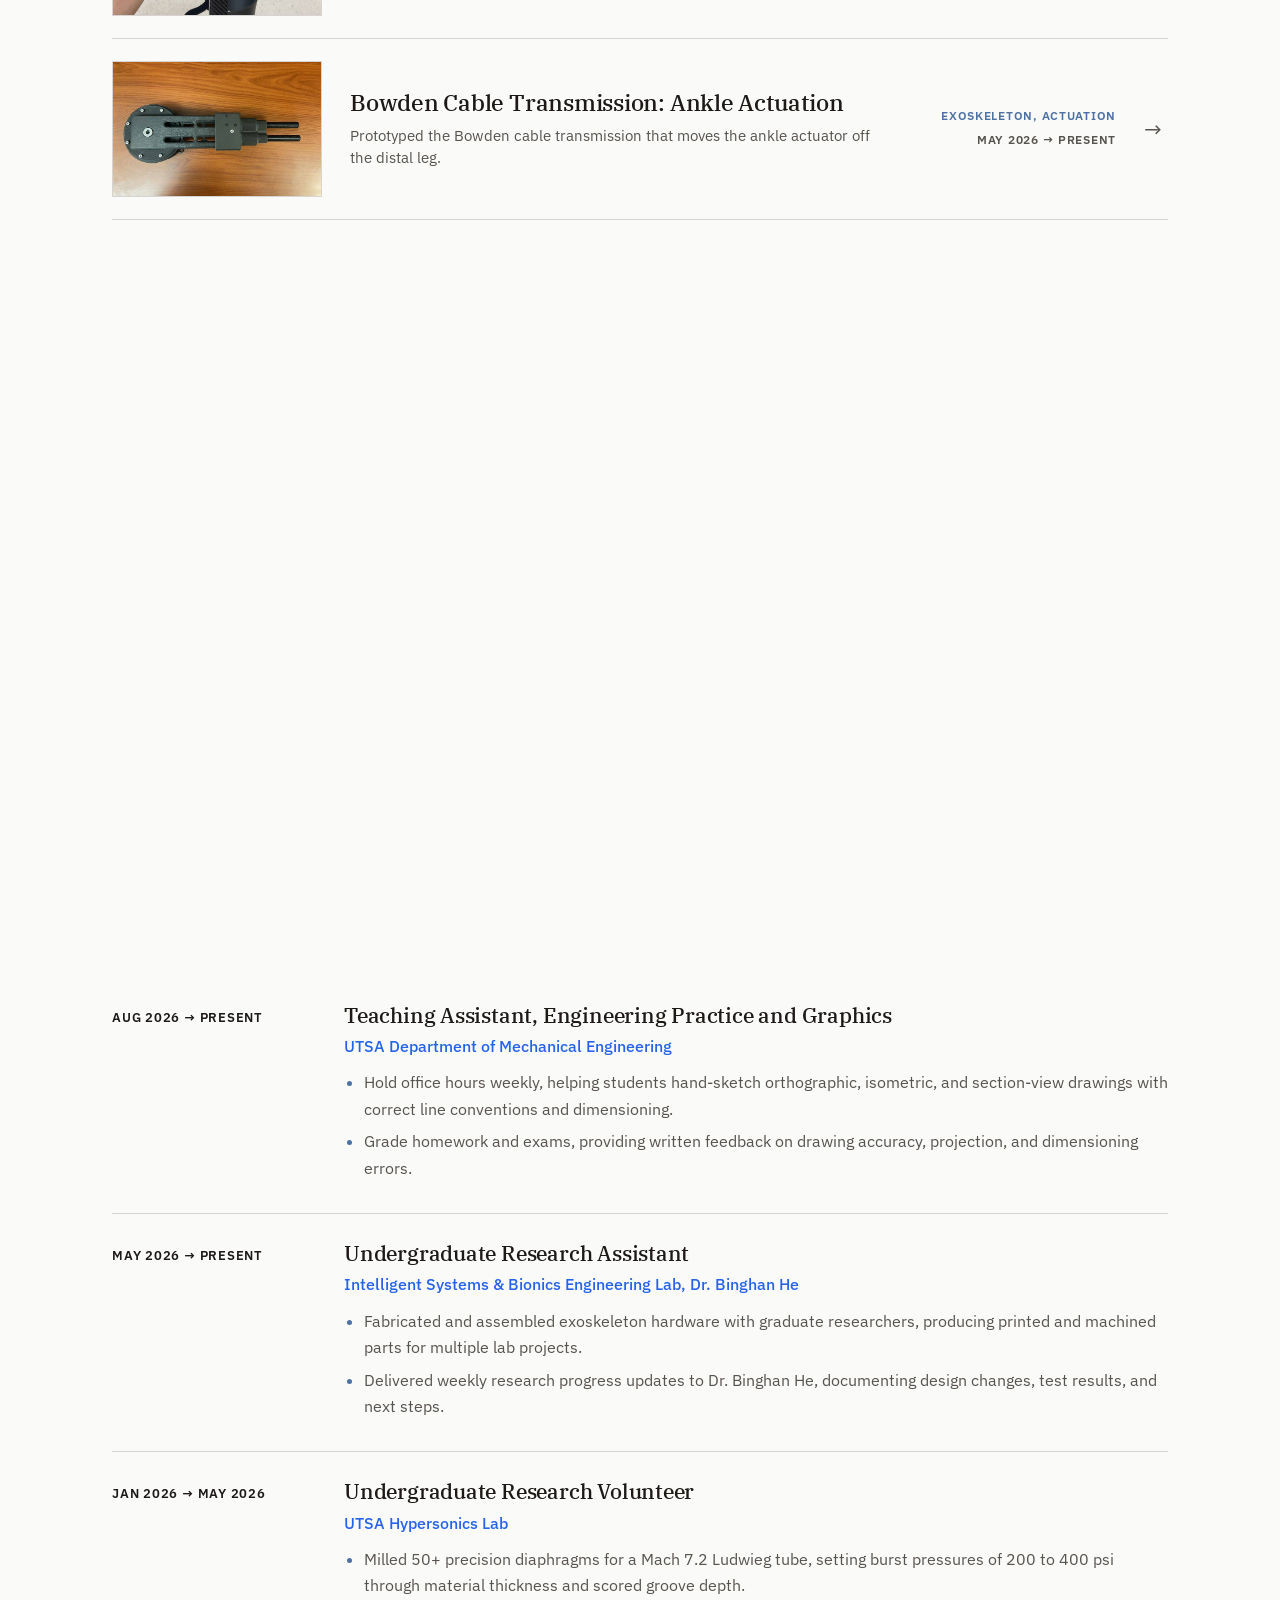
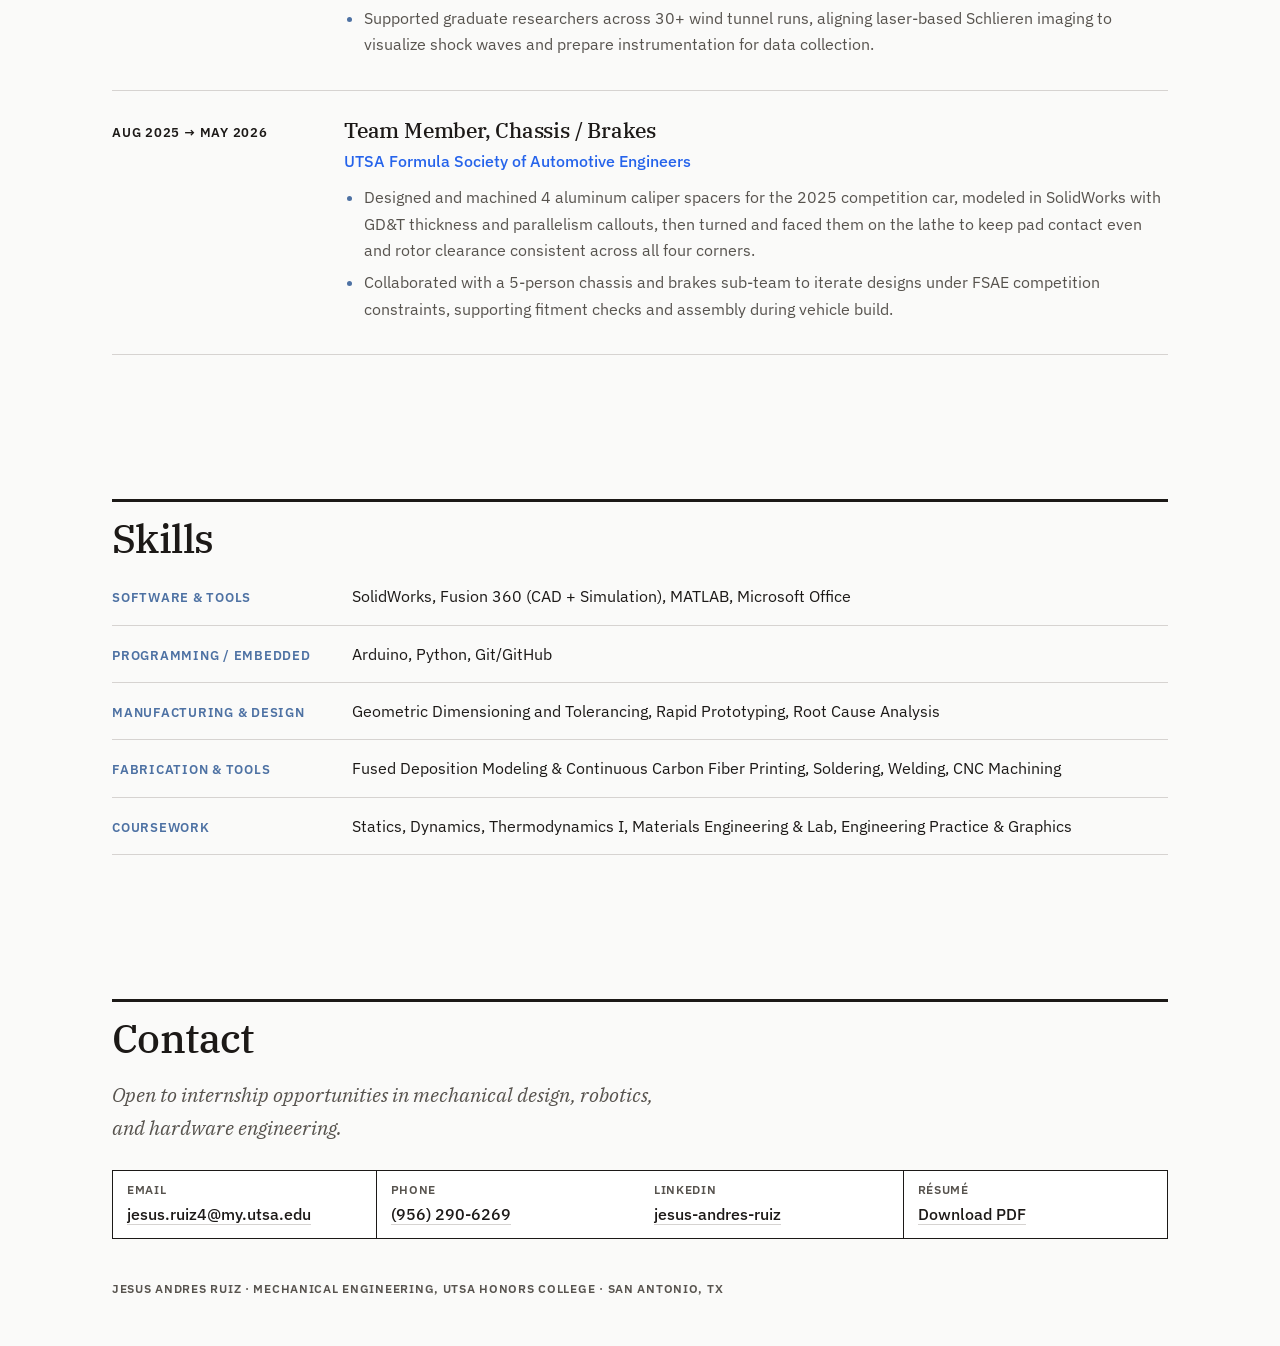
==== commit b9b950c4: "Add Bota force/torque sensor clamp project with FEA results and 3D model Co-Authored-By: Claude Opus" ====
--- a/index.html
+++ b/index.html
@@ -96,6 +96,16 @@
     </div>
 
     <div class="projects-grid">
+
+      <a class="project-card" href="projects/bota-sensor-clamp.html">
+        <img class="pc-img" src="images/36-bota-sensor-clamp-v2-render.jpg" alt="Bota Force/Torque Sensor Tube Clamp" loading="lazy">
+        <div class="pc-body">
+          <h3 class="pc-title">Bota Force/Torque Sensor Tube Clamp <span class="pc-badge">3D model</span></h3>
+          <p class="pc-summary">3D-printed split clamp for a 6-axis F/T sensor. FEA-driven V2 cut peak stress 35% and deflection 60%, and it reuses the existing clamp base.</p>
+        </div>
+        <div class="pc-meta"><div class="pc-tag">Exoskeleton, Structural, FEA</div><div class="pc-date">Nov 2026</div></div>
+        <div class="pc-arrow" aria-hidden="true">→</div>
+      </a>
 
       <a class="project-card" href="projects/shoulder-mount-l-bracket.html">
         <img class="pc-img" src="images/31-close-up-of-the-l-bracket-shoulder-mount.jpg" alt="Shoulder Mount L-Bracket Redesign" loading="lazy">
